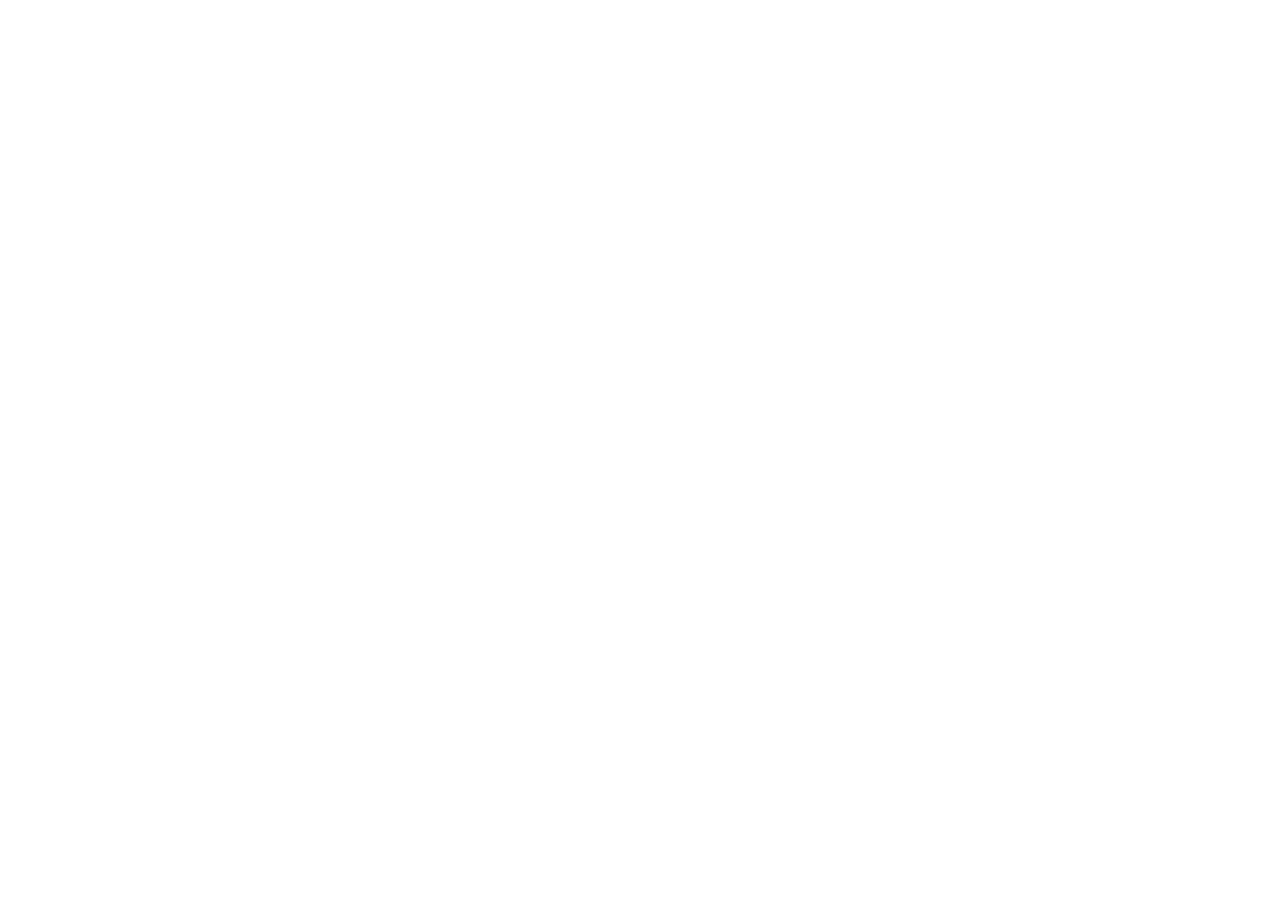
==== book/index.html @ 9bcd735e "Stage 1: folder, images, skeleton Co-Authored-By: Claude Fable 5.1 <noreply@anthropic.com>" ====
<!doctype html>
<html lang="en">
<head>
<meta charset="utf-8">
<meta name="viewport" content="width=device-width, initial-scale=1">
<title>Book an appointment · Kenilworth Vets</title>
<meta name="robots" content="noindex">
<link rel="icon" type="image/svg+xml" href="../images/mark.svg">
<link rel="preconnect" href="https://fonts.googleapis.com">
<link href="https://fonts.googleapis.com/css2?family=Source+Serif+4:ital,opsz,wght@0,8..60,400..700;1,8..60,400..700&amp;family=Hanken+Grotesk:wght@400;500;600;700&amp;display=swap" rel="stylesheet">
<link rel="stylesheet" href="../css/tokens.css">
<link rel="stylesheet" href="../css/site.css">
</head>
<body>
<main></main>
<script type="module" src="../js/site.js"></script>
</body>
</html>
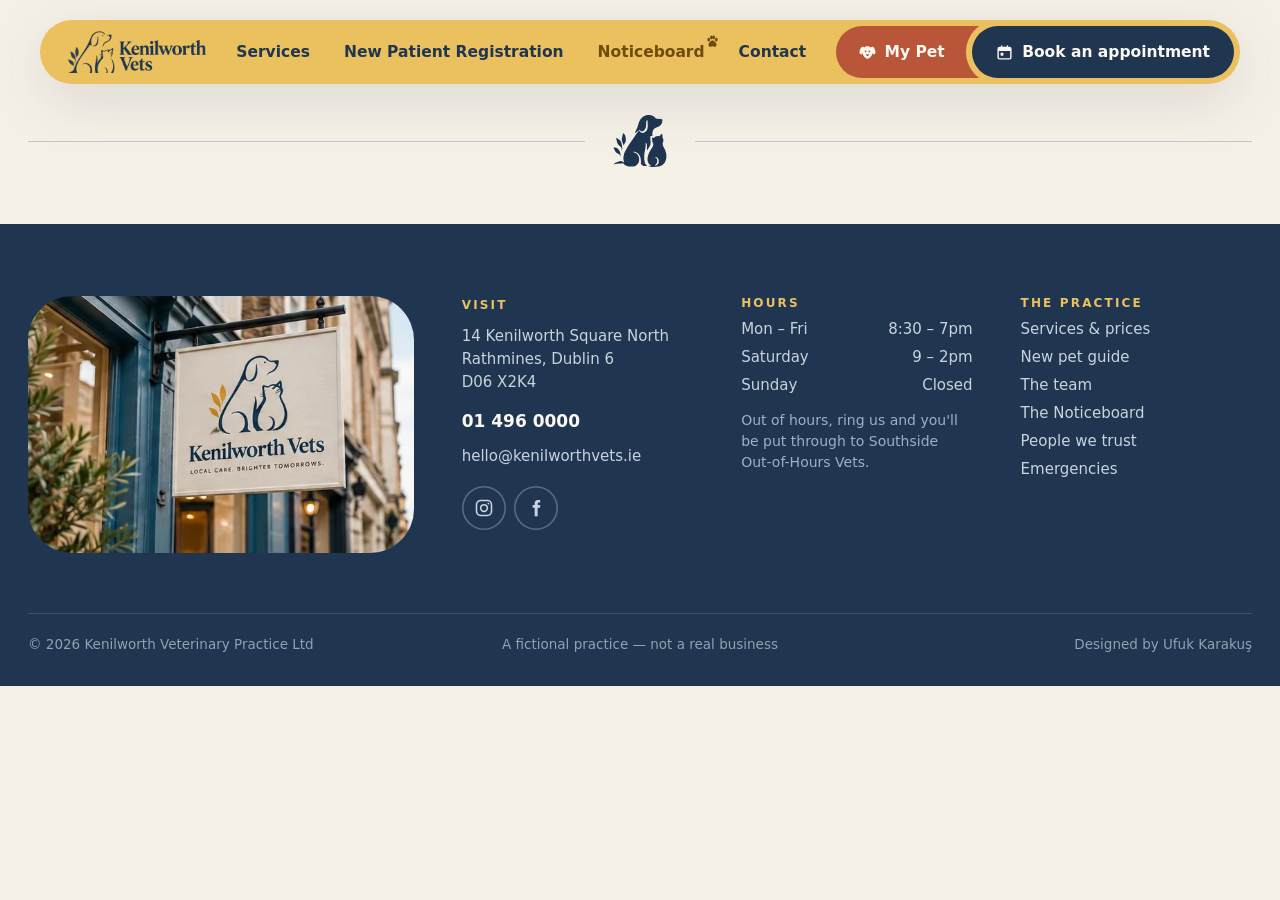
==== commit c5f9586d: "Stage 2: design system, header, footer Co-Authored-By: Claude Fable 5.1 <noreply@anthropic.com>" ====
--- a/book/index.html
+++ b/book/index.html
@@ -12,7 +12,45 @@
 <link rel="stylesheet" href="../css/site.css">
 </head>
 <body>
-<main></main>
+<div class="page" data-page>
+<!-- chrome:header -->
+<div class="hwrap"><div class="wide"><div class="hshadow"><div class="hbar"><a href="../" class="hlogo" aria-label="Kenilworth Vets home"><img src="../images/logo_onyellow.webp" alt="Kenilworth Vets"></a><nav class="nav" aria-label="Main"><a href="../services/">Services</a><button type="button" data-open-reg><span class="reg-full">New Patient Registration</span><span class="reg-short">New patient reg.</span></button><a href="../noticeboard/" class="nav-nb">Noticeboard<svg width="15" height="15" viewBox="0 0 24 24" fill="currentColor" aria-hidden="true"><ellipse cx="6" cy="9" rx="2.2" ry="2.9"></ellipse><ellipse cx="10.2" cy="5.4" rx="2.2" ry="2.9"></ellipse><ellipse cx="13.8" cy="5.4" rx="2.2" ry="2.9"></ellipse><ellipse cx="18" cy="9" rx="2.2" ry="2.9"></ellipse><path d="M12 10.5c-3 0-6.5 4.2-6.5 7 0 1.8 1.4 2.8 3.2 2.8 1.3 0 2.3-.6 3.3-.6s2 .6 3.3.6c1.8 0 3.2-1 3.2-2.8 0-2.8-3.5-7-6.5-7z"></path></svg></a><a href="../contact/">Contact</a></nav><div class="hright"><a href="../my-pet/" class="hpet"><svg width="144" height="52" viewBox="0 0 144 52" aria-hidden="true"><path d="M26 0H143.345A32 32 0 0 0 143.345 52H26A26 26 0 0 1 26 0Z"></path></svg><span><svg width="19" height="19" viewBox="0 0 24 24" fill="currentColor" aria-hidden="true"><ellipse cx="5" cy="9.5" rx="2.7" ry="5" transform="rotate(16 5 9.5)"></ellipse><ellipse cx="19" cy="9.5" rx="2.7" ry="5" transform="rotate(-16 19 9.5)"></ellipse><path d="M12 4.2c-3.8 0-6.3 2.9-6.3 7 0 4.5 2.9 8.6 6.3 8.6s6.3-4.1 6.3-8.6c0-4.1-2.5-7-6.3-7z"></path><circle cx="9.6" cy="10.6" r="1.1" fill="#B9563A"></circle><circle cx="14.4" cy="10.6" r="1.1" fill="#B9563A"></circle><path d="M10.4 14.2h3.2c.4 0 .6.5.3.8l-1.4 1.3c-.3.3-.7.3-1 0l-1.4-1.3c-.3-.3-.1-.8.3-.8z" fill="#B9563A"></path></svg>My Pet</span></a><a href="../book/" class="hbook"><svg width="17" height="17" viewBox="0 0 24 24" fill="currentColor" aria-hidden="true"><path d="M7 2h2v2h6V2h2v2h2a3 3 0 0 1 3 3v12a3 3 0 0 1-3 3H5a3 3 0 0 1-3-3V7a3 3 0 0 1 3-3h2zM4 10v9a1 1 0 0 0 1 1h14a1 1 0 0 0 1-1v-9z"></path><rect x="6.5" y="12.5" width="4" height="4" rx="1"></rect></svg>Book an appointment</a></div></div></div></div></div>
+<!-- /chrome:header -->
+<main>
+</main>
+<!-- chrome:footer -->
+<div class="wrap divider"><span class="line"></span><svg viewBox="33 39 967 951" width="54" height="54" aria-hidden="true"><path fill="#1F3550" fill-rule="evenodd" d="M45 631 L43 639 L73 700 L83 714 L109 736 L144 753 L157 767 L161 782 L165 786 L168 783 L168 761 L160 717 L147 687 L138 674 L115 651 L100 642 L69 632Z M93 463 L92 479 L111 553 L133 587 L173 623 L185 639 L189 651 L191 688 L196 682 L199 637 L191 576 L179 534 L166 512 L145 490 L115 470 L97 462Z M907 390 L901 391 L863 429 L840 426 L813 428 L787 440 L764 459 L754 459 L741 454 L733 454 L730 458 L730 468 L737 484 L733 515 L754 567 L753 591 L746 614 L701 684 L681 721 L661 775 L651 826 L652 868 L664 903 L682 929 L717 954 L710 959 L675 956 L669 961 L675 968 L722 978 L774 979 L797 974 L852 970 L873 965 L912 948 L937 928 L958 903 L977 864 L988 817 L989 780 L986 745 L967 676 L930 604 L924 582 L923 556 L934 521 L936 497 L929 468 L920 456 L919 406 L914 395Z M798 798 L823 811 L840 830 L850 850 L853 886 L849 909 L836 930 L810 950 L783 956 L781 952 L817 913 L826 883 L826 863 L820 839 L811 825 L789 805 L791 799Z M225 376 L218 376 L214 380 L203 410 L191 473 L192 499 L200 532 L215 567 L215 594 L227 582 L250 548 L258 530 L264 494 L258 439 L247 409Z M913 128 L902 120 L814 118 L797 109 L753 69 L712 52 L692 49 L648 49 L628 52 L584 71 L554 92 L522 129 L501 169 L469 274 L431 352 L429 366 L432 369 L441 367 L484 329 L489 332 L489 338 L452 384 L427 427 L321 576 L281 643 L242 717 L232 745 L220 801 L220 845 L229 887 L228 897 L222 897 L202 880 L172 872 L164 873 L85 901 L54 921 L44 936 L49 937 L60 931 L95 921 L194 917 L208 912 L214 914 L234 937 L251 949 L294 967 L318 970 L403 969 L422 967 L435 962 L466 937 L488 909 L500 871 L501 826 L498 807 L488 781 L469 754 L444 733 L424 723 L400 718 L392 713 L402 708 L421 708 L453 719 L472 730 L490 746 L507 768 L517 788 L528 826 L534 880 L532 925 L535 930 L576 962 L637 961 L638 952 L611 923 L602 902 L592 826 L592 774 L596 734 L618 613 L618 549 L624 546 L628 550 L639 578 L641 653 L639 677 L645 680 L686 619 L705 574 L707 533 L701 476 L701 437 L709 427 L719 423 L734 423 L739 418 L738 372 L749 326 L761 305 L788 281 L854 257 L888 230 L899 214 L911 183 L918 145Z M648 141 L652 146 L656 255 L648 300 L637 325 L615 351 L584 369 L558 370 L528 358 L496 328 L496 318 L501 315 L507 317 L535 338 L559 341 L574 336 L600 313 L617 281 L624 253 L628 180 L632 158 L638 145 L642 141Z"></path></svg><span class="line"></span></div>
+<footer class="foot">
+<div class="wrap foot-grid">
+<div class="ph foot-sign"><img src="../images/sign.webp" alt="The Kenilworth Vets sign hanging outside the clinic"></div>
+<div class="fcol fcol-visit">
+<span class="lbl">Visit</span>
+<span>14 Kenilworth Square North<br>Rathmines, Dublin 6<br>D06 X2K4</span>
+<a class="flink foot-tel" href="tel:014960000">01 496 0000</a>
+<a class="flink" href="mailto:hello@kenilworthvets.ie">hello@kenilworthvets.ie</a>
+<div class="foot-soc"><a class="soc flink" href="https://instagram.com" aria-label="Instagram"><svg width="20" height="20" viewBox="0 0 24 24" fill="none" stroke="currentColor" stroke-width="1.9" aria-hidden="true"><rect x="3" y="3" width="18" height="18" rx="5"></rect><circle cx="12" cy="12" r="4"></circle><circle cx="17.3" cy="6.7" r="1.1" fill="currentColor" stroke="none"></circle></svg></a><a class="soc flink" href="https://facebook.com" aria-label="Facebook"><svg width="20" height="20" viewBox="0 0 24 24" fill="currentColor" aria-hidden="true"><path d="M14 8.5V6.8c0-.8.5-1.3 1.3-1.3H17V2.3h-2.6C11.6 2.3 10.4 4 10.4 6.6v1.9H8v3.3h2.4V22h3.6V11.8h2.7l.5-3.3H14z"></path></svg></a></div>
+</div>
+<div class="fcol">
+<span class="lbl">Hours</span>
+<div class="frow"><span>Mon – Fri</span><span>8:30 – 7pm</span></div>
+<div class="frow"><span>Saturday</span><span>9 – 2pm</span></div>
+<div class="frow"><span>Sunday</span><span>Closed</span></div>
+<span class="foot-ooh">Out of hours, ring us and you'll be put through to Southside Out-of-Hours Vets.</span>
+</div>
+<div class="fcol">
+<span class="lbl">The practice</span>
+<a class="flink" href="../services/">Services &amp; prices</a><a class="flink" href="../new-pet/">New pet guide</a><a class="flink" href="../team/">The team</a><a class="flink" href="../noticeboard/">The Noticeboard</a><a class="flink" href="../people-we-trust/">People we trust</a><a class="flink" href="../emergency/">Emergencies</a>
+</div>
+</div>
+<div class="wrap foot-bottom"><div>
+<span>© 2026 Kenilworth Veterinary Practice Ltd</span><span class="c">A fictional practice — not a real business</span><span class="r">Designed by Ufuk Karakuş</span>
+</div></div>
+</footer>
+<!-- /chrome:footer -->
+</div>
+<!-- chrome:overlays -->
+
+<!-- /chrome:overlays -->
 <script type="module" src="../js/site.js"></script>
 </body>
 </html>
--- a/css/tokens.css
+++ b/css/tokens.css
@@ -0,0 +1,60 @@
+/* Kenilworth Vets — design tokens (SPEC §4, taken from the board). Every colour, radius, font and
+   easing used on the site lives here; site.css only refers to these. */
+:root {
+  /* colour */
+  --cream: #F6F1E7;          /* page */
+  --cream-white: #FBF8F2;
+  --navy: #1F3550;
+  --navy-dark: #172A40;
+  --navy-2: #2A4466;         /* photo backing inside navy blocks */
+  --ink: #1F2A36;
+  --ink-2: #2F3B48;          /* long-form body text */
+  --muted: #5B6470;
+  --muted-2: #4A5562;
+  --mustard: #EBC15F;
+  --mustard-hover: #E2B44A;
+  --terracotta: #B9563A;
+  --terracotta-hover: #A44A30;
+  --blue: #E4EAEF;           /* light blue block */
+  --nb-brown: #6E4A0C;       /* Noticeboard menu colour */
+  --ph: #E1D8C8;             /* photo placeholder */
+  --field-border: #D6CDBD;
+  --timeline: #D9CFBD;
+  --disabled-ink: #B3A592;
+  --paper: #EFEAE0;
+  --tag-b-bg: #F6E6B8; --tag-b-ink: #6B4F0E;   /* birthdays */
+  --tag-r-bg: #DCE5EA; --tag-r-ink: #1F3550;   /* recoveries */
+  --tag-h-bg: #F3DDD4; --tag-h-ink: #8A3A22;   /* needs a home */
+  --green-bg: #DDE8D6; --green-ink: #3F5638; --green-ink-2: #4F6447;
+  --dot-open: #8BC285;
+  --dot-closed: #E9967A;
+  --foot-ink: #C9D3DE;
+  --foot-muted: #9FB0C2;
+  --foot-fine: #93A1B0;
+  --peach: #FFE3D3;          /* text on terracotta */
+  --peach-2: #FFE9DD;
+  --hair: rgba(31,53,80,.14);
+  --hair-light: rgba(251,248,242,.16);
+  --strip-bg: rgba(176,80,52,.76);
+  --siren: #FF3B2F;
+
+  /* type */
+  --serif: 'Source Serif 4', Georgia, serif;
+  --sans: 'Hanken Grotesk', system-ui, sans-serif;
+
+  /* radius rule: 44 for large elements, nested = 44 − inset */
+  --r-xl: 44px;
+  --r-lg: 32px;
+  --r-btn: 26px;     /* 52 tall */
+  --r-sm: 22px;      /* 44 tall */
+  --r-input: 24px;   /* 48 tall */
+  --r-tag: 14px;     /* 28 tall */
+  --r-ebox: 60px;
+
+  /* motion */
+  --ease: cubic-bezier(.2,.75,.2,1);
+
+  /* layout */
+  --wrap: 1384px;
+  --wrap-pad: 28px;
+}
--- a/css/site.css
+++ b/css/site.css
@@ -0,0 +1,137 @@
+/* Kenilworth Vets — shared styles. Values transcribed from the board's helmet CSS and inline styles. */
+
+/* ---------- base ---------- */
+*,*::before,*::after{box-sizing:border-box}
+html{-webkit-text-size-adjust:100%}
+body{margin:0;background:var(--cream);color:var(--ink);font-family:var(--sans);-webkit-font-smoothing:antialiased}
+a{color:var(--navy)}a:hover{color:var(--ink)}
+.serif{font-family:var(--serif);font-optical-sizing:auto;letter-spacing:-0.02em}
+.wrap{max-width:var(--wrap);margin:0 auto;padding:0 var(--wrap-pad)}
+.wide{max-width:var(--wrap);margin:0 auto;padding:0 var(--wrap-pad)}
+.lbl{font-size:12px;letter-spacing:.18em;text-transform:uppercase;font-weight:700;color:var(--muted);margin:0}
+.ttl{margin:0;font-size:52px;line-height:1.02;font-weight:600;color:var(--navy)}
+.lead{margin:0;font-size:18px;line-height:1.6;color:var(--muted-2)}
+.ph{background:var(--ph);overflow:hidden;position:relative}
+.ph img{width:100%;height:100%;object-fit:cover;display:block}
+.rule{border:0;border-top:1px solid var(--hair);margin:0}
+.grid2{display:grid;grid-template-columns:repeat(2,minmax(0,1fr));gap:14px}
+.span2{grid-column:span 2}
+.chips{display:flex;gap:8px;flex-wrap:wrap}
+[hidden]{display:none!important}
+.sr-only{position:absolute;width:1px;height:1px;padding:0;margin:-1px;overflow:hidden;clip:rect(0,0,0,0);white-space:nowrap;border:0}
+
+/* page wrapper: greys out behind the emergency strip (filter set by js) */
+.page{position:relative;min-height:100vh;overflow-x:clip}
+
+/* ---------- controls ---------- */
+.btn{display:inline-flex;align-items:center;justify-content:center;gap:10px;height:52px;padding:0 26px;border-radius:var(--r-btn);font-weight:600;font-size:16px;text-decoration:none;border:0;cursor:pointer;font-family:inherit;transition:background .2s,transform .2s;white-space:nowrap}
+.btn:hover{transform:translateY(-1px)}
+.btn-navy{background:var(--navy);color:var(--cream-white)}.btn-navy:hover{background:var(--navy-dark);color:var(--cream-white)}
+.btn-mustard{background:var(--mustard);color:var(--navy)}.btn-mustard:hover{background:var(--mustard-hover);color:var(--navy)}
+.btn-line{background:transparent;color:var(--navy);box-shadow:inset 0 0 0 1.5px var(--navy)}.btn-line:hover{background:var(--navy);color:var(--cream-white)}
+.btn-sm{height:44px;padding:0 20px;font-size:15px;border-radius:var(--r-sm)}
+.btn:focus-visible{outline:2px solid var(--navy);outline-offset:4px}
+.btn[disabled]{cursor:default}.btn[disabled]:hover{transform:none}
+.chip{all:unset;cursor:pointer;box-sizing:border-box;white-space:nowrap;height:44px;padding:0 20px;border-radius:var(--r-sm);font-size:15px;font-weight:600;display:inline-flex;align-items:center;gap:8px;transition:background .2s,color .2s;color:var(--navy);background:transparent;box-shadow:inset 0 0 0 1.5px rgba(31,53,80,.3)}
+.chip[aria-pressed="true"]{background:var(--navy);color:var(--cream-white);box-shadow:inset 0 0 0 1.5px var(--navy)}
+.chip:focus-visible{outline:2px solid var(--navy);outline-offset:2px}
+.tag{display:inline-flex;align-items:center;height:28px;padding:0 12px;border-radius:var(--r-tag);font-size:12px;font-weight:700;letter-spacing:.1em;text-transform:uppercase}
+.tag-b{background:var(--tag-b-bg);color:var(--tag-b-ink)}
+.tag-r{background:var(--tag-r-bg);color:var(--tag-r-ink)}
+.tag-h{background:var(--tag-h-bg);color:var(--tag-h-ink)}
+.field{display:flex;flex-direction:column;gap:7px;font-size:13px;font-weight:600;color:var(--muted)}
+.field input,.field select{height:48px;border-radius:var(--r-input);border:1.5px solid var(--field-border);background:var(--cream-white);padding:0 18px;font:inherit;font-size:15px;font-weight:400;color:var(--ink)}
+.field select{appearance:none;-webkit-appearance:none;background-image:url("data:image/svg+xml,%3Csvg xmlns='http://www.w3.org/2000/svg' width='12' height='8' viewBox='0 0 12 8'%3E%3Cpath d='M1 1l5 5 5-5' fill='none' stroke='%231F3550' stroke-width='1.8' stroke-linecap='round'/%3E%3C/svg%3E");background-repeat:no-repeat;background-position:right 18px center;padding-right:40px}
+.field textarea{border-radius:var(--r-input);border:1.5px solid var(--field-border);background:var(--cream-white);padding:14px 18px;font:inherit;font-size:15px;color:var(--ink);resize:none}
+.field input:focus,.field select:focus,.field textarea:focus{outline:none;border-color:var(--navy)}
+.field input:focus-visible,.field select:focus-visible,.field textarea:focus-visible{outline:2px solid var(--navy);outline-offset:4px}
+.round{all:unset;cursor:pointer;width:52px;height:52px;border-radius:26px;box-shadow:inset 0 0 0 1.5px var(--navy);color:var(--navy);display:flex;align-items:center;justify-content:center;transition:background .2s,color .2s}
+.round:hover{background:var(--navy);color:var(--cream-white)}
+.round:focus-visible{outline:2px solid var(--navy);outline-offset:3px}
+.closebtn{all:unset;cursor:pointer;width:48px;height:48px;border-radius:24px;display:flex;align-items:center;justify-content:center;color:var(--navy);box-shadow:inset 0 0 0 1.5px rgba(31,53,80,.25)}
+.closebtn:hover{background:rgba(31,42,54,.06)}
+.closebtn:focus-visible{outline:2px solid var(--navy);outline-offset:3px}
+.ebox{display:flex;align-items:center;gap:18px;padding:14px 32px 14px 14px;border-radius:var(--r-ebox);text-decoration:none;color:var(--cream-white);background:rgba(251,248,242,.12);box-shadow:inset 0 0 0 1px rgba(251,248,242,.22);transition:background .2s}
+.ebox:hover{background:rgba(251,248,242,.2);color:var(--cream-white)}
+.ebox:focus-visible{outline:2px solid var(--cream-white);outline-offset:4px}
+.ebox-solid{background:var(--cream-white);color:var(--ink);box-shadow:none}
+.ebox-solid:hover{background:var(--cream-white);color:var(--ink)}
+.eclose{all:unset;cursor:pointer;width:64px;height:64px;border-radius:32px;background:var(--cream-white);color:var(--terracotta);display:flex;align-items:center;justify-content:center;box-shadow:0 10px 30px -10px rgba(40,10,0,.6);transition:transform .2s}
+.eclose:hover{transform:scale(1.06)}
+.eclose:focus-visible{outline:3px solid var(--cream-white);outline-offset:3px}
+.soc{display:inline-flex;align-items:center;justify-content:center;width:44px;height:44px;border-radius:22px;transition:background .2s,color .2s}
+.soc:focus-visible{outline:2px solid currentColor;outline-offset:3px}
+.flink{color:var(--foot-ink);text-decoration:none;font-size:15px;transition:color .2s}.flink:hover{color:var(--mustard)}
+.flink:focus-visible{outline:2px solid var(--mustard);outline-offset:4px;border-radius:4px}
+.tab{all:unset;cursor:grab;box-sizing:border-box;background:var(--terracotta);color:var(--cream-white);writing-mode:vertical-rl;font-weight:700;letter-spacing:.14em;text-transform:uppercase;display:flex;align-items:center;justify-content:center;gap:12px;touch-action:none;user-select:none;transition:opacity .35s,transform .45s var(--ease)}
+.tab svg{transform:rotate(90deg)}
+.tab:active{cursor:grabbing}
+.tab:focus-visible{outline:2px solid var(--navy);outline-offset:2px}
+.stamp{width:84px;height:84px;border-radius:42px;background:var(--navy);display:flex;align-items:center;justify-content:center}
+
+/* generic text links */
+.tlink{font-weight:700;color:var(--navy)}
+.tlink:focus-visible{outline:2px solid var(--navy);outline-offset:4px;border-radius:4px}
+
+/* ---------- animations ---------- */
+@keyframes wave{0%{box-shadow:0 0 0 0 rgba(139,194,133,.7)}100%{box-shadow:0 0 0 14px rgba(139,194,133,0)}}
+.wave{animation:wave 1.8s ease-out infinite}
+@keyframes siren{0%,100%{opacity:.25}50%{opacity:1}}
+.siren{animation:siren 2s ease-in-out infinite}
+@keyframes rise{from{opacity:0;transform:translateY(22px)}to{opacity:1;transform:none}}
+.rise{animation:rise 1s var(--ease) both}
+
+/* ---------- header ---------- */
+.hwrap{position:sticky;top:0;z-index:30;padding-top:20px}
+.hshadow{margin:0 12px;filter:drop-shadow(0 16px 30px rgba(23,42,64,.12))}
+.hbar{background:var(--mustard);border-radius:32px;height:64px;display:flex;align-items:center;justify-content:space-between;gap:24px;padding:0 6px 0 28px}
+.hlogo{display:flex;flex:none}
+.hlogo img{height:42px;width:auto;display:block}
+.hlogo:focus-visible{outline:2px solid var(--navy);outline-offset:4px;border-radius:8px}
+.nav{display:flex;gap:34px;align-items:center;flex-wrap:nowrap;white-space:nowrap;min-width:0}
+.nav a,.nav button{all:unset;cursor:pointer;color:var(--navy);font-size:15.5px;font-weight:600;transition:opacity .2s}
+.nav a:hover,.nav button:hover{opacity:.6}
+.nav a:focus-visible,.nav button:focus-visible{outline:2px solid var(--navy);outline-offset:4px;border-radius:999px}
+.nav .nav-nb{position:relative;color:var(--nb-brown)}
+.nav .nav-nb svg{position:absolute;top:-9px;right:-15px}
+.reg-short{display:none}
+/* ≤1240: short registration label and a tighter nav gap. (The board's source also lists .hbar{gap:16px}
+   here, but its later .hbar rule overrides it, so the rendered board keeps gap 24 — matched as rendered.) */
+@media (max-width:1240px){.reg-full{display:none}.reg-short{display:inline}.nav{gap:24px}}
+.hright{display:flex;align-items:center;flex:none;white-space:nowrap}
+.hbook{display:inline-flex;align-items:center;gap:9px;height:52px;padding:0 24px;border-radius:26px;background:var(--navy);color:var(--cream-white);text-decoration:none;font-weight:600;font-size:15.5px;transition:background .2s}
+.hbook:hover{background:var(--navy-dark);color:var(--cream-white)}
+.hpet{position:relative;display:inline-flex;align-items:center;width:144px;height:52px;margin-right:-8px;color:var(--cream-white);text-decoration:none;font-weight:600;font-size:15.5px}
+.hpet>svg{position:absolute;inset:0}
+.hpet>svg path{fill:var(--terracotta);transition:fill .2s}
+.hpet:hover>svg path{fill:var(--terracotta-hover)}
+.hpet:hover{color:var(--cream-white)}
+.hpet span{position:relative;width:130px;display:inline-flex;align-items:center;justify-content:center;gap:8px}
+.hpet:focus-visible,.hbook:focus-visible{outline:2px solid var(--navy);outline-offset:3px;border-radius:26px}
+
+/* ---------- divider + footer ---------- */
+.divider{display:flex;align-items:center;gap:28px;padding-top:30px;padding-bottom:56px}
+.divider .line{flex:1;height:1px;background:rgba(31,53,80,.22)}
+.foot{background:var(--navy);color:var(--foot-ink);padding:72px 0 34px}
+.foot-grid{display:grid;grid-template-columns:minmax(0,5fr) minmax(0,3fr) minmax(0,3fr) minmax(0,3fr);gap:48px;align-items:start}
+.foot-sign{border-radius:44px;aspect-ratio:3/2;background:var(--navy-2)}
+.fcol{display:flex;flex-direction:column;gap:10px;font-size:15px}
+.fcol-visit{line-height:1.55}
+.foot .lbl{color:var(--mustard)}
+.foot-tel{color:var(--cream-white);font-weight:700;font-size:17px;margin-top:4px}
+.foot-soc{display:flex;gap:8px;margin-top:8px}
+.foot-soc .soc{box-shadow:inset 0 0 0 1.5px rgba(201,211,222,.35)}
+.frow{display:flex;justify-content:space-between}
+.foot-ooh{font-size:14px;line-height:1.5;margin-top:6px;color:var(--foot-muted)}
+.foot-bottom{margin-top:60px}
+.foot-bottom>div{padding-top:22px;border-top:1px solid rgba(201,211,222,.18);display:grid;grid-template-columns:1fr auto 1fr;gap:20px;font-size:13.5px;color:var(--foot-fine)}
+.foot-bottom .c{text-align:center}
+.foot-bottom .r{text-align:right}
+
+/* ---------- board's narrow fallbacks (mobile is a later step; kept as the board has them) ---------- */
+@media (max-width:900px){.wrap{padding:0 20px}.wide{padding:0 12px}.nav{display:none!important}.two,.three{grid-template-columns:1fr!important}.ttl{font-size:40px}}
+
+/* ---------- reduced motion: keep every state, drop the movement ---------- */
+@media (prefers-reduced-motion: reduce){
+  *,*::before,*::after{animation-duration:.001ms!important;animation-iteration-count:1!important;transition-duration:.001ms!important;transition-delay:0s!important;scroll-behavior:auto!important}
+}
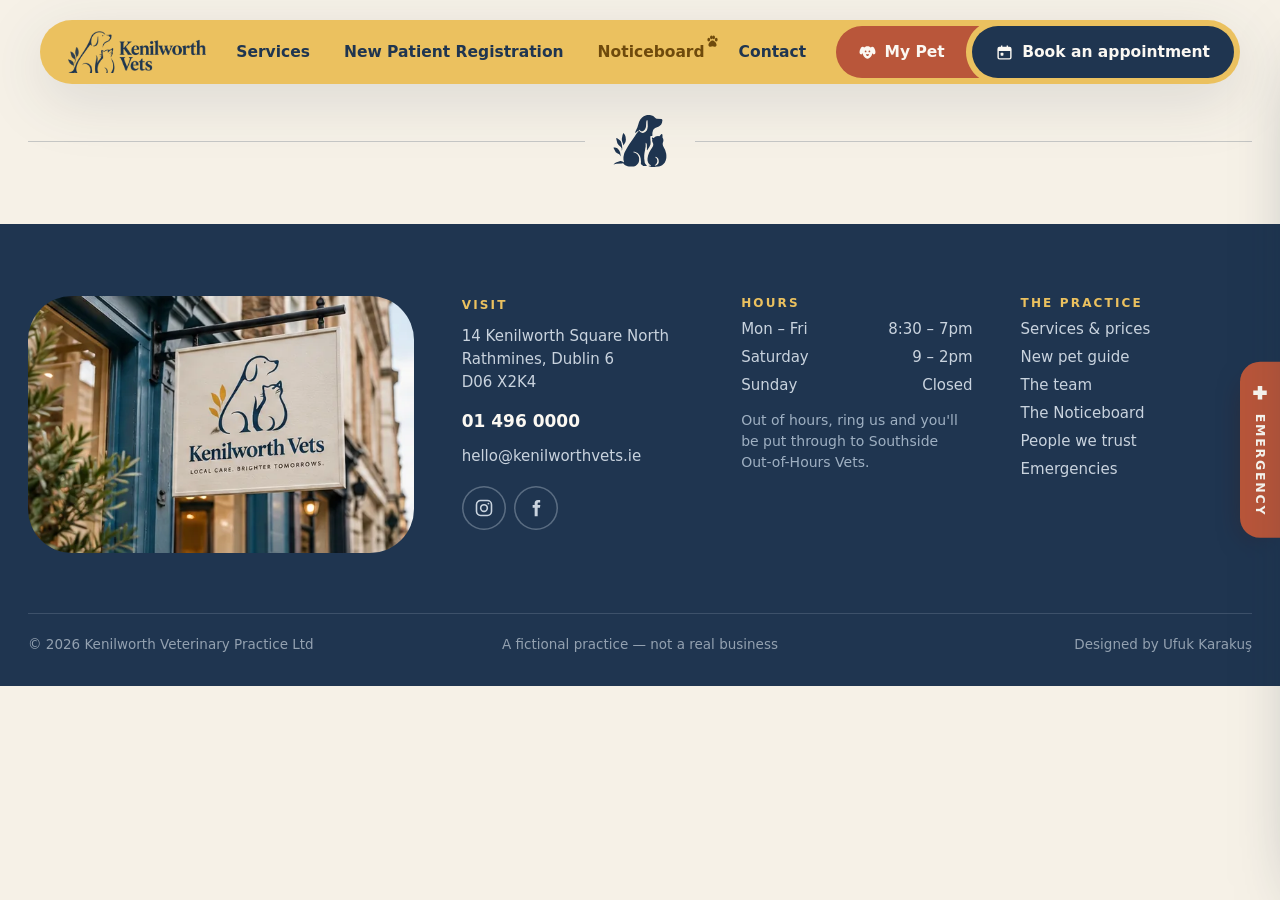
==== commit f4f4e0bf: "Stage 3: emergency and registration Co-Authored-By: Claude Fable 5.1 <noreply@anthropic.com>" ====
--- a/book/index.html
+++ b/book/index.html
@@ -49,7 +49,76 @@
 <!-- /chrome:footer -->
 </div>
 <!-- chrome:overlays -->
-
+<button type="button" class="tab etab-edge" data-etab="edge" aria-label="Emergency help — drag or press Enter"><svg width="18" height="18" viewBox="0 0 24 24" aria-hidden="true"><path d="M9 3h6v6h6v6h-6v6H9v-6H3V9h6z" fill="currentColor"></path></svg>Emergency</button>
+<div class="scrim" data-scrim></div>
+<div class="estrip" role="dialog" aria-modal="true" aria-label="Emergency help" aria-hidden="true" tabindex="-1" data-estrip><div class="estrip-in">
+<div class="siren eglow"></div><div class="siren eline"></div>
+<div class="eclose-wrap"><button type="button" class="eclose" aria-label="Close emergency help" data-close-all><svg width="24" height="24" viewBox="0 0 24 24" fill="none" stroke="currentColor" stroke-width="2.4" stroke-linecap="round" aria-hidden="true"><path d="M6 6l12 12M18 6L6 18"></path></svg></button></div>
+<div class="two ebody" data-ebody>
+<div class="ecol">
+<span class="lbl elbl"><span class="ecross"><svg width="18" height="18" viewBox="0 0 24 24" aria-hidden="true"><path d="M9 3h6v6h6v6h-6v6H9v-6H3V9h6z" fill="currentColor"></path></svg></span>Emergency</span>
+<span class="serif ettl">Worried? Ring us now.</span>
+<span class="elead" data-em="lead">We're open until 7pm today. Ring us and come straight down — we'll be at the door when you get here.</span>
+<div class="esigns">
+<div><span class="dot"></span>Struggling to breathe, or gums look pale or blue</div>
+<div><span class="dot"></span>Bleeding that hasn't stopped after five minutes</div>
+<div><span class="dot"></span>Has eaten something poisonous — chocolate, grapes, lilies, rat bait</div>
+<div><span class="dot"></span>Collapsed, can't stand up, or is having a fit</div>
+<div><span class="dot"></span>Belly swollen and tight, retching but nothing coming up</div>
+<div><span class="dot"></span>A cat straining in the litter tray and nothing coming out</div>
+</div>
+</div>
+<div class="ecol eside">
+<a href="tel:014960000" class="ebox ebox-solid" data-em="tel">
+<span class="eicon eicon-tc"><svg width="26" height="26" viewBox="0 0 24 24" fill="none" stroke="currentColor" stroke-width="2" stroke-linecap="round" aria-hidden="true"><path d="M22 16.9v3a2 2 0 0 1-2.2 2 19.8 19.8 0 0 1-8.6-3.1 19.5 19.5 0 0 1-6-6A19.8 19.8 0 0 1 2.1 4.2 2 2 0 0 1 4.1 2h3a2 2 0 0 1 2 1.7c.1.9.4 1.8.7 2.7a2 2 0 0 1-.5 2.1L8 9.8a16 16 0 0 0 6 6l1.3-1.3a2 2 0 0 1 2.1-.4c.9.3 1.8.6 2.7.7a2 2 0 0 1 1.7 2z"></path></svg></span>
+<span class="etext"><span class="ewho" data-em="who">Kenilworth Vets — open now</span><span class="serif enum" data-em="num">01 496 0000</span></span>
+</a>
+<a href="https://wa.me/353864960000" class="ebox">
+<span class="eicon eicon-glass"><svg width="26" height="26" viewBox="0 0 24 24" fill="none" stroke="currentColor" stroke-width="2" stroke-linecap="round" stroke-linejoin="round" aria-hidden="true"><path d="M21 12a9 9 0 0 1-13.4 7.9L3 21l1.2-4.4A9 9 0 1 1 21 12z"></path></svg></span>
+<span class="etext etext-wa"><span class="ewa-t">Not sure? Send us a photo</span><span class="ewa-s">WhatsApp 086 496 0000 — a nurse will get back to you</span></span>
+</a>
+<div class="ealt">
+<span class="ealt-l" data-em="altLabel">Out of hours, the same number puts you through to</span>
+<span class="ealt-v" data-em="alt">Southside Out-of-Hours Vets, Terenure</span>
+<span class="ealt-s" data-em="altSub">Open all night, every night · 01 490 1100</span>
+</div>
+<a href="../emergency/" class="eguide">Not sure it can wait till morning? Read our guide</a>
+</div>
+</div>
+</div></div>
+<aside class="reg" role="dialog" aria-modal="true" aria-label="New patient registration" aria-hidden="true" tabindex="-1" data-reg>
+<div class="reg-in">
+<div class="reg-top"><span class="lbl">New patients</span><button type="button" class="closebtn" aria-label="Close" data-close-all><svg width="24" height="24" viewBox="0 0 24 24" fill="none" stroke="currentColor" stroke-width="2.4" stroke-linecap="round" aria-hidden="true"><path d="M6 6l12 12M18 6L6 18"></path></svg></button></div>
+<form class="reg-form" data-reg-form novalidate>
+<div class="serif reg-ttl">Join the practice</div>
+<p class="reg-lead">Just the basics for now. We'll ring you within a working day to say hello and sort out their old records.</p>
+<span class="lbl reg-sec">About you</span>
+<div class="grid2">
+<label class="field">Your name<input type="text" name="name" value="Sinéad Murphy"></label>
+<label class="field">Mobile<input type="tel" name="mobile" value="087 555 0192"></label>
+<label class="field span2">Email<input type="email" name="email" value="sinead.murphy@example.ie"></label>
+<label class="field span2">Address<input type="text" name="address" value="31 Leinster Road, Rathmines"></label>
+</div>
+<span class="lbl reg-sec">Your pet</span>
+<div class="chips" data-species role="group" aria-label="Species">
+<button type="button" class="chip chip-reg" aria-pressed="true">Dog</button><button type="button" class="chip chip-reg" aria-pressed="false">Cat</button><button type="button" class="chip chip-reg" aria-pressed="false">Rabbit</button><button type="button" class="chip chip-reg" aria-pressed="false">Something else</button>
+</div>
+<div class="grid2">
+<label class="field">Their name<input type="text" name="pet" value=""></label>
+<label class="field">Breed<input type="text" name="breed" value=""></label>
+<label class="field">Age<input type="text" name="age" value=""></label>
+<label class="field">Previous vet (if any)<input type="text" name="prev" value=""></label>
+</div>
+<button type="submit" class="btn btn-navy reg-send">Send it in</button>
+</form>
+<div class="reg-done" data-reg-done hidden>
+<span class="stamp"><svg viewBox="33 39 967 951" width="50" height="50" aria-hidden="true"><path fill="#EBC15F" fill-rule="evenodd" d="M45 631 L43 639 L73 700 L83 714 L109 736 L144 753 L157 767 L161 782 L165 786 L168 783 L168 761 L160 717 L147 687 L138 674 L115 651 L100 642 L69 632Z M93 463 L92 479 L111 553 L133 587 L173 623 L185 639 L189 651 L191 688 L196 682 L199 637 L191 576 L179 534 L166 512 L145 490 L115 470 L97 462Z M907 390 L901 391 L863 429 L840 426 L813 428 L787 440 L764 459 L754 459 L741 454 L733 454 L730 458 L730 468 L737 484 L733 515 L754 567 L753 591 L746 614 L701 684 L681 721 L661 775 L651 826 L652 868 L664 903 L682 929 L717 954 L710 959 L675 956 L669 961 L675 968 L722 978 L774 979 L797 974 L852 970 L873 965 L912 948 L937 928 L958 903 L977 864 L988 817 L989 780 L986 745 L967 676 L930 604 L924 582 L923 556 L934 521 L936 497 L929 468 L920 456 L919 406 L914 395Z M798 798 L823 811 L840 830 L850 850 L853 886 L849 909 L836 930 L810 950 L783 956 L781 952 L817 913 L826 883 L826 863 L820 839 L811 825 L789 805 L791 799Z M225 376 L218 376 L214 380 L203 410 L191 473 L192 499 L200 532 L215 567 L215 594 L227 582 L250 548 L258 530 L264 494 L258 439 L247 409Z M913 128 L902 120 L814 118 L797 109 L753 69 L712 52 L692 49 L648 49 L628 52 L584 71 L554 92 L522 129 L501 169 L469 274 L431 352 L429 366 L432 369 L441 367 L484 329 L489 332 L489 338 L452 384 L427 427 L321 576 L281 643 L242 717 L232 745 L220 801 L220 845 L229 887 L228 897 L222 897 L202 880 L172 872 L164 873 L85 901 L54 921 L44 936 L49 937 L60 931 L95 921 L194 917 L208 912 L214 914 L234 937 L251 949 L294 967 L318 970 L403 969 L422 967 L435 962 L466 937 L488 909 L500 871 L501 826 L498 807 L488 781 L469 754 L444 733 L424 723 L400 718 L392 713 L402 708 L421 708 L453 719 L472 730 L490 746 L507 768 L517 788 L528 826 L534 880 L532 925 L535 930 L576 962 L637 961 L638 952 L611 923 L602 902 L592 826 L592 774 L596 734 L618 613 L618 549 L624 546 L628 550 L639 578 L641 653 L639 677 L645 680 L686 619 L705 574 L707 533 L701 476 L701 437 L709 427 L719 423 L734 423 L739 418 L738 372 L749 326 L761 305 L788 281 L854 257 L888 230 L899 214 L911 183 L918 145Z M648 141 L652 146 L656 255 L648 300 L637 325 L615 351 L584 369 L558 370 L528 358 L496 328 L496 318 L501 315 L507 317 L535 338 L559 341 L574 336 L600 313 L617 281 L624 253 L628 180 L632 158 L638 145 L642 141Z"></path></svg></span>
+<span class="serif reg-done-ttl" tabindex="-1" data-reg-done-ttl>You're on the books.</span>
+<span class="reg-done-p">Gráinne will ring you tomorrow to welcome you and ask your old vet for the records. Nothing else to do for now.</span>
+<button type="button" class="btn btn-line" data-close-all>Back to the site</button>
+</div>
+</div>
+</aside>
 <!-- /chrome:overlays -->
 <script type="module" src="../js/site.js"></script>
 </body>
--- a/css/site.css
+++ b/css/site.css
@@ -135,3 +135,59 @@
 @media (prefers-reduced-motion: reduce){
   *,*::before,*::after{animation-duration:.001ms!important;animation-iteration-count:1!important;transition-duration:.001ms!important;transition-delay:0s!important;scroll-behavior:auto!important}
 }
+
+/* ---------- emergency: edge tab, scrim, strip ---------- */
+.etab-edge{position:fixed;right:0;top:50%;z-index:45;width:40px;padding:22px 0;border-radius:20px 0 0 20px;font-size:12.5px;box-shadow:-6px 10px 28px -14px rgba(80,30,15,.6);transform:translateY(-50%) translateX(0)}
+.etab-edge.is-away{transform:translateY(-50%) translateX(100%)}
+.etab-edge.is-hidden{opacity:0;pointer-events:none}
+.scrim{position:fixed;inset:0;z-index:50;background:rgba(12,20,30,.42);opacity:0;pointer-events:none;transition:opacity .55s var(--ease)}
+.estrip{position:fixed;top:20px;left:max(28px,calc((100% - 1328px) / 2));right:max(28px,calc((100% - 1328px) / 2));z-index:60;height:680px;max-height:calc(100% - 40px);visibility:hidden;transition:visibility 0s linear .65s;border-radius:44px;overflow:hidden;color:var(--cream-white);outline:none}
+.estrip-in{position:absolute;inset:0;transform:translateX(101%);transition:transform .65s var(--ease);background:var(--strip-bg);-webkit-backdrop-filter:blur(14px) saturate(1.4);backdrop-filter:blur(14px) saturate(1.4);box-shadow:inset 0 0 0 1px rgba(255,225,205,.35)}
+.eglow{position:absolute;left:0;right:0;top:0;height:280px;background:radial-gradient(60% 100% at 50% 0%,rgba(255,40,30,.8),rgba(255,40,30,.22) 48%,rgba(255,40,30,0) 78%);pointer-events:none}
+.eline{position:absolute;left:6%;right:6%;top:-7px;height:12px;border-radius:6px;background:linear-gradient(90deg,rgba(255,59,47,0),#FF3B2F 22%,#FF5A44 50%,#FF3B2F 78%,rgba(255,59,47,0));filter:blur(1.5px);box-shadow:0 0 34px 10px rgba(255,59,47,.55);pointer-events:none}
+.eclose-wrap{position:absolute;top:12px;right:12px;z-index:2}
+.ebody{position:relative;height:100%;overflow-y:auto;opacity:0;transition:opacity .15s;display:grid;grid-template-columns:minmax(0,6fr) minmax(0,5fr);gap:56px;padding:64px 72px 48px}
+.ebody.is-in{opacity:1;transition:opacity .35s .3s}
+.ecol{display:flex;flex-direction:column;gap:22px}
+.eside{gap:16px;justify-content:center}
+.elbl{color:var(--peach);display:flex;align-items:center;gap:10px}
+.ecross{width:30px;height:30px;border-radius:15px;background:var(--cream-white);color:var(--terracotta);display:inline-flex;align-items:center;justify-content:center}
+.ettl{font-size:56px;line-height:1;font-weight:600;text-shadow:0 2px 20px rgba(80,10,0,.25)}
+.elead{font-size:17px;line-height:1.55;color:var(--peach-2);max-width:520px}
+.esigns{display:grid;grid-template-columns:repeat(2,minmax(0,1fr));gap:0 28px;margin-top:6px}
+.esigns>div{display:flex;gap:12px;align-items:baseline;padding:11px 0;border-top:1px solid rgba(251,248,242,.2);font-size:15.5px;line-height:1.4}
+.esigns .dot{width:7px;height:7px;border-radius:4px;background:var(--cream-white);flex:none;transform:translateY(-2px)}
+.eicon{width:64px;height:64px;border-radius:32px;display:flex;align-items:center;justify-content:center;flex:none}
+.eicon-tc{background:var(--terracotta);color:var(--cream-white)}
+.eicon-glass{background:rgba(251,248,242,.16)}
+.etext{display:flex;flex-direction:column;gap:2px}
+.etext-wa{gap:3px}
+.ewho{font-size:14px;color:var(--muted)}
+.enum{font-size:40px;line-height:1.05;color:var(--terracotta);font-weight:700}
+.ewa-t{font-size:19px;font-weight:700}
+.ewa-s{font-size:14.5px;color:var(--peach)}
+.ealt{padding:18px 4px 0;display:flex;flex-direction:column;gap:5px}
+.ealt-l{font-size:13.5px;color:var(--peach)}
+.ealt-v{font-weight:700;font-size:17px}
+.ealt-s{font-size:14px;color:var(--peach)}
+.eguide{color:var(--cream-white);font-weight:700;font-size:15.5px;padding:0 4px;text-decoration:underline;text-underline-offset:5px}
+.eguide:hover{color:var(--cream-white)}
+.eguide:focus-visible{outline:2px solid var(--cream-white);outline-offset:4px;border-radius:4px}
+
+/* ---------- registration panel ---------- */
+.reg{position:fixed;top:12px;right:12px;bottom:12px;width:540px;max-width:calc(100% - 24px);z-index:70;background:var(--cream);border-radius:44px;transform:translateX(calc(100% + 24px));transition:transform .55s var(--ease);box-shadow:0 30px 80px -30px rgba(23,42,64,.6);overflow-y:auto}
+.reg.is-open{transform:translateX(0)}
+.reg-in{padding:30px 40px 40px;display:flex;flex-direction:column;gap:22px}
+.reg-top{display:flex;justify-content:space-between;align-items:center}
+.reg-top .lbl{color:var(--navy)}
+.reg-form{display:flex;flex-direction:column;gap:22px;margin:0}
+.reg-ttl{font-size:42px;line-height:1.04;color:var(--navy);font-weight:600}
+.reg-lead{margin:-6px 0 0;color:var(--muted);font-size:15.5px;line-height:1.55}
+.reg-sec{padding-top:4px}
+.chip-reg{color:var(--ink);box-shadow:inset 0 0 0 1.5px var(--field-border)}
+.chip-reg[aria-pressed="true"]{color:var(--cream-white);box-shadow:inset 0 0 0 1.5px var(--navy)}
+.reg-send{margin-top:4px;align-self:stretch}
+.reg-done{display:flex;flex-direction:column;gap:18px;padding:30px 0}
+.reg-done-ttl{font-size:40px;line-height:1.05;color:var(--navy);font-weight:600;outline:none}
+.reg-done-p{font-size:16px;line-height:1.6;color:var(--muted-2)}
+.reg-done .btn-line{align-self:flex-start}
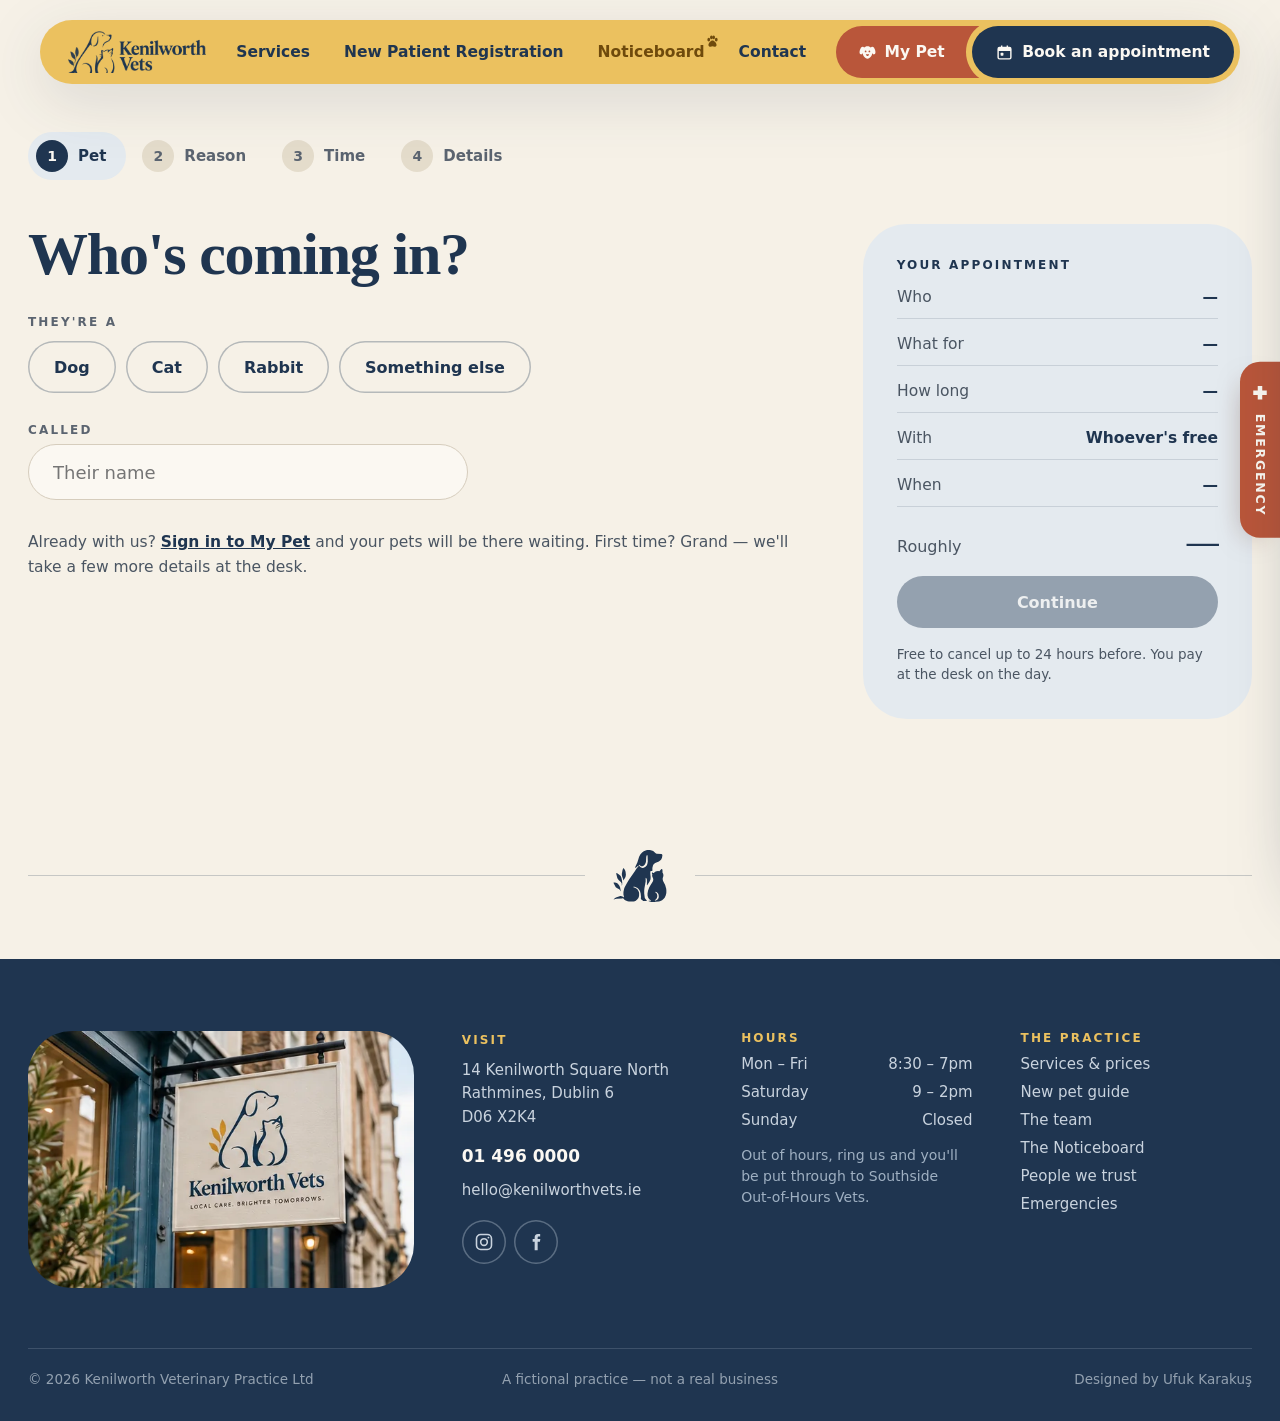
==== commit 8c28fdd4: "Stage 9: booking Co-Authored-By: Claude Fable 5.1 <noreply@anthropic.com>" ====
--- a/book/index.html
+++ b/book/index.html
@@ -17,6 +17,60 @@
 <div class="hwrap"><div class="wide"><div class="hshadow"><div class="hbar"><a href="../" class="hlogo" aria-label="Kenilworth Vets home"><img src="../images/logo_onyellow.webp" alt="Kenilworth Vets"></a><nav class="nav" aria-label="Main"><a href="../services/">Services</a><button type="button" data-open-reg><span class="reg-full">New Patient Registration</span><span class="reg-short">New patient reg.</span></button><a href="../noticeboard/" class="nav-nb">Noticeboard<svg width="15" height="15" viewBox="0 0 24 24" fill="currentColor" aria-hidden="true"><ellipse cx="6" cy="9" rx="2.2" ry="2.9"></ellipse><ellipse cx="10.2" cy="5.4" rx="2.2" ry="2.9"></ellipse><ellipse cx="13.8" cy="5.4" rx="2.2" ry="2.9"></ellipse><ellipse cx="18" cy="9" rx="2.2" ry="2.9"></ellipse><path d="M12 10.5c-3 0-6.5 4.2-6.5 7 0 1.8 1.4 2.8 3.2 2.8 1.3 0 2.3-.6 3.3-.6s2 .6 3.3.6c1.8 0 3.2-1 3.2-2.8 0-2.8-3.5-7-6.5-7z"></path></svg></a><a href="../contact/">Contact</a></nav><div class="hright"><a href="../my-pet/" class="hpet"><svg width="144" height="52" viewBox="0 0 144 52" aria-hidden="true"><path d="M26 0H143.345A32 32 0 0 0 143.345 52H26A26 26 0 0 1 26 0Z"></path></svg><span><svg width="19" height="19" viewBox="0 0 24 24" fill="currentColor" aria-hidden="true"><ellipse cx="5" cy="9.5" rx="2.7" ry="5" transform="rotate(16 5 9.5)"></ellipse><ellipse cx="19" cy="9.5" rx="2.7" ry="5" transform="rotate(-16 19 9.5)"></ellipse><path d="M12 4.2c-3.8 0-6.3 2.9-6.3 7 0 4.5 2.9 8.6 6.3 8.6s6.3-4.1 6.3-8.6c0-4.1-2.5-7-6.3-7z"></path><circle cx="9.6" cy="10.6" r="1.1" fill="#B9563A"></circle><circle cx="14.4" cy="10.6" r="1.1" fill="#B9563A"></circle><path d="M10.4 14.2h3.2c.4 0 .6.5.3.8l-1.4 1.3c-.3.3-.7.3-1 0l-1.4-1.3c-.3-.3-.1-.8.3-.8z" fill="#B9563A"></path></svg>My Pet</span></a><a href="../book/" class="hbook"><svg width="17" height="17" viewBox="0 0 24 24" fill="currentColor" aria-hidden="true"><path d="M7 2h2v2h6V2h2v2h2a3 3 0 0 1 3 3v12a3 3 0 0 1-3 3H5a3 3 0 0 1-3-3V7a3 3 0 0 1 3-3h2zM4 10v9a1 1 0 0 0 1 1h14a1 1 0 0 0 1-1v-9z"></path><rect x="6.5" y="12.5" width="4" height="4" rx="1"></rect></svg>Book an appointment</a></div></div></div></div></div>
 <!-- /chrome:header -->
 <main>
+
+<section class="sec-stepper"><div class="wrap stepper" data-stepper aria-label="Booking steps"></div></section>
+
+<section class="sec-book"><div class="wrap two book">
+<div data-steps>
+
+<div class="bstep bstep-1" data-step="1">
+<h1 class="serif ttl">Who's coming in?</h1>
+<div class="bq"><span class="lbl">They're a</span><div class="bq-chips" data-species role="group" aria-label="They're a"></div></div>
+<label class="field bname"><span class="lbl">Called</span><input type="text" placeholder="Their name" value="" data-name autocomplete="off"></label>
+<p class="lead bnote">Already with us? <a href="../my-pet/" class="tlink">Sign in to My Pet</a> and your pets will be there waiting. First time? Grand — we'll take a few more details at the desk.</p>
+</div>
+
+<div class="bstep" data-step="2" hidden>
+<h1 class="serif ttl">What's it for?</h1>
+<div class="reasons" data-reasons></div>
+<div><button type="button" class="btn btn-line btn-sm" data-back>Back</button></div>
+</div>
+
+<div class="bstep" data-step="3" hidden>
+<h1 class="serif ttl">Pick a time</h1>
+<div class="vets" data-vets role="group" aria-label="Vet"></div>
+<div class="days" data-days role="group" aria-label="Day"></div>
+<div class="slots" data-slots role="group" aria-label="Time"></div>
+<div><button type="button" class="btn btn-line btn-sm" data-back>Back</button></div>
+</div>
+
+<div class="bstep" data-step="4" hidden>
+<h1 class="serif ttl">Last thing — anything we should know?</h1>
+<div class="bdetails">
+<label class="field">Your name<input type="text" name="name" value="Sinéad Murphy"></label>
+<label class="field">Mobile<input type="tel" name="mobile" value="087 555 0192"></label>
+<label class="field span2">Anything for the vet? (optional)<textarea name="note" rows="4">She's grand, just due her booster. A bit nervous around men in uniforms.</textarea></label>
+</div>
+<div><button type="button" class="btn btn-line btn-sm" data-back>Back</button></div>
+</div>
+
+<div class="bconfirm" data-step="5" hidden>
+<span class="stamp"><svg viewBox="33 39 967 951" width="46" height="46" aria-hidden="true"><path fill="#EBC15F" fill-rule="evenodd" d="M45 631 L43 639 L73 700 L83 714 L109 736 L144 753 L157 767 L161 782 L165 786 L168 783 L168 761 L160 717 L147 687 L138 674 L115 651 L100 642 L69 632Z M93 463 L92 479 L111 553 L133 587 L173 623 L185 639 L189 651 L191 688 L196 682 L199 637 L191 576 L179 534 L166 512 L145 490 L115 470 L97 462Z M907 390 L901 391 L863 429 L840 426 L813 428 L787 440 L764 459 L754 459 L741 454 L733 454 L730 458 L730 468 L737 484 L733 515 L754 567 L753 591 L746 614 L701 684 L681 721 L661 775 L651 826 L652 868 L664 903 L682 929 L717 954 L710 959 L675 956 L669 961 L675 968 L722 978 L774 979 L797 974 L852 970 L873 965 L912 948 L937 928 L958 903 L977 864 L988 817 L989 780 L986 745 L967 676 L930 604 L924 582 L923 556 L934 521 L936 497 L929 468 L920 456 L919 406 L914 395Z M798 798 L823 811 L840 830 L850 850 L853 886 L849 909 L836 930 L810 950 L783 956 L781 952 L817 913 L826 883 L826 863 L820 839 L811 825 L789 805 L791 799Z M225 376 L218 376 L214 380 L203 410 L191 473 L192 499 L200 532 L215 567 L215 594 L227 582 L250 548 L258 530 L264 494 L258 439 L247 409Z M913 128 L902 120 L814 118 L797 109 L753 69 L712 52 L692 49 L648 49 L628 52 L584 71 L554 92 L522 129 L501 169 L469 274 L431 352 L429 366 L432 369 L441 367 L484 329 L489 332 L489 338 L452 384 L427 427 L321 576 L281 643 L242 717 L232 745 L220 801 L220 845 L229 887 L228 897 L222 897 L202 880 L172 872 L164 873 L85 901 L54 921 L44 936 L49 937 L60 931 L95 921 L194 917 L208 912 L214 914 L234 937 L251 949 L294 967 L318 970 L403 969 L422 967 L435 962 L466 937 L488 909 L500 871 L501 826 L498 807 L488 781 L469 754 L444 733 L424 723 L400 718 L392 713 L402 708 L421 708 L453 719 L472 730 L490 746 L507 768 L517 788 L528 826 L534 880 L532 925 L535 930 L576 962 L637 961 L638 952 L611 923 L602 902 L592 826 L592 774 L596 734 L618 613 L618 549 L624 546 L628 550 L639 578 L641 653 L639 677 L645 680 L686 619 L705 574 L707 533 L701 476 L701 437 L709 427 L719 423 L734 423 L739 418 L738 372 L749 326 L761 305 L788 281 L854 257 L888 230 L899 214 L911 183 L918 145Z M648 141 L652 146 L656 255 L648 300 L637 325 L615 351 L584 369 L558 370 L528 358 L496 328 L496 318 L501 315 L507 317 L535 338 L559 341 L574 336 L600 313 L617 281 L624 253 L628 180 L632 158 L638 145 L642 141Z"></path></svg></span>
+<span class="serif bconfirm-t" tabindex="-1" data-confirm-t></span>
+<span class="bconfirm-p">We've texted the details to 087 555 0192 and we'll send a reminder the day before. Reply C if you need to cancel.</span>
+<div class="bconfirm-actions"><a href="../my-pet/" class="btn btn-mustard">Open My Pet</a><button type="button" class="btn btn-ghost2" data-reset>Book another</button></div>
+</div>
+
+</div>
+<aside class="bsum" aria-label="Your appointment">
+<span class="lbl">Your appointment</span>
+<div class="bsum-rows" data-sum-rows></div>
+<div class="bsum-price"><span class="k">Roughly</span><span class="serif v" data-sum-price>—</span></div>
+<button type="button" class="btn btn-navy bsum-go" data-go disabled>Continue</button>
+<span class="bsum-fine">Free to cancel up to 24 hours before. You pay at the desk on the day.</span>
+</aside>
+</div></section>
+
 </main>
 <!-- chrome:footer -->
 <div class="wrap divider"><span class="line"></span><svg viewBox="33 39 967 951" width="54" height="54" aria-hidden="true"><path fill="#1F3550" fill-rule="evenodd" d="M45 631 L43 639 L73 700 L83 714 L109 736 L144 753 L157 767 L161 782 L165 786 L168 783 L168 761 L160 717 L147 687 L138 674 L115 651 L100 642 L69 632Z M93 463 L92 479 L111 553 L133 587 L173 623 L185 639 L189 651 L191 688 L196 682 L199 637 L191 576 L179 534 L166 512 L145 490 L115 470 L97 462Z M907 390 L901 391 L863 429 L840 426 L813 428 L787 440 L764 459 L754 459 L741 454 L733 454 L730 458 L730 468 L737 484 L733 515 L754 567 L753 591 L746 614 L701 684 L681 721 L661 775 L651 826 L652 868 L664 903 L682 929 L717 954 L710 959 L675 956 L669 961 L675 968 L722 978 L774 979 L797 974 L852 970 L873 965 L912 948 L937 928 L958 903 L977 864 L988 817 L989 780 L986 745 L967 676 L930 604 L924 582 L923 556 L934 521 L936 497 L929 468 L920 456 L919 406 L914 395Z M798 798 L823 811 L840 830 L850 850 L853 886 L849 909 L836 930 L810 950 L783 956 L781 952 L817 913 L826 883 L826 863 L820 839 L811 825 L789 805 L791 799Z M225 376 L218 376 L214 380 L203 410 L191 473 L192 499 L200 532 L215 567 L215 594 L227 582 L250 548 L258 530 L264 494 L258 439 L247 409Z M913 128 L902 120 L814 118 L797 109 L753 69 L712 52 L692 49 L648 49 L628 52 L584 71 L554 92 L522 129 L501 169 L469 274 L431 352 L429 366 L432 369 L441 367 L484 329 L489 332 L489 338 L452 384 L427 427 L321 576 L281 643 L242 717 L232 745 L220 801 L220 845 L229 887 L228 897 L222 897 L202 880 L172 872 L164 873 L85 901 L54 921 L44 936 L49 937 L60 931 L95 921 L194 917 L208 912 L214 914 L234 937 L251 949 L294 967 L318 970 L403 969 L422 967 L435 962 L466 937 L488 909 L500 871 L501 826 L498 807 L488 781 L469 754 L444 733 L424 723 L400 718 L392 713 L402 708 L421 708 L453 719 L472 730 L490 746 L507 768 L517 788 L528 826 L534 880 L532 925 L535 930 L576 962 L637 961 L638 952 L611 923 L602 902 L592 826 L592 774 L596 734 L618 613 L618 549 L624 546 L628 550 L639 578 L641 653 L639 677 L645 680 L686 619 L705 574 L707 533 L701 476 L701 437 L709 427 L719 423 L734 423 L739 418 L738 372 L749 326 L761 305 L788 281 L854 257 L888 230 L899 214 L911 183 L918 145Z M648 141 L652 146 L656 255 L648 300 L637 325 L615 351 L584 369 L558 370 L528 358 L496 328 L496 318 L501 315 L507 317 L535 338 L559 341 L574 336 L600 313 L617 281 L624 253 L628 180 L632 158 L638 145 L642 141Z"></path></svg><span class="line"></span></div>
@@ -121,5 +175,6 @@
 </aside>
 <!-- /chrome:overlays -->
 <script type="module" src="../js/site.js"></script>
+<script type="module" src="../js/book.js"></script>
 </body>
 </html>
--- a/css/site.css
+++ b/css/site.css
@@ -191,3 +191,409 @@
 .reg-done-ttl{font-size:40px;line-height:1.05;color:var(--navy);font-weight:600;outline:none}
 .reg-done-p{font-size:16px;line-height:1.6;color:var(--muted-2)}
 .reg-done .btn-line{align-self:flex-start}
+
+/* ---------- home: banner ---------- */
+.hfixed{position:fixed;top:32px;left:0;right:0;z-index:30;pointer-events:none;transform:translateY(-160%);opacity:0;transition:transform .5s var(--ease),opacity .3s}
+.hfixed.is-stuck{transform:translateY(0);opacity:1}
+.hfixed-in{margin:0 12px;pointer-events:auto;filter:drop-shadow(0 16px 30px rgba(23,42,64,.18))}
+.sec-banner{padding:20px 0 0}
+.banner{position:relative;height:680px;border-radius:44px;overflow:hidden;background:var(--navy)}
+.banner-img{position:absolute;inset:0;width:100%;height:100%;object-fit:cover;object-position:64% 16%}
+.banner-grad{position:absolute;inset:0;background:linear-gradient(90deg,rgba(23,42,64,.9) 0%,rgba(23,42,64,.72) 28%,rgba(23,42,64,.2) 50%,rgba(23,42,64,0) 62%)}
+.banner-head{position:absolute;top:12px;left:12px;right:12px;z-index:3}
+.banner-copy{position:absolute;left:72px;bottom:40px;display:flex;flex-direction:column;justify-content:flex-end;gap:24px;max-width:580px;color:var(--cream-white)}
+.banner-status{display:inline-flex;align-self:flex-start;align-items:center;gap:10px;font-size:15px;font-weight:600;color:#F2EADB}
+.banner-dot{width:10px;height:10px;border-radius:5px;background:var(--dot-open)}
+.banner-h1{margin:0;font-size:64px;line-height:1.03;font-weight:600;text-shadow:0 2px 24px rgba(10,20,30,.25)}
+.banner-sub{margin:0;font-size:18.5px;line-height:1.6;color:#EDE8DD;max-width:470px}
+.banner-book{height:64px;border-radius:32px;padding:0 32px;font-size:16.5px}
+.today{position:absolute;right:40px;bottom:40px;width:300px;border-radius:32px;padding:22px 24px 22px;display:flex;flex-direction:column;justify-content:flex-start;gap:10px;background:rgba(251,248,242,.96);color:var(--ink);text-decoration:none;box-shadow:0 24px 50px -24px rgba(10,20,30,.6)}
+.today:hover{color:var(--ink)}
+.today:focus-visible{outline:2px solid var(--cream-white);outline-offset:4px}
+.today-lbl{font-size:10.5px;letter-spacing:.16em}
+.today-main{display:flex;flex-direction:column;gap:4px;padding-right:56px}
+.today-time{font-size:30px;font-weight:700;color:var(--navy);line-height:1.05}
+.today-with{font-size:14.5px;color:var(--muted)}
+.today-arrow{position:absolute;right:10px;bottom:10px;width:44px;height:44px;border-radius:22px;background:var(--navy);color:var(--cream-white);display:flex;align-items:center;justify-content:center}
+.etab-banner{position:absolute;right:0;top:50%;z-index:3;width:46px;padding:26px 0;border-radius:23px 0 0 23px;font-size:13.5px;transform:translateY(-50%)}
+.etab-banner.is-hidden{opacity:0}
+
+/* ---------- home: questions ---------- */
+.sec-q{padding:100px 0 0}
+.qblock{background:var(--navy);color:var(--cream-white);border-radius:44px;overflow:hidden;display:grid;grid-template-columns:minmax(0,8fr) minmax(0,4fr);height:640px}
+.qleft{padding:52px 64px;display:flex;flex-direction:column;min-height:0}
+.qlbl{margin:0 0 18px;color:var(--mustard)}
+.qlist{height:504px;display:flex;flex-direction:column}
+.qrow{flex:none;border-top:1px solid rgba(251,248,242,.16);overflow:hidden;transition:height .6s var(--ease)}
+.qbtn{all:unset;box-sizing:border-box;cursor:pointer;width:100%;display:flex;justify-content:space-between;align-items:center;gap:16px;color:var(--cream-white);transition:color .3s,height .6s var(--ease)}
+.qbtn:focus-visible{outline:2px solid var(--mustard);outline-offset:-2px;border-radius:12px}
+.qrow.is-open .qbtn{color:var(--mustard)}
+.qbtn .serif{font-size:32px;line-height:1.1;font-weight:500}
+.qbtn svg{flex:none;transition:transform .4s}
+.qrow.is-open .qbtn svg{transform:rotate(45deg)}
+.qbody{display:flex;flex-direction:column;gap:16px;padding-bottom:20px;opacity:0;transform:translateY(8px);transition:opacity .15s,transform .15s}
+.qrow.is-open .qbody{opacity:1;transform:translateY(0);transition:opacity .45s .2s,transform .5s .2s var(--ease)}
+.qdesc{margin:0;font-size:16.5px;line-height:1.5;color:rgba(251,248,242,.82);white-space:nowrap;overflow:hidden;text-overflow:ellipsis}
+.qopts{display:flex;gap:10px;flex-wrap:nowrap}
+.qframe{position:relative;overflow:hidden;background:var(--navy-2)}
+.slide-img{position:absolute;inset:0;width:100%;height:100%;object-fit:cover;transform:translateX(100%)}
+.slide-img.is-cur{transform:translateX(0);transition:transform .8s var(--ease)}
+.slide-img.is-prev{transform:translateX(-100%);transition:transform .8s var(--ease)}
+
+/* ---------- home: founder ---------- */
+.sec-founder{padding:28px 0 0}
+.founder{background:var(--blue);border-radius:44px;overflow:hidden;display:grid;grid-template-columns:minmax(0,5fr) minmax(0,7fr);align-items:stretch}
+.founder-ph{min-height:560px}
+.founder-copy{padding:60px 64px;display:flex;flex-direction:column;gap:28px;justify-content:center}
+.founder-lbl{color:var(--navy)}
+.founder-quote{margin:0;font-size:36px;line-height:1.22;font-weight:500;color:var(--navy)}
+.founder-by{font-size:16px;color:var(--ink)}
+.founder-role{color:var(--muted-2)}
+.founder-lines{position:relative;height:52px;overflow:hidden;border-top:1px solid rgba(31,53,80,.18);padding-top:0;margin-top:4px}
+.fline{position:absolute;left:0;right:0;top:14px;font-size:32px;line-height:1.1;font-weight:700;color:var(--navy);transform:translateY(110%);opacity:0}
+.fline.is-cur{transform:translateY(0);opacity:1;transition:transform .7s var(--ease),opacity .5s}
+.fline.is-prev{transform:translateY(-110%);opacity:0;transition:transform .7s var(--ease),opacity .5s}
+.fline .hi{color:var(--terracotta)}
+.founder-cta{padding-top:14px}
+
+/* ---------- home: noticeboard slider ---------- */
+.sec-nb{padding:110px 0 100px;overflow:hidden}
+.nb-head{display:flex;justify-content:space-between;align-items:flex-end;gap:32px;margin-bottom:46px;flex-wrap:wrap}
+.nb-head-l{display:flex;flex-direction:column;gap:14px}
+.nb-lead{max-width:480px}
+.nb-ctrl{display:flex;gap:12px;align-items:center}
+.nb-count{font-size:15px;font-weight:600;margin-right:10px;color:var(--navy)}
+.nb-track{display:flex;gap:44px;transition:transform .8s var(--ease)}
+.nb-card{flex:0 0 74%;display:grid;grid-template-columns:minmax(0,7fr) minmax(0,5fr);gap:44px;align-items:start;opacity:1;transition:opacity .6s}
+.nb-card.is-past{opacity:0}
+.nb-card-ph{padding:16px}
+.nb-card-ph .ph{aspect-ratio:4/3;border-radius:44px;box-shadow:0 30px 50px -30px rgba(23,42,64,.45)}
+.nb-card:nth-child(odd) .ph{transform:rotate(-2.2deg)}
+.nb-card:nth-child(even) .ph{transform:rotate(2.2deg)}
+.nb-card .ph img{filter:grayscale(1);transition:filter .9s var(--ease)}
+.nb-card.is-cur .ph img{filter:grayscale(0)}
+.nb-card-copy{display:flex;flex-direction:column;gap:18px;padding-top:22px}
+.nb-meta{display:flex;gap:12px;align-items:center}
+.nb-date{font-size:14px;color:var(--muted)}
+.nb-card h3{margin:0;font-size:46px;line-height:1.02;font-weight:600;color:var(--navy)}
+.nb-card p{margin:0;font-size:17px;line-height:1.65;color:var(--muted-2)}
+.nb-cta{padding-top:6px}
+.nb-all{margin-top:52px}
+
+/* ---------- home: register block ---------- */
+.sec-reg{padding:0 0 110px}
+.regblock{background:var(--navy);color:var(--cream-white);border-radius:44px;overflow:hidden;display:grid;grid-template-columns:minmax(0,7fr) minmax(0,5fr);align-items:stretch}
+.regblock-copy{padding:60px 64px;display:flex;flex-direction:column;gap:22px}
+.regblock-lbl{color:var(--mustard)}
+.regblock-h2{margin:0;font-size:50px;line-height:1.04;font-weight:600}
+.regblock-p{margin:0;font-size:17px;line-height:1.6;color:rgba(251,248,242,.8);max-width:480px}
+.regblock-ph{min-height:380px;background:var(--navy-2)}
+
+/* ---------- home: people we trust ---------- */
+.sec-pwt{padding:0 0 60px}
+.pwt{background:var(--blue);border-radius:44px;overflow:hidden;padding:12px}
+.pwt-top{display:grid;grid-template-columns:minmax(0,6fr) minmax(0,6fr);align-items:stretch}
+.pwt-copy{padding:52px 52px 40px;display:flex;flex-direction:column;gap:20px;justify-content:center}
+.pwt-lbl{color:var(--navy)}
+.pwt-h2{margin:0;font-size:48px;line-height:1.04;font-weight:600;color:var(--navy)}
+.pwt-p{font-size:17px;max-width:520px}
+.pwt-frame{position:relative;height:400px;border-radius:32px;overflow:hidden;background:#C9D3DE}
+.pwt-cards{display:grid;grid-template-columns:repeat(6,minmax(0,1fr));gap:10px;margin-top:12px}
+.mcard{height:112px;border-radius:32px;padding:20px 22px;display:flex;flex-direction:column;justify-content:space-between;text-decoration:none;background:var(--cream-white);color:var(--navy);transition:background .25s,color .25s}
+.mcard:hover{color:var(--navy)}
+.mcard.is-on{background:var(--navy);color:var(--cream-white)}
+.mcard.is-on:hover{color:var(--cream-white)}
+.mcard:focus-visible{outline:2px solid var(--navy);outline-offset:3px}
+.mcard-t{font-size:16px;font-weight:700;white-space:nowrap}
+.mcard-dot{align-self:flex-end;width:32px;height:32px;border-radius:16px;display:flex;align-items:center;justify-content:center;background:var(--blue);color:var(--navy)}
+.mcard.is-on .mcard-dot{background:var(--mustard)}
+
+/* ---------- inner pages: shared intro block (Services, New pet, People we trust, Team) ---------- */
+.sec-intro{padding:28px 0 0}
+.intro{background:var(--blue);color:var(--navy);border-radius:44px;overflow:hidden;display:grid;grid-template-columns:minmax(0,7fr) minmax(0,5fr);min-height:460px}
+.intro-copy{padding:60px 64px;display:flex;flex-direction:column;justify-content:center;gap:22px}
+.intro-copy .lbl{color:var(--navy)}
+.intro h1{margin:0;font-size:60px;line-height:1.02;font-weight:600}
+.intro-p{margin:0;font-size:18px;line-height:1.6;color:var(--muted-2);max-width:540px}
+.intro-ph{background:var(--navy-2)}
+
+/* ---------- services ---------- */
+.sec-services{padding:72px 0 110px}
+.svc-chips{display:flex;gap:8px;flex-wrap:wrap;margin-bottom:44px}
+.svc-grid{display:grid;grid-template-columns:minmax(0,7fr) minmax(0,5fr);gap:56px;align-items:start}
+.svc-groups{display:flex;flex-direction:column;gap:56px}
+.svc-ghead{display:flex;justify-content:space-between;align-items:baseline;gap:20px;margin-bottom:8px}
+.svc-ghead h2{margin:0;font-size:36px;font-weight:600;color:var(--navy)}
+.svc-blurb{font-size:15px;color:var(--muted)}
+.svc-row{all:unset;box-sizing:border-box;cursor:pointer;width:100%;display:grid;grid-template-columns:minmax(0,1fr) auto;gap:24px;align-items:center;padding:22px 0;border-top:1px solid var(--hair)}
+.svc-row:focus-visible{outline:2px solid var(--navy);outline-offset:4px;border-radius:12px}
+.svc-row-l{display:flex;flex-direction:column;gap:6px}
+.svc-t{font-size:24px;font-weight:600;color:var(--navy);transition:color .2s}
+.svc-row[aria-pressed="true"] .svc-t{color:var(--terracotta)}
+.svc-d{font-size:15.5px;color:var(--muted);line-height:1.5}
+.svc-row-r{display:flex;align-items:center;gap:16px}
+.svc-from{font-size:15px;color:var(--muted)}
+.svc-from b{font-size:24px;color:var(--navy)}
+.svc-dot{width:40px;height:40px;border-radius:20px;display:flex;align-items:center;justify-content:center;background:transparent;color:var(--navy);transition:background .2s}
+.svc-row[aria-pressed="true"] .svc-dot{background:var(--navy);color:var(--cream-white)}
+.svc-panel{position:sticky;top:110px;background:var(--navy);color:var(--cream-white);border-radius:44px;padding:40px 40px 36px;display:flex;flex-direction:column;gap:18px}
+.svc-panel .lbl{color:var(--mustard)}
+.svc-panel-t{font-size:36px;line-height:1.08;font-weight:600}
+.svc-panel-d{font-size:15.5px;color:rgba(251,248,242,.78);line-height:1.55}
+.svc-steps{display:flex;flex-direction:column;margin-top:6px}
+.svc-step{display:flex;gap:16px;align-items:baseline;padding:13px 0;border-top:1px solid var(--hair-light)}
+.svc-step .n{font-size:20px;color:var(--mustard);width:24px;font-weight:700}
+.svc-step .t{font-size:15.5px;line-height:1.5}
+.svc-foot{display:flex;justify-content:space-between;align-items:center;gap:16px;margin-top:8px;padding-top:18px;border-top:1px solid var(--hair-light)}
+.svc-foot-from{font-size:14px;color:rgba(251,248,242,.7)}
+.svc-foot-p{font-size:32px;font-weight:700}
+.sec-nofood{padding:0 0 60px}
+.nofood{background:var(--blue);border-radius:44px;overflow:hidden;display:grid;grid-template-columns:minmax(0,5fr) minmax(0,7fr)}
+.nofood-ph{min-height:340px}
+.nofood-copy{padding:52px 60px;display:flex;flex-direction:column;justify-content:center;gap:18px}
+.nofood-t{font-size:38px;line-height:1.1;font-weight:600;color:var(--navy)}
+.nofood-p{font-size:17px}
+
+/* ---------- new pet guide ---------- */
+.np-toggle{display:flex;gap:6px;background:rgba(31,53,80,.08);padding:6px;border-radius:32px;align-self:flex-start}
+.chip-toggle{height:52px;border-radius:26px;padding:0 28px;font-size:16px;box-shadow:none}
+.chip-toggle[aria-pressed="true"]{box-shadow:none}
+.sec-timeline{padding:80px 0 90px}
+.tl-row{display:grid;grid-template-columns:220px 48px minmax(0,1fr) auto;gap:0 28px;align-items:start}
+.tl-age{padding:30px 0;text-align:right}
+.tl-age .serif{font-size:34px;line-height:1;font-weight:700;color:var(--navy)}
+.tl-age-sub{font-size:14px;color:var(--muted);margin-top:8px}
+.tl-spine{position:relative;align-self:stretch;display:flex;justify-content:center}
+.tl-line{position:absolute;top:0;bottom:0;width:2px;background:var(--timeline)}
+.tl-dot{position:relative;margin-top:38px;width:20px;height:20px;border-radius:10px;background:var(--navy);box-shadow:0 0 0 6px var(--cream)}
+.tl-row:first-child .tl-dot{background:var(--terracotta)}
+.tl-body{padding:28px 0;border-bottom:1px solid rgba(31,53,80,.12);display:flex;flex-direction:column;gap:8px}
+.tl-t{font-size:28px;font-weight:600;color:var(--navy)}
+.tl-d{font-size:16px;color:var(--muted-2);line-height:1.6;max-width:620px}
+.tl-price{padding:30px 0;border-bottom:1px solid rgba(31,53,80,.12);display:flex;align-items:center;gap:22px}
+.tl-p{font-size:28px;font-weight:700;color:var(--navy)}
+.tl-total{margin-top:28px;padding-left:296px;font-size:16px}
+.sec-remind{padding:0 0 60px}
+.remind{background:var(--navy);color:var(--cream-white);border-radius:44px;overflow:hidden;display:grid;grid-template-columns:minmax(0,6fr) minmax(0,6fr)}
+.remind-copy{padding:60px 64px;display:flex;flex-direction:column;gap:18px;justify-content:center}
+.remind-copy .lbl{color:var(--mustard)}
+.remind-t{font-size:46px;line-height:1.04;font-weight:600}
+.remind-p{font-size:17px;color:rgba(251,248,242,.8);line-height:1.6}
+.remind-form-wrap{padding:60px 64px 60px 0;display:flex;flex-direction:column;justify-content:center}
+.remind-form{display:flex;flex-direction:column;gap:14px;margin:0}
+.field-ondark{color:rgba(251,248,242,.75)}
+.remind-done{display:flex;flex-direction:column;gap:10px}
+.remind-done-t{font-size:34px;font-weight:600;color:var(--mustard);outline:none}
+.remind-done-p{font-size:16.5px;line-height:1.6;color:rgba(251,248,242,.85)}
+
+/* ---------- emergency page ---------- */
+.ehero{background:var(--terracotta);color:var(--cream-white);border-radius:44px;overflow:hidden;display:grid;grid-template-columns:minmax(0,7fr) minmax(0,5fr);gap:48px;padding:64px;align-items:center}
+.ehero-copy{display:flex;flex-direction:column;gap:22px}
+.ehero h1{margin:0;font-size:66px;line-height:1;font-weight:600}
+.ehero-p{margin:0;font-size:18px;line-height:1.6;color:var(--peach-2);max-width:560px}
+.ehero-status{display:inline-flex;align-self:flex-start;align-items:center;gap:10px;height:40px;padding:0 16px;border-radius:20px;background:rgba(251,248,242,.14);font-weight:600;font-size:15px}
+.ehero-status .dot{width:9px;height:9px;border-radius:5px;background:var(--cream-white)}
+.ehero-side{display:flex;flex-direction:column;gap:14px}
+.ehero .enum{font-size:44px;line-height:1.02}
+.ehero-sub{font-size:14.5px;color:var(--peach);padding:6px 4px 0;line-height:1.5}
+.sec-triage{padding:96px 0}
+.triage-head{display:flex;justify-content:space-between;align-items:flex-end;gap:32px;margin-bottom:40px;flex-wrap:wrap}
+.triage-lead{max-width:440px;font-size:17px}
+.triage{display:grid;grid-template-columns:repeat(2,minmax(0,1fr));gap:64px}
+.triage-h{display:flex;align-items:center;gap:12px;margin-bottom:12px}
+.triage-h .serif{font-size:28px;font-weight:600;color:var(--navy)}
+.tag-now{background:var(--terracotta);color:var(--cream-white)}
+.tag-wait{background:var(--mustard);color:var(--navy)}
+.triage-row{display:grid;grid-template-columns:190px minmax(0,1fr);gap:18px;padding:18px 0;border-top:1px solid var(--hair)}
+.triage-row .t{font-weight:700;font-size:16.5px;color:var(--navy)}
+.triage-row .d{font-size:15.5px;color:var(--muted-2);line-height:1.5}
+.triage-cta{padding-top:20px}
+.sec-onway{padding:0 0 60px}
+.onway{background:var(--navy);color:var(--cream-white);border-radius:44px;display:grid;grid-template-columns:minmax(0,5fr) minmax(0,7fr);gap:56px;padding:60px 64px}
+.onway-copy{display:flex;flex-direction:column;gap:16px}
+.onway-copy .lbl{color:var(--mustard)}
+.onway-t{font-size:44px;line-height:1.05;font-weight:600}
+.onway-p{font-size:16.5px;color:rgba(251,248,242,.8);line-height:1.6}
+.onway-count{font-size:22px;color:var(--mustard);font-weight:700;margin-top:8px}
+.step{all:unset;box-sizing:border-box;cursor:pointer;width:100%;display:flex;justify-content:space-between;align-items:center;gap:20px;padding:18px 0;border-top:1px solid var(--hair-light)}
+.step:focus-visible{outline:2px solid var(--mustard);outline-offset:4px;border-radius:12px}
+.step-l{display:flex;flex-direction:column;gap:4px}
+.step-t{font-size:18px;font-weight:700}
+.step[aria-pressed="true"] .step-t{text-decoration:line-through;opacity:.55}
+.step-d{font-size:15px;color:rgba(251,248,242,.72);line-height:1.5}
+.step-tick{flex:none;width:36px;height:36px;border-radius:18px;display:flex;align-items:center;justify-content:center;background:transparent;box-shadow:inset 0 0 0 1.5px rgba(251,248,242,.4);color:var(--navy)}
+.step[aria-pressed="true"] .step-tick{background:var(--mustard);box-shadow:inset 0 0 0 1.5px var(--mustard)}
+
+/* ---------- contact ---------- */
+.map{position:relative;height:600px;border-radius:44px;overflow:hidden;background:var(--paper)}
+.map-frame{position:absolute;inset:0}
+.map-frame iframe{width:100%;height:100%;border:0;display:block}
+.map-card{position:absolute;left:12px;top:12px;bottom:12px;width:460px;background:rgba(251,248,242,.97);border-radius:32px;padding:40px;display:flex;flex-direction:column;gap:18px;box-shadow:0 30px 60px -30px rgba(23,42,64,.45)}
+.map-card .lbl{color:var(--navy)}
+.map-card h1{margin:0;font-size:46px;line-height:1.02;font-weight:600;color:var(--navy)}
+.map-addr{font-size:17px;line-height:1.55;color:var(--ink-2)}
+.map-how{font-size:15px;line-height:1.6;color:var(--muted-2)}
+.map-actions{display:flex;gap:10px;margin-top:auto;flex-wrap:wrap}
+.map-actions .soc{color:var(--navy);box-shadow:inset 0 0 0 1.5px rgba(31,53,80,.3)}
+.sec-tiles{padding:28px 0 0}
+.tiles{display:grid;grid-template-columns:repeat(3,minmax(0,1fr));gap:16px}
+.tile{height:104px;border-radius:52px;padding:10px 34px 10px 10px;display:flex;align-items:center;gap:20px;background:var(--blue);color:var(--navy);text-decoration:none;transition:transform .2s}
+.tile:hover{color:var(--navy)}
+.tile:focus-visible{outline:2px solid var(--navy);outline-offset:4px}
+.tile-navy{background:var(--navy);color:var(--cream-white)}
+.tile-navy:hover{color:var(--cream-white)}
+.tile-icon{width:84px;height:84px;border-radius:42px;background:var(--navy);color:var(--cream-white);display:flex;align-items:center;justify-content:center;flex:none}
+.tile-navy .tile-icon{background:var(--mustard);color:var(--navy)}
+.tile-text{display:flex;flex-direction:column;gap:2px;min-width:0}
+.tile-k{font-size:14px;opacity:.75}
+.tile-v{font-size:26px;font-weight:700;white-space:nowrap;overflow:hidden;text-overflow:ellipsis}
+.sec-write{padding:96px 0 90px}
+.write{display:grid;grid-template-columns:minmax(0,7fr) minmax(0,5fr);gap:72px;align-items:start}
+.write-form{display:flex;flex-direction:column;gap:18px;margin:0}
+.write-lead{font-size:16.5px}
+.write-grid{margin-top:8px}
+.write-done{display:flex;flex-direction:column;gap:12px;padding:40px 0}
+.write-done-t{font-size:44px;font-weight:600;color:var(--navy);outline:none}
+.hours{display:flex;flex-direction:column}
+.hours .lbl{margin-bottom:10px}
+.hrow{display:flex;justify-content:space-between;padding:12px 0;border-bottom:1px solid rgba(31,53,80,.1);font-size:16px;font-weight:400;color:var(--ink)}
+.hrow.is-today{font-weight:700;color:var(--navy)}
+.hours-p{margin-top:18px;font-size:15.5px}
+.sec-cem{padding:0 0 30px}
+.cem{background:var(--terracotta);color:var(--cream-white);border-radius:44px;padding:52px 60px;display:grid;grid-template-columns:minmax(0,6fr) minmax(0,5fr);gap:48px;align-items:center}
+.cem-copy{display:flex;flex-direction:column;gap:14px}
+.cem-t{font-size:46px;line-height:1.02;font-weight:600}
+.cem-p{font-size:16.5px;color:var(--peach-2);line-height:1.6}
+.cem-side{display:flex;flex-direction:column;gap:12px}
+.cem .eicon{width:60px;height:60px;border-radius:30px}
+.cem-num{font-size:40px;font-weight:700;color:var(--terracotta)}
+.btn-ghost{background:transparent;color:var(--cream-white);box-shadow:inset 0 0 0 1.5px rgba(251,248,242,.6);align-self:flex-start}
+.btn-ghost:hover{color:var(--cream-white)}
+.btn-ghost:focus-visible{outline:2px solid var(--cream-white)}
+
+/* ---------- noticeboard ---------- */
+.sec-nbhead{padding:72px 0 40px}
+.nbh{display:grid;grid-template-columns:minmax(0,7fr) minmax(0,5fr);gap:64px;align-items:end}
+.nbh-l{display:flex;flex-direction:column;gap:20px}
+.nbh-l .lbl{color:var(--navy)}
+.nbh h1{margin:0;font-size:96px;line-height:.95;font-weight:600;color:var(--navy)}
+.nbh-p{font-size:17px}
+.nb-filters{display:flex;gap:8px;flex-wrap:wrap;margin-top:44px}
+.nb-filters .n{opacity:.6;font-weight:500}
+.sec-nblist{padding:20px 0 80px}
+.nb-list{display:flex;flex-direction:column;gap:72px}
+.nb-item{display:grid;grid-template-columns:minmax(0,5fr) minmax(0,6fr);gap:56px;align-items:center}
+.nb-item.is-flip{grid-template-columns:minmax(0,6fr) minmax(0,5fr)}
+.nb-item-ph{order:0;display:flex;justify-content:center;padding:18px}
+.nb-item.is-flip .nb-item-ph{order:2}
+.nb-item-ph .ph{width:86%;aspect-ratio:4/3;border-radius:44px;transform:rotate(-2.2deg);box-shadow:0 30px 50px -30px rgba(23,42,64,.45)}
+.nb-item.is-flip .nb-item-ph .ph{transform:rotate(2.2deg)}
+.nb-item-copy{display:flex;flex-direction:column;gap:18px}
+.nb-item h2{margin:0;font-size:48px;line-height:1.02;font-weight:600;color:var(--navy)}
+.nb-item p{margin:0;font-size:17px;line-height:1.65;color:var(--muted-2);max-width:520px}
+.nb-item-foot{display:flex;gap:18px;align-items:center;padding-top:6px}
+.nb-who{font-size:14px;color:var(--muted)}
+.sec-gotstory{padding:0 0 60px}
+.gotstory{background:var(--navy);color:var(--cream-white);border-radius:44px;overflow:hidden;display:grid;grid-template-columns:minmax(0,7fr) minmax(0,5fr)}
+.gotstory-copy{padding:56px 64px;display:flex;flex-direction:column;gap:18px;justify-content:center}
+.gotstory-copy .lbl{color:var(--mustard)}
+.gotstory-t{font-size:44px;line-height:1.05;font-weight:600}
+.gotstory-p{font-size:17px;color:rgba(251,248,242,.8);line-height:1.6}
+.gotstory-ph{min-height:340px}
+
+/* ---------- story ---------- */
+.sec-storyback{padding:44px 0 0}
+.sec-story{padding:36px 0 90px}
+.story{display:grid;grid-template-columns:minmax(0,7fr) minmax(0,5fr);gap:64px;align-items:start}
+.story-media{display:flex;flex-direction:column;gap:18px}
+.story-frame{position:relative;aspect-ratio:4/3;border-radius:44px;overflow:hidden;background:var(--ph)}
+.story-cap{position:absolute;left:20px;bottom:20px;height:48px;padding:0 20px;border-radius:24px;background:rgba(251,248,242,.95);display:flex;align-items:center;font-size:14.5px;font-weight:600;color:var(--navy)}
+.story-arrows{position:absolute;right:18px;bottom:18px;display:flex;gap:10px}
+.story-arrows .round{background:var(--cream-white);box-shadow:none}
+.story-arrows .round:hover{background:var(--navy)}
+.story-dots{display:flex;gap:8px;justify-content:center}
+.story-dot{all:unset;cursor:pointer;height:10px;border-radius:5px;width:10px;background:rgba(31,53,80,.25);transition:width .3s,background .3s}
+.story-dot[aria-current="true"]{width:34px;background:var(--navy)}
+.story-dot:focus-visible{outline:2px solid var(--navy);outline-offset:3px}
+.story-copy{display:flex;flex-direction:column;gap:24px}
+.story h1{margin:0;font-size:72px;line-height:.98;font-weight:600;color:var(--navy)}
+.story-body{display:flex;flex-direction:column;gap:18px;font-size:18px;line-height:1.7;color:var(--ink-2)}
+.story-body p{margin:0}
+.story-author{display:flex;align-items:center;gap:14px;padding-top:22px;border-top:1px solid var(--hair)}
+.story-author .ph{width:52px;height:52px;border-radius:26px;flex:none}
+.story-author-t{display:flex;flex-direction:column}
+.story-author-n{font-weight:700;color:var(--navy)}
+.story-author-s{font-size:14px;color:var(--muted)}
+.sec-storynav{padding:0 0 60px}
+.storynav{display:grid;grid-template-columns:repeat(2,minmax(0,1fr));gap:24px}
+.storynav a{border-radius:44px;padding:32px 36px;text-decoration:none;display:flex;flex-direction:column;gap:8px}
+.storynav a:focus-visible{outline:2px solid var(--navy);outline-offset:4px}
+.storynav-back{background:var(--blue);color:var(--navy)}
+.storynav-back:hover{color:var(--navy)}
+.storynav-back .k{font-size:14px;color:var(--muted-2)}
+.storynav-next{background:var(--navy);color:var(--cream-white);text-align:right}
+.storynav-next:hover{color:var(--cream-white)}
+.storynav-next .k{font-size:14px;color:rgba(251,248,242,.7)}
+.storynav .serif{font-size:32px;font-weight:600}
+
+/* ---------- book ---------- */
+.sec-stepper{padding:48px 0 0}
+.stepper{display:flex;gap:8px;flex-wrap:wrap}
+.stp{display:flex;align-items:center;gap:10px;height:48px;padding:0 20px 0 8px;border-radius:24px;background:transparent}
+.stp.is-cur{background:var(--blue)}
+.stp-n{width:32px;height:32px;border-radius:16px;display:flex;align-items:center;justify-content:center;font-size:14px;font-weight:700;background:#E4DCCB;color:var(--muted)}
+.stp.is-cur .stp-n,.stp.is-done .stp-n{background:var(--navy);color:var(--cream-white)}
+.stp-t{font-size:15px;font-weight:600;color:var(--muted)}
+.stp.is-cur .stp-t{color:var(--navy)}
+.sec-book{padding:44px 0 100px}
+.book{display:grid;grid-template-columns:minmax(0,8fr) minmax(0,4fr);gap:56px;align-items:start}
+.bstep{display:flex;flex-direction:column;gap:26px}
+.bstep-1{gap:30px}
+.bstep .ttl{font-size:60px}
+.bq{display:flex;flex-direction:column;gap:12px}
+.bq-chips{display:flex;gap:10px;flex-wrap:wrap}
+.chip-lg{height:52px;border-radius:26px;padding:0 26px;font-size:16px}
+.bname{max-width:440px}
+.bname input{height:56px;border-radius:44px;font-size:18px;padding:0 24px}
+.bnote{font-size:15.5px}
+.reasons{display:grid;grid-template-columns:repeat(2,minmax(0,1fr));gap:12px}
+.reason{all:unset;box-sizing:border-box;cursor:pointer;height:72px;border-radius:36px;padding:0 28px;display:flex;justify-content:space-between;align-items:center;gap:14px;background:transparent;color:var(--navy);box-shadow:inset 0 0 0 1.5px rgba(31,53,80,.25)}
+.reason[aria-pressed="true"]{background:var(--navy);color:var(--cream-white);box-shadow:inset 0 0 0 1.5px var(--navy)}
+.reason:focus-visible{outline:2px solid var(--navy);outline-offset:3px}
+.reason-l{display:flex;flex-direction:column;gap:2px}
+.reason-t{font-weight:700;font-size:16.5px}
+.reason-d{font-size:13.5px;opacity:.75}
+.reason-len{font-size:13.5px;font-weight:700;opacity:.8;white-space:nowrap}
+.vets{display:flex;gap:8px;flex-wrap:wrap}
+.days{display:grid;grid-template-columns:repeat(6,minmax(0,1fr));gap:10px}
+.day{all:unset;box-sizing:border-box;cursor:pointer;height:96px;border-radius:48px;display:flex;flex-direction:column;align-items:center;justify-content:center;gap:2px;background:transparent;color:var(--navy);box-shadow:inset 0 0 0 1.5px rgba(31,53,80,.22)}
+.day[aria-pressed="true"]{background:var(--navy);color:var(--cream-white);box-shadow:inset 0 0 0 1.5px var(--navy)}
+.day:focus-visible{outline:2px solid var(--navy);outline-offset:3px}
+.day-w{font-size:13px;opacity:.75}
+.day-n{font-size:26px;font-weight:700}
+.day-f{font-size:12px;opacity:.75}
+.slots{display:grid;grid-template-columns:repeat(6,minmax(0,1fr));gap:10px}
+.slot{all:unset;box-sizing:border-box;cursor:pointer;height:48px;border-radius:24px;display:flex;align-items:center;justify-content:center;font-size:15px;font-weight:600;background:transparent;color:var(--navy);box-shadow:inset 0 0 0 1.5px rgba(31,53,80,.25)}
+.slot[aria-pressed="true"]{background:var(--navy);color:var(--cream-white);box-shadow:inset 0 0 0 1.5px var(--navy)}
+.slot[disabled]{cursor:default;color:var(--disabled-ink);text-decoration:line-through;box-shadow:inset 0 0 0 1.5px rgba(31,53,80,.08)}
+.slot:focus-visible{outline:2px solid var(--navy);outline-offset:3px}
+.bdetails{display:grid;grid-template-columns:repeat(2,minmax(0,1fr));gap:14px}
+.bconfirm{background:var(--navy);color:var(--cream-white);border-radius:44px;padding:56px 60px;display:flex;flex-direction:column;gap:18px}
+.bconfirm .stamp{background:rgba(251,248,242,.1)}
+.bconfirm-t{font-size:52px;line-height:1.02;font-weight:600;outline:none}
+.bconfirm-p{font-size:17px;line-height:1.6;color:rgba(251,248,242,.85);max-width:560px}
+.bconfirm-actions{display:flex;gap:12px;margin-top:8px}
+.btn-ghost2{background:transparent;color:var(--cream-white);box-shadow:inset 0 0 0 1.5px rgba(251,248,242,.5)}
+.btn-ghost2:hover{color:var(--cream-white)}
+.btn-ghost2:focus-visible{outline:2px solid var(--cream-white)}
+.bsum{position:sticky;top:110px;background:var(--blue);border-radius:44px;padding:34px;display:flex;flex-direction:column;gap:16px}
+.bsum .lbl{color:var(--navy)}
+.bsum-rows{display:flex;flex-direction:column;gap:16px}
+.bsum-row{display:flex;justify-content:space-between;gap:16px;padding-bottom:12px;border-bottom:1px solid var(--hair);font-size:15.5px}
+.bsum-row .k{color:var(--muted-2)}
+.bsum-row .v{font-weight:700;text-align:right;color:var(--navy)}
+.bsum-price{display:flex;justify-content:space-between;align-items:baseline}
+.bsum-price .k{color:var(--muted-2)}
+.bsum-price .v{font-size:32px;font-weight:700;color:var(--navy)}
+.bsum-go[disabled]{opacity:.4}
+.bsum-fine{font-size:13.5px;color:var(--muted-2);line-height:1.5}
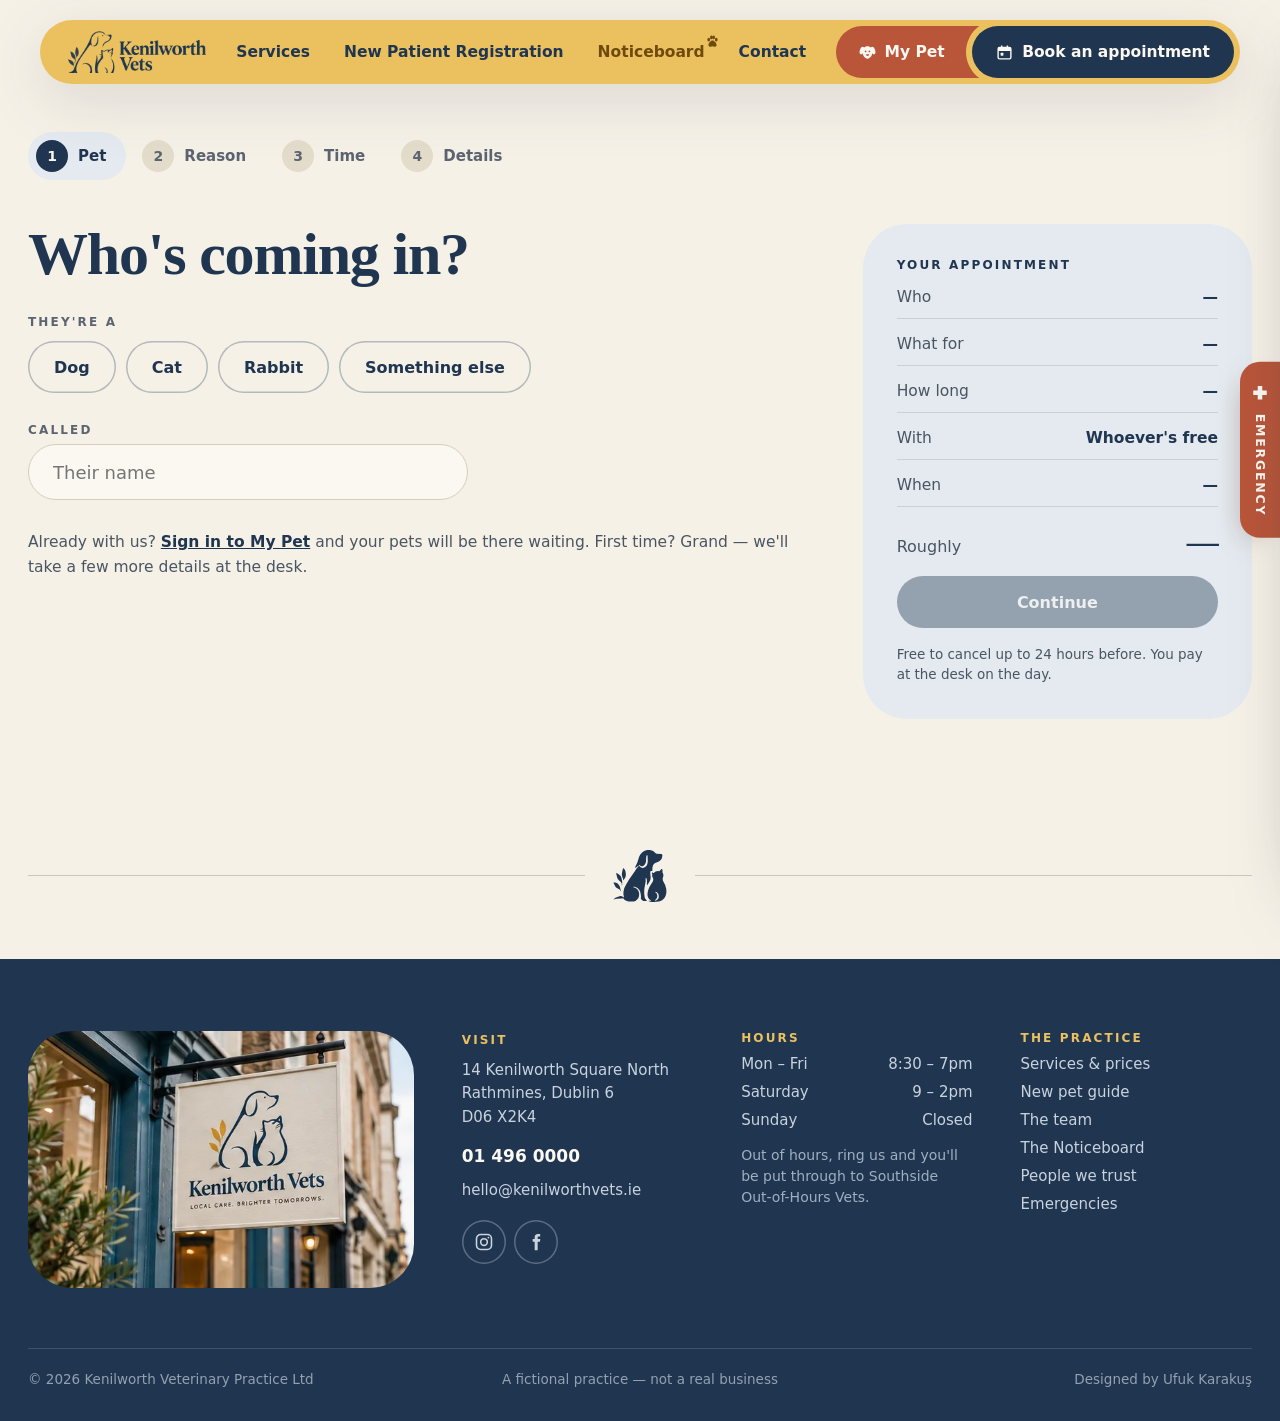
==== commit 75b10e22: "Stage 12: full-site check (incl. compact header and menu at ≤1100px) Co-Authored-By: Claude Sonnet 5" ====
--- a/book/index.html
+++ b/book/index.html
@@ -14,7 +14,7 @@
 <body>
 <div class="page" data-page>
 <!-- chrome:header -->
-<div class="hwrap"><div class="wide"><div class="hshadow"><div class="hbar"><a href="../" class="hlogo" aria-label="Kenilworth Vets home"><img src="../images/logo_onyellow.webp" alt="Kenilworth Vets"></a><nav class="nav" aria-label="Main"><a href="../services/">Services</a><button type="button" data-open-reg><span class="reg-full">New Patient Registration</span><span class="reg-short">New patient reg.</span></button><a href="../noticeboard/" class="nav-nb">Noticeboard<svg width="15" height="15" viewBox="0 0 24 24" fill="currentColor" aria-hidden="true"><ellipse cx="6" cy="9" rx="2.2" ry="2.9"></ellipse><ellipse cx="10.2" cy="5.4" rx="2.2" ry="2.9"></ellipse><ellipse cx="13.8" cy="5.4" rx="2.2" ry="2.9"></ellipse><ellipse cx="18" cy="9" rx="2.2" ry="2.9"></ellipse><path d="M12 10.5c-3 0-6.5 4.2-6.5 7 0 1.8 1.4 2.8 3.2 2.8 1.3 0 2.3-.6 3.3-.6s2 .6 3.3.6c1.8 0 3.2-1 3.2-2.8 0-2.8-3.5-7-6.5-7z"></path></svg></a><a href="../contact/">Contact</a></nav><div class="hright"><a href="../my-pet/" class="hpet"><svg width="144" height="52" viewBox="0 0 144 52" aria-hidden="true"><path d="M26 0H143.345A32 32 0 0 0 143.345 52H26A26 26 0 0 1 26 0Z"></path></svg><span><svg width="19" height="19" viewBox="0 0 24 24" fill="currentColor" aria-hidden="true"><ellipse cx="5" cy="9.5" rx="2.7" ry="5" transform="rotate(16 5 9.5)"></ellipse><ellipse cx="19" cy="9.5" rx="2.7" ry="5" transform="rotate(-16 19 9.5)"></ellipse><path d="M12 4.2c-3.8 0-6.3 2.9-6.3 7 0 4.5 2.9 8.6 6.3 8.6s6.3-4.1 6.3-8.6c0-4.1-2.5-7-6.3-7z"></path><circle cx="9.6" cy="10.6" r="1.1" fill="#B9563A"></circle><circle cx="14.4" cy="10.6" r="1.1" fill="#B9563A"></circle><path d="M10.4 14.2h3.2c.4 0 .6.5.3.8l-1.4 1.3c-.3.3-.7.3-1 0l-1.4-1.3c-.3-.3-.1-.8.3-.8z" fill="#B9563A"></path></svg>My Pet</span></a><a href="../book/" class="hbook"><svg width="17" height="17" viewBox="0 0 24 24" fill="currentColor" aria-hidden="true"><path d="M7 2h2v2h6V2h2v2h2a3 3 0 0 1 3 3v12a3 3 0 0 1-3 3H5a3 3 0 0 1-3-3V7a3 3 0 0 1 3-3h2zM4 10v9a1 1 0 0 0 1 1h14a1 1 0 0 0 1-1v-9z"></path><rect x="6.5" y="12.5" width="4" height="4" rx="1"></rect></svg>Book an appointment</a></div></div></div></div></div>
+<div class="hwrap"><div class="wide"><div class="hshadow"><div class="hbar"><a href="../" class="hlogo" aria-label="Kenilworth Vets home"><img src="../images/logo_onyellow.webp" alt="Kenilworth Vets"></a><nav class="nav" aria-label="Main"><a href="../services/">Services</a><button type="button" data-open-reg><span class="reg-full">New Patient Registration</span><span class="reg-short">New patient reg.</span></button><a href="../noticeboard/" class="nav-nb">Noticeboard<svg width="15" height="15" viewBox="0 0 24 24" fill="currentColor" aria-hidden="true"><ellipse cx="6" cy="9" rx="2.2" ry="2.9"></ellipse><ellipse cx="10.2" cy="5.4" rx="2.2" ry="2.9"></ellipse><ellipse cx="13.8" cy="5.4" rx="2.2" ry="2.9"></ellipse><ellipse cx="18" cy="9" rx="2.2" ry="2.9"></ellipse><path d="M12 10.5c-3 0-6.5 4.2-6.5 7 0 1.8 1.4 2.8 3.2 2.8 1.3 0 2.3-.6 3.3-.6s2 .6 3.3.6c1.8 0 3.2-1 3.2-2.8 0-2.8-3.5-7-6.5-7z"></path></svg></a><a href="../contact/">Contact</a></nav><div class="hright"><a href="../my-pet/" class="hpet"><svg width="144" height="52" viewBox="0 0 144 52" aria-hidden="true"><path d="M26 0H143.345A32 32 0 0 0 143.345 52H26A26 26 0 0 1 26 0Z"></path></svg><span><svg width="19" height="19" viewBox="0 0 24 24" fill="currentColor" aria-hidden="true"><ellipse cx="5" cy="9.5" rx="2.7" ry="5" transform="rotate(16 5 9.5)"></ellipse><ellipse cx="19" cy="9.5" rx="2.7" ry="5" transform="rotate(-16 19 9.5)"></ellipse><path d="M12 4.2c-3.8 0-6.3 2.9-6.3 7 0 4.5 2.9 8.6 6.3 8.6s6.3-4.1 6.3-8.6c0-4.1-2.5-7-6.3-7z"></path><circle cx="9.6" cy="10.6" r="1.1" fill="#B9563A"></circle><circle cx="14.4" cy="10.6" r="1.1" fill="#B9563A"></circle><path d="M10.4 14.2h3.2c.4 0 .6.5.3.8l-1.4 1.3c-.3.3-.7.3-1 0l-1.4-1.3c-.3-.3-.1-.8.3-.8z" fill="#B9563A"></path></svg>My Pet</span></a><a href="../book/" class="hbook"><svg width="17" height="17" viewBox="0 0 24 24" fill="currentColor" aria-hidden="true"><path d="M7 2h2v2h6V2h2v2h2a3 3 0 0 1 3 3v12a3 3 0 0 1-3 3H5a3 3 0 0 1-3-3V7a3 3 0 0 1 3-3h2zM4 10v9a1 1 0 0 0 1 1h14a1 1 0 0 0 1-1v-9z"></path><rect x="6.5" y="12.5" width="4" height="4" rx="1"></rect></svg><span class="hbook-t">Book<span class="hbook-x"> an appointment</span></span></a><button type="button" class="hmenu" data-open-menu aria-expanded="false" aria-controls="mnav" aria-label="Menu"><svg width="22" height="22" viewBox="0 0 24 24" fill="none" stroke="currentColor" stroke-width="2.2" stroke-linecap="round" aria-hidden="true"><path d="M4 7h16M4 12h16M4 17h10"></path></svg></button></div></div></div></div></div>
 <!-- /chrome:header -->
 <main>
 
@@ -173,6 +173,16 @@
 </div>
 </div>
 </aside>
+<div class="mnav" id="mnav" role="dialog" aria-modal="true" aria-label="Menu" aria-hidden="true" tabindex="-1" inert data-mnav>
+<div class="mnav-top"><a href="../" class="hlogo" aria-label="Kenilworth Vets home"><img src="../images/logo_onyellow.webp" alt="Kenilworth Vets"></a><button type="button" class="mnav-close" aria-label="Close menu" data-close-all><svg width="22" height="22" viewBox="0 0 24 24" fill="none" stroke="currentColor" stroke-width="2.4" stroke-linecap="round" aria-hidden="true"><path d="M6 6l12 12M18 6L6 18"></path></svg></button></div>
+<nav class="mnav-links" aria-label="Main">
+<a href="../services/"><span class="serif mnav-t">Services</span><span class="mnav-go"><svg width="18" height="18" viewBox="0 0 24 24" fill="none" stroke="currentColor" stroke-width="2" stroke-linecap="round" aria-hidden="true"><path d="M5 12h14M13 6l6 6-6 6"></path></svg></span></a>
+<button type="button" data-open-reg><span class="serif mnav-t">New Patient Registration</span><span class="mnav-go"><svg width="18" height="18" viewBox="0 0 24 24" fill="none" stroke="currentColor" stroke-width="2" stroke-linecap="round" aria-hidden="true"><path d="M5 12h14M13 6l6 6-6 6"></path></svg></span></button>
+<a href="../noticeboard/" class="mnav-nb"><span class="serif mnav-t">Noticeboard<svg width="15" height="15" viewBox="0 0 24 24" fill="currentColor" aria-hidden="true"><ellipse cx="6" cy="9" rx="2.2" ry="2.9"></ellipse><ellipse cx="10.2" cy="5.4" rx="2.2" ry="2.9"></ellipse><ellipse cx="13.8" cy="5.4" rx="2.2" ry="2.9"></ellipse><ellipse cx="18" cy="9" rx="2.2" ry="2.9"></ellipse><path d="M12 10.5c-3 0-6.5 4.2-6.5 7 0 1.8 1.4 2.8 3.2 2.8 1.3 0 2.3-.6 3.3-.6s2 .6 3.3.6c1.8 0 3.2-1 3.2-2.8 0-2.8-3.5-7-6.5-7z"></path></svg></span><span class="mnav-go"><svg width="18" height="18" viewBox="0 0 24 24" fill="none" stroke="currentColor" stroke-width="2" stroke-linecap="round" aria-hidden="true"><path d="M5 12h14M13 6l6 6-6 6"></path></svg></span></a>
+<a href="../contact/"><span class="serif mnav-t">Contact</span><span class="mnav-go"><svg width="18" height="18" viewBox="0 0 24 24" fill="none" stroke="currentColor" stroke-width="2" stroke-linecap="round" aria-hidden="true"><path d="M5 12h14M13 6l6 6-6 6"></path></svg></span></a>
+</nav>
+<div class="mnav-acts"><a href="../my-pet/" class="btn mnav-pet"><svg width="19" height="19" viewBox="0 0 24 24" fill="currentColor" aria-hidden="true"><ellipse cx="5" cy="9.5" rx="2.7" ry="5" transform="rotate(16 5 9.5)"></ellipse><ellipse cx="19" cy="9.5" rx="2.7" ry="5" transform="rotate(-16 19 9.5)"></ellipse><path d="M12 4.2c-3.8 0-6.3 2.9-6.3 7 0 4.5 2.9 8.6 6.3 8.6s6.3-4.1 6.3-8.6c0-4.1-2.5-7-6.3-7z"></path><circle cx="9.6" cy="10.6" r="1.1" fill="#B9563A"></circle><circle cx="14.4" cy="10.6" r="1.1" fill="#B9563A"></circle><path d="M10.4 14.2h3.2c.4 0 .6.5.3.8l-1.4 1.3c-.3.3-.7.3-1 0l-1.4-1.3c-.3-.3-.1-.8.3-.8z" fill="#B9563A"></path></svg>My Pet</a><a href="../book/" class="btn btn-navy"><svg width="17" height="17" viewBox="0 0 24 24" fill="currentColor" aria-hidden="true"><path d="M7 2h2v2h6V2h2v2h2a3 3 0 0 1 3 3v12a3 3 0 0 1-3 3H5a3 3 0 0 1-3-3V7a3 3 0 0 1 3-3h2zM4 10v9a1 1 0 0 0 1 1h14a1 1 0 0 0 1-1v-9z"></path><rect x="6.5" y="12.5" width="4" height="4" rx="1"></rect></svg>Book an appointment</a><button type="button" class="mnav-em" data-open-em><span class="mnav-em-i"><svg width="16" height="16" viewBox="0 0 24 24" aria-hidden="true"><path d="M9 3h6v6h6v6h-6v6H9v-6H3V9h6z" fill="currentColor"></path></svg></span>Emergency help</button></div>
+</div>
 <!-- /chrome:overlays -->
 <script type="module" src="../js/site.js"></script>
 <script type="module" src="../js/book.js"></script>
--- a/css/site.css
+++ b/css/site.css
@@ -597,3 +597,587 @@
 .bsum-price .v{font-size:32px;font-weight:700;color:var(--navy)}
 .bsum-go[disabled]{opacity:.4}
 .bsum-fine{font-size:13.5px;color:var(--muted-2);line-height:1.5}
+
+/* ---------- my pet ---------- */
+.sec-login{padding:28px 0 60px}
+.login{background:var(--navy);color:var(--cream-white);border-radius:44px;overflow:hidden;display:grid;grid-template-columns:minmax(0,6fr) minmax(0,6fr);min-height:560px}
+.login-copy{padding:64px;display:flex;flex-direction:column;justify-content:center;gap:22px}
+.login-copy .lbl{color:var(--mustard)}
+.login h1{margin:0;font-size:62px;line-height:1;font-weight:600}
+.login-p{margin:0;font-size:17.5px;line-height:1.6;color:rgba(251,248,242,.82);max-width:480px}
+.login-form{display:flex;flex-direction:column;gap:12px;max-width:420px;margin:6px 0 0}
+.login-form .btn{margin-top:4px;align-self:stretch}
+.login-note{font-size:13.5px;color:rgba(251,248,242,.6)}
+.sec-dash{padding:40px 0 60px}
+.dash{display:grid;grid-template-columns:360px minmax(0,1fr);gap:48px;align-items:start}
+.profile{position:sticky;top:110px;background:var(--blue);border-radius:44px;overflow:hidden}
+.profile-ph{aspect-ratio:1/1}
+.profile-body{padding:26px 28px 30px;display:flex;flex-direction:column;gap:14px}
+.profile-top{display:flex;justify-content:space-between;align-items:flex-start}
+.profile-name{margin:0;font-size:44px;line-height:1;font-weight:700;color:var(--navy);outline:none}
+.profile-breed{font-size:15px;color:var(--muted-2);margin-top:6px}
+.profile-mark{opacity:.22}
+.profile-facts{display:flex;flex-direction:column;gap:14px}
+.fact{display:flex;justify-content:space-between;gap:12px;font-size:14.5px;padding-top:11px;border-top:1px solid var(--hair)}
+.fact .k{color:var(--muted-2)}
+.fact .v{font-weight:700;color:var(--navy);text-align:right}
+.profile .btn{margin-top:8px}
+.profile-note{font-size:14px;color:var(--muted-2)}
+.linkbtn{all:unset;cursor:pointer;font-weight:700;color:var(--navy)}
+.linkbtn:focus-visible{outline:2px solid var(--navy);outline-offset:4px;border-radius:4px}
+.dash-main{display:flex;flex-direction:column;gap:32px}
+.tabs{display:flex;gap:8px}
+.chip-tab{height:48px;border-radius:24px;padding:0 24px}
+.overview{display:flex;flex-direction:column;gap:44px}
+.alert{height:64px;border-radius:32px;background:var(--tag-b-bg);padding:0 8px 0 28px;display:flex;justify-content:space-between;align-items:center;gap:20px}
+.alert-t{font-size:16px;color:var(--ink)}
+.alert .btn-sm{height:48px;border-radius:24px}
+.ov-grid{display:grid;grid-template-columns:minmax(0,7fr) minmax(0,5fr);gap:48px}
+.weight-head{display:flex;justify-content:space-between;align-items:baseline;margin-bottom:18px}
+.weight-n{font-size:34px;font-weight:700;color:var(--navy)}
+.weight-u{color:var(--muted-2)}
+.weight-chart{width:100%;height:auto;display:block}
+.meds .lbl{display:block;margin-bottom:10px}
+.med{display:flex;justify-content:space-between;gap:14px;padding:14px 0;border-top:1px solid rgba(31,53,80,.12)}
+.med-l{display:flex;flex-direction:column;gap:3px}
+.med-t{font-weight:700;font-size:15.5px;color:var(--navy)}
+.med-d{font-size:13.5px;color:var(--muted)}
+.tag-plain{text-transform:none;letter-spacing:0;font-size:13px}
+.tag-blue{background:var(--blue);color:var(--navy)}
+.vax{display:grid;grid-template-columns:repeat(5,minmax(0,1fr));margin-top:26px;position:relative}
+.vax-line{position:absolute;left:10%;right:10%;top:11px;height:2px;background:var(--timeline)}
+.vax-item{display:flex;flex-direction:column;align-items:center;gap:10px;text-align:center;position:relative}
+.vax-dot{width:24px;height:24px;border-radius:12px;background:var(--navy);box-shadow:0 0 0 6px var(--cream),inset 0 0 0 2px var(--navy)}
+.vax-item.is-due .vax-dot{background:var(--cream);box-shadow:0 0 0 6px var(--cream),inset 0 0 0 2px var(--terracotta)}
+.vax-t{font-weight:700;font-size:15px;color:var(--navy)}
+.vax-d{font-size:13.5px;color:var(--muted)}
+.vax-item.is-due .vax-d{color:var(--terracotta)}
+.visit{display:grid;grid-template-columns:130px minmax(0,1fr) 170px;gap:20px;padding:16px 0;border-top:1px solid rgba(31,53,80,.12);margin-top:8px;font-size:15px}
+.visit-date{color:var(--muted)}
+.visit-m{display:flex;flex-direction:column;gap:3px}
+.visit-t{font-weight:700;color:var(--navy)}
+.visit-n{color:var(--muted-2);font-size:14.5px}
+.visit-who{color:var(--muted);text-align:right}
+.rem-grid{display:grid;grid-template-columns:minmax(0,7fr) minmax(0,5fr);gap:44px;align-items:start}
+.rem-list .lbl{display:block;margin-bottom:8px}
+.rem{padding:18px 0;border-top:1px solid rgba(31,53,80,.12);display:flex;justify-content:space-between;align-items:center;gap:16px}
+.rem-l{display:flex;flex-direction:column;gap:3px}
+.rem-t{font-weight:700;font-size:16px;color:var(--navy)}
+.rem-d{font-size:13.5px;color:var(--muted)}
+.rem-ch{display:flex;gap:6px}
+.chip-ch{height:38px;border-radius:19px;padding:0 16px;font-size:14px;box-shadow:inset 0 0 0 1.5px rgba(31,53,80,.25)}
+.rem-second{padding:20px 0 0;border-top:1px solid rgba(31,53,80,.12);display:flex;justify-content:space-between;align-items:center;gap:16px}
+.chip-second{box-shadow:inset 0 0 0 1.5px var(--navy)}
+.rem-save{margin-top:26px}
+.preview{position:sticky;top:110px;display:flex;flex-direction:column;gap:14px}
+.preview-card{background:var(--navy);border-radius:44px;padding:24px;color:var(--cream-white)}
+.preview-from{font-size:12.5px;opacity:.65;margin-bottom:12px}
+.preview-msg{background:var(--tag-b-bg);color:var(--ink);border-radius:22px;padding:16px 20px;font-size:15px;line-height:1.55}
+.preview-msg.is-email{background:var(--cream-white)}
+.saved{height:48px;border-radius:24px;background:var(--green-bg);color:var(--green-ink);padding:0 20px;display:flex;align-items:center;font-size:14.5px;font-weight:700}
+
+/* ---------- people we trust ---------- */
+.sec-partners{padding:80px 0 90px}
+.partners{display:grid;grid-template-columns:320px minmax(0,1fr);gap:64px;align-items:start}
+.moments{position:sticky;top:110px;display:flex;flex-direction:column;gap:6px}
+.moments .lbl{padding:0 20px 12px}
+.moment{all:unset;box-sizing:border-box;cursor:pointer;height:52px;border-radius:26px;padding:0 20px;display:flex;justify-content:space-between;align-items:center;font-size:16px;font-weight:600;background:transparent;color:var(--navy);transition:background .2s,color .2s}
+.moment[aria-pressed="true"]{background:var(--navy);color:var(--cream-white)}
+.moment:focus-visible{outline:2px solid var(--navy);outline-offset:3px}
+.moment .n{font-size:14px;opacity:.6}
+.partners h2{font-size:48px}
+.partners-intro{margin:14px 0 26px;max-width:640px;font-size:17px}
+.biz{display:grid;grid-template-columns:minmax(0,4fr) minmax(0,5fr) auto;gap:28px;align-items:center;padding:26px 0;border-top:1px solid var(--hair)}
+.biz-l{display:flex;flex-direction:column;gap:6px}
+.biz-n{font-size:26px;font-weight:600;color:var(--navy)}
+.biz-k{font-size:14px;color:var(--muted)}
+.biz-why{font-size:16px;color:var(--ink-2);line-height:1.6}
+.sec-knowone{padding:0 0 60px}
+.knowone{background:var(--navy);color:var(--cream-white);border-radius:44px;padding:52px 60px;display:flex;justify-content:space-between;align-items:center;gap:32px;flex-wrap:wrap}
+.knowone-copy{display:flex;flex-direction:column;gap:10px;max-width:680px}
+.knowone-t{font-size:38px;line-height:1.1;font-weight:600}
+.knowone-p{font-size:16.5px;color:rgba(251,248,242,.8)}
+
+/* ---------- the team ---------- */
+.sec-team{padding:80px 0 40px}
+.team3{display:grid;grid-template-columns:repeat(3,minmax(0,1fr));gap:40px 36px;align-items:start}
+.team2{display:grid;grid-template-columns:repeat(2,minmax(0,1fr));gap:40px 36px;align-items:start;margin-top:64px}
+.member{display:flex;flex-direction:column;gap:20px}
+.member-ph{aspect-ratio:4/5;border-radius:44px}
+.team2 .member-ph{aspect-ratio:3/2}
+.member-body{display:flex;flex-direction:column;gap:12px}
+.member-head{display:flex;align-items:center;justify-content:space-between;gap:12px;flex-wrap:wrap}
+.member-head h3{margin:0;font-size:30px;font-weight:600;color:var(--navy)}
+.member-bio{margin:0;font-size:16px;line-height:1.6;color:var(--muted-2)}
+.member-facts{margin-top:4px}
+.mfact{display:grid;grid-template-columns:130px minmax(0,1fr);gap:12px;padding:10px 0;border-top:1px solid rgba(31,53,80,.12);font-size:14.5px}
+.mfact .k{color:var(--muted)}
+.mfact .v{font-weight:600;color:var(--ink)}
+.sec-pick{padding:40px 0 60px}
+.pick{background:var(--navy);color:var(--cream-white);border-radius:44px;padding:48px 56px;display:flex;justify-content:space-between;align-items:center;gap:32px;flex-wrap:wrap}
+.pick-t{font-size:38px;line-height:1.1;max-width:640px;font-weight:600}
+
+/* =====================================================================================================
+   Tablet and phone (step 12). Desktop (≥1101 px) is untouched: everything below sits in media queries.
+   ≤1100 tablet landscape and down · ≤900 portrait tablet and down · ≤600 phones · ≤400 small phones
+   ===================================================================================================== */
+
+/* the menu button and its panel exist only below the tablet breakpoint; the moment photos inside the
+   home "People we trust" cards replace the hover preview there */
+@media (min-width:1101px){.hmenu,.mnav,.mcard-ph{display:none!important}}
+
+@media (max-width:1100px){
+  /* header: the nav goes into the menu panel */
+  .nav{display:none!important}
+  .hbar{gap:16px}
+  .hmenu{all:unset;box-sizing:border-box;cursor:pointer;flex:none;width:52px;height:52px;margin-left:6px;border-radius:26px;display:flex;align-items:center;justify-content:center;color:var(--navy);box-shadow:inset 0 0 0 1.5px var(--navy);transition:background .2s,color .2s}
+  .hmenu[aria-expanded="true"]{background:var(--navy);color:var(--cream-white)}
+  .hmenu:focus-visible{outline:2px solid var(--navy);outline-offset:3px}
+
+  /* menu panel: drops from the header bar it was opened from (js sets top/right/width) */
+  .mnav{position:fixed;z-index:65;top:12px;right:12px;width:min(440px,calc(100% - 24px));max-height:calc(100% - 24px);overflow-y:auto;overscroll-behavior:contain;background:var(--cream);border-radius:32px;box-shadow:0 30px 80px -30px rgba(23,42,64,.6);outline:none;visibility:hidden;opacity:0;transform:translateY(-10px);transition:opacity .3s var(--ease),transform .45s var(--ease),visibility 0s linear .45s}
+  .mnav.is-open{visibility:visible;opacity:1;transform:none;transition:opacity .3s var(--ease),transform .45s var(--ease),visibility 0s}
+  .mnav-top{position:sticky;top:0;z-index:1;height:64px;display:flex;align-items:center;justify-content:space-between;gap:16px;padding:0 6px 0 28px;background:var(--mustard);border-radius:32px}
+  .mnav-close{all:unset;box-sizing:border-box;cursor:pointer;flex:none;width:52px;height:52px;border-radius:26px;display:flex;align-items:center;justify-content:center;background:var(--navy);color:var(--cream-white)}
+  .mnav-close:focus-visible{outline:2px solid var(--navy);outline-offset:3px}
+  .mnav-links{display:flex;flex-direction:column;padding:8px 24px 4px}
+  .mnav-links a,.mnav-links button{all:unset;box-sizing:border-box;cursor:pointer;display:flex;align-items:center;justify-content:space-between;gap:16px;min-height:66px;padding:8px 0;color:var(--navy);border-top:1px solid var(--hair);-webkit-tap-highlight-color:transparent}
+  .mnav-links>:first-child{border-top:0}
+  .mnav-links .mnav-nb{color:var(--nb-brown)}
+  .mnav-links a:focus-visible,.mnav-links button:focus-visible{outline:2px solid var(--navy);outline-offset:2px;border-radius:14px}
+  .mnav-t{font-size:26px;line-height:1.15;font-weight:600}
+  .mnav-nb .mnav-t svg{position:relative;top:-13px;margin-left:2px}
+  .mnav-go{flex:none;width:40px;height:40px;border-radius:20px;display:flex;align-items:center;justify-content:center;background:var(--blue);color:var(--navy)}
+  .mnav-links [aria-current="page"] .mnav-go{background:var(--navy);color:var(--cream-white)}
+  .mnav-acts{display:flex;flex-direction:column;gap:8px;padding:8px 12px 12px}
+  .mnav-acts .btn{width:100%}
+  .mnav-pet{background:var(--terracotta);color:var(--cream-white)}
+  .mnav-pet:hover{background:var(--terracotta-hover);color:var(--cream-white)}
+  .mnav-em{all:unset;box-sizing:border-box;cursor:pointer;display:flex;align-items:center;justify-content:center;gap:10px;height:52px;border-radius:26px;font-weight:600;font-size:16px;color:var(--terracotta);box-shadow:inset 0 0 0 1.5px rgba(185,86,58,.45)}
+  .mnav-em-i{width:26px;height:26px;border-radius:13px;background:var(--terracotta);color:var(--cream-white);display:inline-flex;align-items:center;justify-content:center}
+  .mnav-em:focus-visible{outline:2px solid var(--terracotta);outline-offset:3px}
+
+  /* forms: 16 px stops iOS zooming into a field */
+  .field input,.field select,.field textarea{font-size:16px}
+
+  /* home: "What brings you in?" — rows size to their content so the line always shows in full */
+  .qblock{height:auto}
+  .qlist{height:auto}
+  .qrow{height:auto!important}
+  .qbtn{height:auto!important;min-height:72px;padding:12px 0}
+  .qrow:not(.is-open) .qbody{display:none}
+  .qdesc{white-space:normal;overflow:visible}
+  .qopts{flex-wrap:wrap}
+
+  /* home: People we trust — no hover on touch, so every moment shows its own photo */
+  .pwt-top{grid-template-columns:minmax(0,1fr)}
+  .pwt-frame{display:none}
+  .pwt-copy{padding:44px 40px 32px}
+  .pwt-cards{grid-template-columns:repeat(3,minmax(0,1fr));margin-top:0}
+  .mcard{height:auto;display:grid;grid-template-columns:minmax(0,1fr) auto;align-items:center;gap:12px 8px;padding:10px 10px 12px}
+  .mcard-ph{grid-column:1/-1;display:block;aspect-ratio:4/3;border-radius:22px;overflow:hidden;background:var(--ph)}
+  .mcard-ph img{width:100%;height:100%;object-fit:cover;display:block}
+  .mcard-t{white-space:normal;padding-left:10px;line-height:1.25}
+  .mcard-dot{align-self:center}
+  .nb-track{touch-action:pan-y}
+
+  /* contact tiles: the e-mail address needs a full row */
+  .tiles{grid-template-columns:repeat(2,minmax(0,1fr))}
+  .tile:last-child{grid-column:1/-1}
+  .tile-v{white-space:normal;overflow-wrap:anywhere;text-overflow:clip}
+
+  /* emergency edge tab: bottom right, out of the reading line; drag, tap and Enter still work */
+  .etab-edge{top:auto;bottom:calc(20px + env(safe-area-inset-bottom));transform:none;padding:18px 0}
+  .etab-edge.is-away{transform:translateX(100%)}
+
+  /* touch-size controls */
+  .fcol .flink{display:flex;align-items:center;min-height:44px}
+  .today-lbl{font-size:12px}
+  .chip-ch{height:44px;border-radius:22px}
+  .linkbtn{display:inline-flex;align-items:center;min-height:44px}
+  .story-dots{gap:0}
+  .story-dot{width:44px;height:44px;display:flex;align-items:center;justify-content:center;background:transparent}
+  .story-dot::before{content:"";width:10px;height:10px;border-radius:5px;background:rgba(31,53,80,.25);transition:width .3s,background .3s}
+  .story-dot[aria-current="true"]{width:44px;background:transparent}
+  .story-dot[aria-current="true"]::before{width:34px;background:var(--navy)}
+}
+
+/* ---------- portrait tablet and phones ---------- */
+@media (max-width:900px){
+  .wrap,.wide{padding:0 24px}
+  .ttl{font-size:clamp(32px,4.4vw + 15px,44px)}
+  .lead{font-size:17px}
+
+  /* header */
+  .hfixed{top:20px}
+  .hbook{padding:0 22px}
+
+  .estrip{top:max(20px,env(safe-area-inset-top));bottom:max(20px,env(safe-area-inset-bottom));left:20px;right:20px;height:auto;max-height:none}
+  .ebody{position:absolute;top:88px;left:0;right:0;bottom:0;height:auto;grid-template-columns:minmax(0,1fr)!important;gap:32px;padding:0 32px 32px;align-content:start}
+  .ettl{font-size:clamp(34px,4.8vw + 15px,52px)}
+  .elead{font-size:16.5px}
+  .eline{left:10%;right:10%}
+
+  /* registration panel */
+  .reg{top:max(12px,env(safe-area-inset-top));bottom:max(12px,env(safe-area-inset-bottom))}
+
+  /* divider + footer: two columns */
+  .divider{padding-top:24px;padding-bottom:40px;gap:20px}
+  .foot{padding:56px 0 calc(34px + env(safe-area-inset-bottom))}
+  .foot-grid{grid-template-columns:repeat(2,minmax(0,1fr));gap:40px 32px}
+  .foot-sign{border-radius:32px}
+  .foot-bottom{margin-top:44px}
+  .foot-bottom>div{grid-template-columns:minmax(0,1fr);gap:6px}
+  .foot-bottom .c,.foot-bottom .r{text-align:left}
+
+  /* home: banner — copy and the "next free appointment" card stack under the photo */
+  .sec-banner{padding-top:16px}
+  .banner{height:auto;display:flex;flex-direction:column}
+  .banner-img{bottom:auto;height:600px;object-position:60% 18%}
+  .banner-grad{bottom:auto;height:600px;background:linear-gradient(180deg,rgba(23,42,64,0) 0%,rgba(23,42,64,0) 34%,rgba(23,42,64,.62) 58%,rgba(23,42,64,.9) 80%,var(--navy) 100%)}
+  .banner-copy{position:relative;left:auto;bottom:auto;max-width:640px;margin-top:330px;padding:0 44px;gap:20px}
+  .banner-h1{font-size:clamp(36px,5.6vw + 14px,56px)}
+  .banner-sub{font-size:17px}
+  .today{position:relative;right:auto;bottom:auto;width:auto;margin:36px 12px 12px;align-self:stretch}
+  .today-lbl{font-size:12px}
+  .etab-banner{top:100px;transform:none}
+
+  /* home: questions — the photo heads the block */
+  .sec-q{padding-top:56px}
+  .qblock{display:flex!important;flex-direction:column}
+  .qframe{order:-1;aspect-ratio:2/1}
+  .qleft{padding:40px 44px 32px}
+  .qbtn .serif{font-size:clamp(23px,1.6vw + 17px,30px)}
+
+  /* home: founder */
+  .sec-founder{padding-top:16px}
+  .founder-ph{min-height:0;aspect-ratio:16/10}
+  .founder-copy{padding:44px 44px 40px;gap:22px}
+  .founder-quote{font-size:clamp(24px,2.2vw + 16px,32px)}
+  .founder-lines{height:76px}
+  .fline{font-size:clamp(22px,1.6vw + 16px,28px)}
+
+  /* home: Noticeboard slider — one card at a time, photo above the copy */
+  .sec-nb{padding:72px 0 64px;--nbw:68%;--nbg:20px}
+  .nb-head{margin-bottom:28px;gap:20px}
+  .nb-track{gap:var(--nbg);transform:translateX(calc(var(--slide,0) * -1 * (var(--nbw) + var(--nbg))))!important}
+  .nb-card{flex:0 0 var(--nbw);grid-template-columns:minmax(0,1fr);gap:8px}
+  .nb-card-ph{padding:12px 10px}
+  .nb-card-copy{padding-top:8px;gap:14px}
+  .nb-card h3{font-size:clamp(28px,2.4vw + 19px,38px)}
+  .nb-card p{font-size:16px}
+  .nb-all{margin-top:36px}
+
+  /* home: register + people we trust */
+  .sec-reg{padding-bottom:72px}
+  .regblock-copy{padding:44px 44px 40px}
+  .regblock-h2{font-size:clamp(32px,3.6vw + 18px,44px)}
+  .regblock-ph{min-height:0;aspect-ratio:16/10}
+  .sec-pwt{padding-bottom:40px}
+  .pwt-h2{font-size:clamp(30px,3.6vw + 16px,42px)}
+
+  /* inner pages: intro block */
+  .sec-intro{padding-top:16px}
+  .intro{min-height:0}
+  .intro-copy{padding:48px 44px 40px;gap:20px}
+  .intro h1{font-size:clamp(36px,4.6vw + 18px,54px)}
+  .intro-p{font-size:17px}
+  .intro-ph{aspect-ratio:16/9}
+
+  /* services: the "What happens" panel follows the selected row (js) */
+  .sec-services{padding:44px 0 72px}
+  .svc-chips{margin-bottom:32px}
+  .svc-grid{gap:0}
+  .svc-groups{gap:48px}
+  .svc-ghead h2{font-size:32px}
+  .svc-panel{position:static;padding:32px 32px 28px;margin:4px 0 20px}
+  .svc-grid>.svc-panel{margin-top:40px}
+  .svc-panel-t{font-size:30px}
+  .svc-foot{flex-wrap:wrap}
+  .nofood-ph{min-height:0;aspect-ratio:16/9}
+  .nofood-copy{padding:40px 44px}
+  .nofood-t{font-size:clamp(28px,2.4vw + 19px,36px)}
+
+  /* new pet guide: spine on the left, age, visit and price stacked beside it */
+  .np-toggle{align-self:flex-start}
+  .sec-timeline{padding:48px 0 64px}
+  .tl-row.two{grid-template-columns:28px minmax(0,1fr)!important;column-gap:20px}
+  .tl-spine{grid-column:1;grid-row:1/span 3}
+  .tl-age{grid-column:2;grid-row:1;text-align:left;padding:26px 0 0;display:flex;align-items:baseline;flex-wrap:wrap;gap:4px 12px}
+  .tl-age .serif{font-size:28px}
+  .tl-age-sub{margin-top:0}
+  .tl-body{grid-column:2;grid-row:2;padding:8px 0 0;border-bottom:0}
+  .tl-price{grid-column:2;grid-row:3;padding:16px 0 26px}
+  .tl-dot{margin-top:32px}
+  .tl-t{font-size:24px}
+  .tl-p{font-size:26px}
+  .tl-total{padding-left:48px;margin-top:20px}
+  .remind-copy{padding:44px 44px 12px}
+  .remind-t{font-size:clamp(30px,3.2vw + 18px,42px)}
+  .remind-form-wrap{padding:20px 44px 44px}
+
+  /* emergency page */
+  .ehero{padding:48px 44px 40px;gap:32px}
+  .ehero h1{font-size:clamp(38px,4.8vw + 19px,56px)}
+  .ehero .enum{font-size:clamp(28px,2.4vw + 19px,40px)}
+  .sec-triage{padding:64px 0}
+  .triage{gap:48px}
+  .triage-h{flex-wrap:wrap}
+  .triage-h .tag{flex:none;white-space:nowrap}
+  .onway{padding:44px;gap:28px}
+  .onway-t{font-size:clamp(30px,3.2vw + 18px,40px)}
+
+  /* contact */
+  .map{height:auto;display:flex;flex-direction:column;gap:12px;padding:12px}
+  .map-card{position:relative;left:auto;top:auto;bottom:auto;width:auto;padding:36px 32px 28px}
+  .map-card h1{font-size:clamp(34px,3.6vw + 20px,44px)}
+  .map-frame{position:relative;inset:auto;order:2;height:360px;border-radius:32px;overflow:hidden}
+  .map-actions{margin-top:8px}
+  .sec-write{padding:64px 0 64px}
+  .write{gap:48px}
+  .cem{padding:44px;gap:28px}
+  .cem-t{font-size:clamp(30px,3.2vw + 18px,42px)}
+
+  /* noticeboard */
+  .sec-nbhead{padding:44px 0 24px}
+  .nbh{gap:20px}
+  .nbh h1{font-size:clamp(52px,8vw + 22px,88px)}
+  .nb-filters{margin-top:28px}
+  .sec-nblist{padding:12px 0 64px}
+  .nb-list{gap:0}
+  .nb-item{gap:16px;padding:40px 0;border-top:1px solid var(--hair)}
+  .nb-item:first-child{border-top:0;padding-top:16px}
+  .nb-item.is-flip .nb-item-ph{order:0}
+  .nb-item-ph{padding:12px 6px}
+  .nb-item-ph .ph{width:min(100%,560px)}
+  .nb-item h2{font-size:clamp(30px,3.2vw + 18px,42px)}
+  .nb-item-foot{flex-wrap:wrap;gap:12px 18px}
+  .gotstory-copy{padding:44px}
+  .gotstory-t{font-size:clamp(30px,3.2vw + 18px,40px)}
+  .gotstory-ph{min-height:0;aspect-ratio:16/9}
+
+  /* story */
+  .sec-storyback{padding-top:28px}
+  .sec-story{padding:24px 0 64px}
+  .story{gap:36px}
+  .story h1{font-size:clamp(40px,5.6vw + 18px,64px)}
+  .story-body{font-size:17px}
+  .story-cap{left:14px;top:14px;bottom:auto;height:auto;min-height:40px;max-width:calc(100% - 28px);padding:9px 16px;border-radius:20px;line-height:1.35}
+  .story-arrows{right:12px;bottom:12px}
+  .storynav{gap:12px}
+  .storynav a{padding:26px 30px}
+  .storynav .serif{font-size:28px}
+
+  /* book */
+  .sec-stepper{padding-top:28px}
+  .sec-book{padding:28px 0 72px}
+  .book{gap:32px}
+  .bstep .ttl{font-size:clamp(34px,4.6vw + 16px,52px)}
+  .reason{height:auto;min-height:72px;padding:12px 28px}
+  .bsum{position:static}
+  .bconfirm{padding:44px}
+  .bconfirm-t{font-size:clamp(32px,3.6vw + 18px,46px)}
+
+  /* my pet */
+  .sec-login{padding:16px 0 60px}
+  .login{min-height:0}
+  .login-copy{padding:48px 44px 40px}
+  .login h1{font-size:clamp(36px,4.6vw + 18px,54px)}
+  .login>.ph{aspect-ratio:16/9}
+  .sec-dash{padding:28px 0 60px}
+  .dash{gap:36px}
+  .profile{position:static;display:grid;grid-template-columns:minmax(0,5fr) minmax(0,7fr)}
+  .profile-ph{aspect-ratio:auto;min-height:100%}
+  .alert{height:auto;min-height:64px;padding:10px 8px 10px 28px}
+  .ov-grid{gap:40px}
+  .rem-grid{gap:40px}
+  .preview{position:static}
+
+  /* people we trust */
+  .sec-partners{padding:44px 0 64px}
+  .partners{gap:32px}
+  .moments{position:static;flex-direction:row;flex-wrap:wrap;gap:8px}
+  .moments .lbl{width:100%;padding:0 0 6px}
+  .moment{height:44px;border-radius:22px;padding:0 18px;gap:10px;font-size:15px;box-shadow:inset 0 0 0 1.5px rgba(31,53,80,.3)}
+  .moment[aria-pressed="true"]{box-shadow:inset 0 0 0 1.5px var(--navy)}
+  .partners h2{font-size:clamp(32px,3.6vw + 18px,44px)}
+  .biz{gap:10px;padding:24px 0}
+  .biz .btn{justify-self:start}
+  .knowone{padding:44px}
+  .knowone-t{font-size:clamp(28px,1.6vw + 22px,34px)}
+
+  /* team */
+  .sec-team{padding:48px 0 24px}
+  .team3.three,.team2.two{grid-template-columns:repeat(2,minmax(0,1fr))!important;gap:40px 24px}
+  .team2{margin-top:48px}
+  .member-head h3{font-size:26px}
+  .mfact{grid-template-columns:110px minmax(0,1fr)}
+  .sec-pick{padding:32px 0 56px}
+  .pick{padding:44px}
+  .pick-t{font-size:clamp(28px,1.6vw + 22px,34px)}
+}
+
+/* ---------- phones ---------- */
+@media (max-width:760px){
+  .hbook-x{display:none}
+  .hbook{padding:0 20px}
+}
+@media (max-width:600px){
+  .wrap,.wide{padding:0 16px}
+
+  /* header */
+  .hwrap{padding-top:max(12px,env(safe-area-inset-top))}
+  .hfixed{top:max(12px,env(safe-area-inset-top))}
+  .hbar{padding:0 6px 0 20px;gap:12px}
+  .hlogo img{height:36px}
+  .hpet{display:none}
+  .hbook{padding:0 18px}
+  .mnav-top{padding-left:20px}
+  .mnav-links{padding:6px 20px 2px}
+  .mnav-t{font-size:24px}
+
+  /* overlays */
+  .estrip{top:max(12px,env(safe-area-inset-top));bottom:max(12px,env(safe-area-inset-bottom));left:12px;right:12px;border-radius:36px}
+  .ebody{padding:0 20px 28px;gap:28px}
+  .etab-edge{width:44px;padding:14px 0;gap:8px;font-size:12px;letter-spacing:.12em}
+  .etab-edge svg{width:16px;height:16px}
+  .esigns{grid-template-columns:minmax(0,1fr)}
+  .ebox{padding:12px 20px 12px 12px;gap:14px}
+  .eicon{width:56px;height:56px;border-radius:28px}
+  .enum{font-size:30px}
+  .reg{top:max(12px,env(safe-area-inset-top));bottom:max(12px,env(safe-area-inset-bottom));right:12px;border-radius:36px}
+  .reg-in{padding:20px 20px 28px;gap:20px}
+  .reg-ttl{font-size:clamp(30px,8vw,36px)}
+  .reg-done-ttl{font-size:32px}
+
+  /* footer: one column, practice links in two */
+  .foot-grid{grid-template-columns:minmax(0,1fr);gap:36px}
+  .foot-sign{aspect-ratio:16/9}
+  .fcol:last-child{display:grid;grid-template-columns:repeat(2,minmax(0,1fr));gap:0 16px}
+  .fcol:last-child .lbl{grid-column:1/-1;margin-bottom:6px}
+  .foot-soc .soc{min-height:44px}
+
+  /* forms */
+  .grid2{grid-template-columns:minmax(0,1fr)}
+  .span2{grid-column:auto}
+
+  /* home banner */
+  .sec-banner{padding-top:12px}
+  .banner-img,.banner-grad{height:min(520px,128vw)}
+  .banner-copy{margin-top:min(286px,70vw);padding:0 24px;gap:18px}
+  .banner-book{width:100%;padding:0 24px}
+  .today{margin-top:28px;padding:20px 22px}
+  .today-time{font-size:28px}
+  .etab-banner{top:92px}
+
+  /* home blocks */
+  .qframe{aspect-ratio:16/11}
+  .qleft{padding:32px 24px 24px}
+  .qbtn{min-height:64px}
+  .qopts .btn{flex:1 1 auto}
+  .founder-ph{aspect-ratio:1/1}
+  .founder-copy{padding:36px 24px 32px}
+  .sec-nb{--nbw:86%;--nbg:16px}
+  .nb-card-ph{padding:10px 8px}
+  .nb-ctrl{margin-left:auto}
+  .regblock-copy{padding:36px 24px 32px}
+  .regblock-ph{aspect-ratio:4/3}
+  .pwt-copy{padding:32px 20px 24px}
+  .pwt-cards{grid-template-columns:repeat(2,minmax(0,1fr))}
+  .mcard{padding:8px 8px 10px;gap:10px 6px;border-radius:32px}
+  .mcard-ph{border-radius:24px}
+  .mcard-t{font-size:15px;padding-left:8px}
+  .mcard-dot{width:30px;height:30px}
+
+  /* inner intro blocks */
+  .intro-copy{padding:36px 24px 32px}
+  .intro-ph{aspect-ratio:4/3}
+
+  /* services */
+  .svc-ghead{flex-direction:column;align-items:flex-start;gap:4px}
+  .svc-ghead h2{font-size:30px}
+  .svc-t{font-size:21px}
+  .svc-row{gap:14px;padding:20px 0}
+  .svc-panel{padding:28px 24px 24px;border-radius:32px}
+  .svc-panel-t{font-size:27px}
+  .svc-foot .btn{flex:1 1 auto}
+  .nofood-ph{aspect-ratio:4/3}
+  .nofood-copy{padding:32px 24px}
+
+  /* new pet */
+  .tl-row.two{column-gap:14px}
+  .tl-total{padding-left:42px}
+  .remind-copy{padding:36px 24px 8px}
+  .remind-form-wrap{padding:16px 24px 36px}
+
+  /* emergency page */
+  .ehero{padding:36px 20px 24px;gap:28px}
+  .ehero .ebox{padding:12px 20px 12px 12px}
+  .triage-row{grid-template-columns:minmax(0,1fr);gap:4px}
+  .onway{padding:36px 24px 24px}
+
+  /* contact */
+  .map-card{padding:28px 22px 22px}
+  .map-frame{height:280px}
+  .tiles{grid-template-columns:minmax(0,1fr);gap:12px}
+  .tile:last-child{grid-column:auto}
+  .tile{height:auto;min-height:88px;padding:10px 24px 10px 10px;gap:16px;border-radius:44px}
+  .tile-icon{width:68px;height:68px;border-radius:34px}
+  .tile-v{font-size:21px}
+  .cem{padding:36px 24px 28px}
+  .cem-num{font-size:32px}
+  .cem .ebox{padding:10px 20px 10px 10px}
+  .btn-ghost{align-self:stretch}
+
+  /* noticeboard + story */
+  .gotstory-copy{padding:36px 24px}
+  .gotstory-ph{aspect-ratio:4/3}
+  .storynav a{padding:24px 26px}
+  .storynav .serif{font-size:26px}
+
+  /* book */
+  .stepper{display:grid;grid-template-columns:repeat(4,minmax(0,1fr));gap:6px}
+  .stp{flex-direction:column;justify-content:center;gap:6px;height:auto;padding:10px 4px 9px;border-radius:24px}
+  .stp-t{font-size:13px}
+  .reasons{grid-template-columns:minmax(0,1fr)}
+  .reason{padding:12px 24px}
+  .days{grid-template-columns:repeat(3,minmax(0,1fr))}
+  .slots{grid-template-columns:repeat(4,minmax(0,1fr))}
+  .bdetails{grid-template-columns:minmax(0,1fr)}
+  .bsum{padding:28px 24px;border-radius:32px}
+  .bconfirm{padding:36px 24px;border-radius:32px}
+  .bconfirm-actions{flex-direction:column}
+
+  /* my pet */
+  .login-copy{padding:36px 24px 32px}
+  .login>.ph{aspect-ratio:4/3}
+  .profile{display:block}
+  .profile-ph{aspect-ratio:4/3;min-height:0}
+  .profile-body{padding:24px 24px 26px}
+  .alert{flex-direction:column;align-items:flex-start;gap:12px;padding:18px 20px 16px;border-radius:28px}
+  .weight-chart text{font-size:19px}
+  .visit{grid-template-columns:minmax(0,1fr) auto;gap:6px 16px}
+  .visit-date{grid-column:1;grid-row:1}
+  .visit-who{grid-column:2;grid-row:1}
+  .visit-m{grid-column:1/-1;grid-row:2}
+  .rem{flex-direction:column;align-items:flex-start;gap:12px}
+  .rem-second{flex-direction:column;align-items:flex-start;gap:12px}
+
+  /* people we trust */
+  .biz .btn{justify-self:stretch}
+  .knowone{padding:36px 24px}
+  .knowone .btn{width:100%}
+
+  /* team */
+  .team3.three,.team2.two{grid-template-columns:minmax(0,1fr)!important;gap:44px}
+  .team3 .member-ph{aspect-ratio:1/1}
+  .team2{margin-top:44px}
+  .pick{padding:36px 24px}
+  .pick .btn{width:100%}
+}
+@media (max-width:400px){
+  .hbook svg{display:none}
+  .hbook{padding:0 18px}
+  .tile{padding-right:20px}
+  .tile-v{font-size:19px}
+}
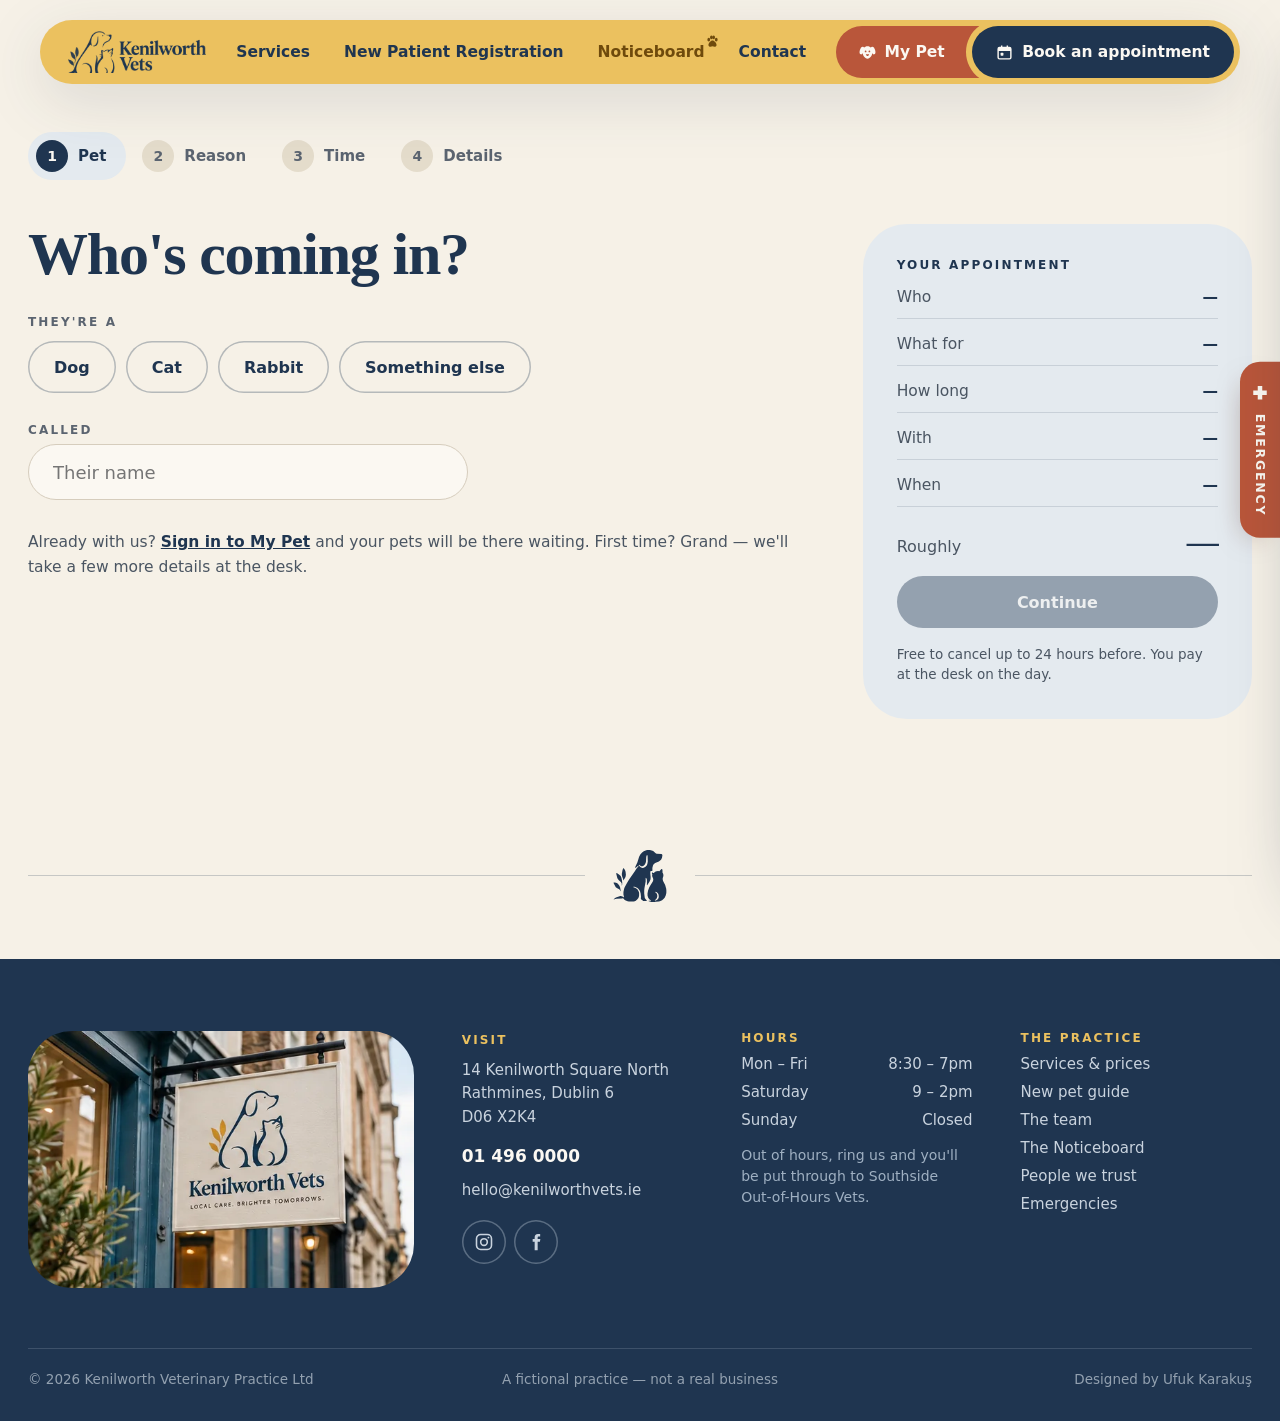
==== commit 3e80427d: "Phone fixes: hero, questions, looping Noticeboard, standing rules, names - Hero (≤900): the photo st" ====
--- a/book/index.html
+++ b/book/index.html
@@ -47,18 +47,11 @@
 <div class="bstep" data-step="4" hidden>
 <h1 class="serif ttl">Last thing — anything we should know?</h1>
 <div class="bdetails">
-<label class="field">Your name<input type="text" name="name" value="Sinéad Murphy"></label>
+<label class="field">Your name<input type="text" name="name" value="Laoise Murphy"></label>
 <label class="field">Mobile<input type="tel" name="mobile" value="087 555 0192"></label>
 <label class="field span2">Anything for the vet? (optional)<textarea name="note" rows="4">She's grand, just due her booster. A bit nervous around men in uniforms.</textarea></label>
 </div>
 <div><button type="button" class="btn btn-line btn-sm" data-back>Back</button></div>
-</div>
-
-<div class="bconfirm" data-step="5" hidden>
-<span class="stamp"><svg viewBox="33 39 967 951" width="46" height="46" aria-hidden="true"><path fill="#EBC15F" fill-rule="evenodd" d="M45 631 L43 639 L73 700 L83 714 L109 736 L144 753 L157 767 L161 782 L165 786 L168 783 L168 761 L160 717 L147 687 L138 674 L115 651 L100 642 L69 632Z M93 463 L92 479 L111 553 L133 587 L173 623 L185 639 L189 651 L191 688 L196 682 L199 637 L191 576 L179 534 L166 512 L145 490 L115 470 L97 462Z M907 390 L901 391 L863 429 L840 426 L813 428 L787 440 L764 459 L754 459 L741 454 L733 454 L730 458 L730 468 L737 484 L733 515 L754 567 L753 591 L746 614 L701 684 L681 721 L661 775 L651 826 L652 868 L664 903 L682 929 L717 954 L710 959 L675 956 L669 961 L675 968 L722 978 L774 979 L797 974 L852 970 L873 965 L912 948 L937 928 L958 903 L977 864 L988 817 L989 780 L986 745 L967 676 L930 604 L924 582 L923 556 L934 521 L936 497 L929 468 L920 456 L919 406 L914 395Z M798 798 L823 811 L840 830 L850 850 L853 886 L849 909 L836 930 L810 950 L783 956 L781 952 L817 913 L826 883 L826 863 L820 839 L811 825 L789 805 L791 799Z M225 376 L218 376 L214 380 L203 410 L191 473 L192 499 L200 532 L215 567 L215 594 L227 582 L250 548 L258 530 L264 494 L258 439 L247 409Z M913 128 L902 120 L814 118 L797 109 L753 69 L712 52 L692 49 L648 49 L628 52 L584 71 L554 92 L522 129 L501 169 L469 274 L431 352 L429 366 L432 369 L441 367 L484 329 L489 332 L489 338 L452 384 L427 427 L321 576 L281 643 L242 717 L232 745 L220 801 L220 845 L229 887 L228 897 L222 897 L202 880 L172 872 L164 873 L85 901 L54 921 L44 936 L49 937 L60 931 L95 921 L194 917 L208 912 L214 914 L234 937 L251 949 L294 967 L318 970 L403 969 L422 967 L435 962 L466 937 L488 909 L500 871 L501 826 L498 807 L488 781 L469 754 L444 733 L424 723 L400 718 L392 713 L402 708 L421 708 L453 719 L472 730 L490 746 L507 768 L517 788 L528 826 L534 880 L532 925 L535 930 L576 962 L637 961 L638 952 L611 923 L602 902 L592 826 L592 774 L596 734 L618 613 L618 549 L624 546 L628 550 L639 578 L641 653 L639 677 L645 680 L686 619 L705 574 L707 533 L701 476 L701 437 L709 427 L719 423 L734 423 L739 418 L738 372 L749 326 L761 305 L788 281 L854 257 L888 230 L899 214 L911 183 L918 145Z M648 141 L652 146 L656 255 L648 300 L637 325 L615 351 L584 369 L558 370 L528 358 L496 328 L496 318 L501 315 L507 317 L535 338 L559 341 L574 336 L600 313 L617 281 L624 253 L628 180 L632 158 L638 145 L642 141Z"></path></svg></span>
-<span class="serif bconfirm-t" tabindex="-1" data-confirm-t></span>
-<span class="bconfirm-p">We've texted the details to 087 555 0192 and we'll send a reminder the day before. Reply C if you need to cancel.</span>
-<div class="bconfirm-actions"><a href="../my-pet/" class="btn btn-mustard">Open My Pet</a><button type="button" class="btn btn-ghost2" data-reset>Book another</button></div>
 </div>
 
 </div>
@@ -148,14 +141,14 @@
 <p class="reg-lead">Just the basics for now. We'll ring you within a working day to say hello and sort out their old records.</p>
 <span class="lbl reg-sec">About you</span>
 <div class="grid2">
-<label class="field">Your name<input type="text" name="name" value="Sinéad Murphy"></label>
+<label class="field">Your name<input type="text" name="name" value="Laoise Murphy"></label>
 <label class="field">Mobile<input type="tel" name="mobile" value="087 555 0192"></label>
-<label class="field span2">Email<input type="email" name="email" value="sinead.murphy@example.ie"></label>
+<label class="field span2">Email<input type="email" name="email" value="laoise.murphy@example.ie"></label>
 <label class="field span2">Address<input type="text" name="address" value="31 Leinster Road, Rathmines"></label>
 </div>
 <span class="lbl reg-sec">Your pet</span>
 <div class="chips" data-species role="group" aria-label="Species">
-<button type="button" class="chip chip-reg" aria-pressed="true">Dog</button><button type="button" class="chip chip-reg" aria-pressed="false">Cat</button><button type="button" class="chip chip-reg" aria-pressed="false">Rabbit</button><button type="button" class="chip chip-reg" aria-pressed="false">Something else</button>
+<button type="button" class="chip chip-reg" aria-pressed="false">Dog</button><button type="button" class="chip chip-reg" aria-pressed="false">Cat</button><button type="button" class="chip chip-reg" aria-pressed="false">Rabbit</button><button type="button" class="chip chip-reg" aria-pressed="false">Something else</button>
 </div>
 <div class="grid2">
 <label class="field">Their name<input type="text" name="pet" value=""></label>
@@ -163,14 +156,8 @@
 <label class="field">Age<input type="text" name="age" value=""></label>
 <label class="field">Previous vet (if any)<input type="text" name="prev" value=""></label>
 </div>
-<button type="submit" class="btn btn-navy reg-send">Send it in</button>
+<button type="submit" class="btn btn-navy reg-send" disabled aria-disabled="true">Send it in</button>
 </form>
-<div class="reg-done" data-reg-done hidden>
-<span class="stamp"><svg viewBox="33 39 967 951" width="50" height="50" aria-hidden="true"><path fill="#EBC15F" fill-rule="evenodd" d="M45 631 L43 639 L73 700 L83 714 L109 736 L144 753 L157 767 L161 782 L165 786 L168 783 L168 761 L160 717 L147 687 L138 674 L115 651 L100 642 L69 632Z M93 463 L92 479 L111 553 L133 587 L173 623 L185 639 L189 651 L191 688 L196 682 L199 637 L191 576 L179 534 L166 512 L145 490 L115 470 L97 462Z M907 390 L901 391 L863 429 L840 426 L813 428 L787 440 L764 459 L754 459 L741 454 L733 454 L730 458 L730 468 L737 484 L733 515 L754 567 L753 591 L746 614 L701 684 L681 721 L661 775 L651 826 L652 868 L664 903 L682 929 L717 954 L710 959 L675 956 L669 961 L675 968 L722 978 L774 979 L797 974 L852 970 L873 965 L912 948 L937 928 L958 903 L977 864 L988 817 L989 780 L986 745 L967 676 L930 604 L924 582 L923 556 L934 521 L936 497 L929 468 L920 456 L919 406 L914 395Z M798 798 L823 811 L840 830 L850 850 L853 886 L849 909 L836 930 L810 950 L783 956 L781 952 L817 913 L826 883 L826 863 L820 839 L811 825 L789 805 L791 799Z M225 376 L218 376 L214 380 L203 410 L191 473 L192 499 L200 532 L215 567 L215 594 L227 582 L250 548 L258 530 L264 494 L258 439 L247 409Z M913 128 L902 120 L814 118 L797 109 L753 69 L712 52 L692 49 L648 49 L628 52 L584 71 L554 92 L522 129 L501 169 L469 274 L431 352 L429 366 L432 369 L441 367 L484 329 L489 332 L489 338 L452 384 L427 427 L321 576 L281 643 L242 717 L232 745 L220 801 L220 845 L229 887 L228 897 L222 897 L202 880 L172 872 L164 873 L85 901 L54 921 L44 936 L49 937 L60 931 L95 921 L194 917 L208 912 L214 914 L234 937 L251 949 L294 967 L318 970 L403 969 L422 967 L435 962 L466 937 L488 909 L500 871 L501 826 L498 807 L488 781 L469 754 L444 733 L424 723 L400 718 L392 713 L402 708 L421 708 L453 719 L472 730 L490 746 L507 768 L517 788 L528 826 L534 880 L532 925 L535 930 L576 962 L637 961 L638 952 L611 923 L602 902 L592 826 L592 774 L596 734 L618 613 L618 549 L624 546 L628 550 L639 578 L641 653 L639 677 L645 680 L686 619 L705 574 L707 533 L701 476 L701 437 L709 427 L719 423 L734 423 L739 418 L738 372 L749 326 L761 305 L788 281 L854 257 L888 230 L899 214 L911 183 L918 145Z M648 141 L652 146 L656 255 L648 300 L637 325 L615 351 L584 369 L558 370 L528 358 L496 328 L496 318 L501 315 L507 317 L535 338 L559 341 L574 336 L600 313 L617 281 L624 253 L628 180 L632 158 L638 145 L642 141Z"></path></svg></span>
-<span class="serif reg-done-ttl" tabindex="-1" data-reg-done-ttl>You're on the books.</span>
-<span class="reg-done-p">Gráinne will ring you tomorrow to welcome you and ask your old vet for the records. Nothing else to do for now.</span>
-<button type="button" class="btn btn-line" data-close-all>Back to the site</button>
-</div>
 </div>
 </aside>
 <div class="mnav" id="mnav" role="dialog" aria-modal="true" aria-label="Menu" aria-hidden="true" tabindex="-1" inert data-mnav>
--- a/css/tokens.css
+++ b/css/tokens.css
@@ -13,12 +13,15 @@
   --muted-2: #4A5562;
   --mustard: #EBC15F;
   --mustard-hover: #E2B44A;
+  --mustard-deep: #D29C2F;   /* the book colour, a shade darker: "Book" inside the home questions on phones */
+  --mustard-deep-hover: #C48F27;
   --terracotta: #B9563A;
   --terracotta-hover: #A44A30;
   --blue: #E4EAEF;           /* light blue block */
   --nb-brown: #6E4A0C;       /* Noticeboard menu colour */
   --ph: #E1D8C8;             /* photo placeholder */
   --field-border: #D6CDBD;
+  --field-border-focus: #B5A88F;   /* the same border, a little darker, while typing */
   --timeline: #D9CFBD;
   --disabled-ink: #B3A592;
   --paper: #EFEAE0;
--- a/css/site.css
+++ b/css/site.css
@@ -2,9 +2,11 @@
 
 /* ---------- base ---------- */
 *,*::before,*::after{box-sizing:border-box}
-html{-webkit-text-size-adjust:100%}
+html{-webkit-text-size-adjust:100%;-webkit-tap-highlight-color:transparent}
+/* no focus rings or second strokes anywhere: a text field shows focus by its own border darkening a little */
+:focus,:focus-visible{outline:none}
 body{margin:0;background:var(--cream);color:var(--ink);font-family:var(--sans);-webkit-font-smoothing:antialiased}
-a{color:var(--navy)}a:hover{color:var(--ink)}
+a{color:var(--navy)}@media (hover:hover){a:hover{color:var(--ink)}}
 .serif{font-family:var(--serif);font-optical-sizing:auto;letter-spacing:-0.02em}
 .wrap{max-width:var(--wrap);margin:0 auto;padding:0 var(--wrap-pad)}
 .wide{max-width:var(--wrap);margin:0 auto;padding:0 var(--wrap-pad)}
@@ -25,16 +27,15 @@
 
 /* ---------- controls ---------- */
 .btn{display:inline-flex;align-items:center;justify-content:center;gap:10px;height:52px;padding:0 26px;border-radius:var(--r-btn);font-weight:600;font-size:16px;text-decoration:none;border:0;cursor:pointer;font-family:inherit;transition:background .2s,transform .2s;white-space:nowrap}
-.btn:hover{transform:translateY(-1px)}
-.btn-navy{background:var(--navy);color:var(--cream-white)}.btn-navy:hover{background:var(--navy-dark);color:var(--cream-white)}
-.btn-mustard{background:var(--mustard);color:var(--navy)}.btn-mustard:hover{background:var(--mustard-hover);color:var(--navy)}
-.btn-line{background:transparent;color:var(--navy);box-shadow:inset 0 0 0 1.5px var(--navy)}.btn-line:hover{background:var(--navy);color:var(--cream-white)}
+@media (hover:hover){.btn:hover{transform:translateY(-1px)}}
+.btn-navy{background:var(--navy);color:var(--cream-white)}@media (hover:hover){.btn-navy:hover{background:var(--navy-dark);color:var(--cream-white)}}
+.btn-mustard{background:var(--mustard);color:var(--navy)}@media (hover:hover){.btn-mustard:hover{background:var(--mustard-hover);color:var(--navy)}}
+.btn-line{background:transparent;color:var(--navy);box-shadow:inset 0 0 0 1.5px var(--navy)}@media (hover:hover){.btn-line:hover{background:var(--navy);color:var(--cream-white)}}
 .btn-sm{height:44px;padding:0 20px;font-size:15px;border-radius:var(--r-sm)}
-.btn:focus-visible{outline:2px solid var(--navy);outline-offset:4px}
-.btn[disabled]{cursor:default}.btn[disabled]:hover{transform:none}
+/* a flow's last button (Send, Confirm) stays in place with its label, faded and inactive: nothing is sent in this demo */
+.btn[disabled]{cursor:default;opacity:.4;pointer-events:none}@media (hover:hover){.btn[disabled]:hover{transform:none}}
 .chip{all:unset;cursor:pointer;box-sizing:border-box;white-space:nowrap;height:44px;padding:0 20px;border-radius:var(--r-sm);font-size:15px;font-weight:600;display:inline-flex;align-items:center;gap:8px;transition:background .2s,color .2s;color:var(--navy);background:transparent;box-shadow:inset 0 0 0 1.5px rgba(31,53,80,.3)}
 .chip[aria-pressed="true"]{background:var(--navy);color:var(--cream-white);box-shadow:inset 0 0 0 1.5px var(--navy)}
-.chip:focus-visible{outline:2px solid var(--navy);outline-offset:2px}
 .tag{display:inline-flex;align-items:center;height:28px;padding:0 12px;border-radius:var(--r-tag);font-size:12px;font-weight:700;letter-spacing:.1em;text-transform:uppercase}
 .tag-b{background:var(--tag-b-bg);color:var(--tag-b-ink)}
 .tag-r{background:var(--tag-r-bg);color:var(--tag-r-ink)}
@@ -43,35 +44,39 @@
 .field input,.field select{height:48px;border-radius:var(--r-input);border:1.5px solid var(--field-border);background:var(--cream-white);padding:0 18px;font:inherit;font-size:15px;font-weight:400;color:var(--ink)}
 .field select{appearance:none;-webkit-appearance:none;background-image:url("data:image/svg+xml,%3Csvg xmlns='http://www.w3.org/2000/svg' width='12' height='8' viewBox='0 0 12 8'%3E%3Cpath d='M1 1l5 5 5-5' fill='none' stroke='%231F3550' stroke-width='1.8' stroke-linecap='round'/%3E%3C/svg%3E");background-repeat:no-repeat;background-position:right 18px center;padding-right:40px}
 .field textarea{border-radius:var(--r-input);border:1.5px solid var(--field-border);background:var(--cream-white);padding:14px 18px;font:inherit;font-size:15px;color:var(--ink);resize:none}
-.field input:focus,.field select:focus,.field textarea:focus{outline:none;border-color:var(--navy)}
-.field input:focus-visible,.field select:focus-visible,.field textarea:focus-visible{outline:2px solid var(--navy);outline-offset:4px}
+.field input:focus,.field select:focus,.field textarea:focus{outline:none;border-color:var(--field-border-focus)}
+/* the site's own combobox (Contact "It's about"): looks like a field; the list drops below it, curves nested 24 → 18 */
+.combo{position:relative}
+.combo-btn{all:unset;box-sizing:border-box;cursor:pointer;width:100%;height:48px;border-radius:var(--r-input);border:1.5px solid var(--field-border);background:var(--cream-white);padding:0 18px;display:flex;align-items:center;justify-content:space-between;gap:12px;font-size:15px;font-weight:400;color:var(--ink);transition:border-color .2s}
+.combo.is-open .combo-btn,.combo-btn:focus{border-color:var(--field-border-focus)}
+.combo-v{white-space:nowrap;overflow:hidden;text-overflow:ellipsis}
+.combo-v.is-empty{color:var(--muted)}
+.combo-arrow{flex:none;display:block;color:var(--navy);transition:transform .25s var(--ease)}
+.combo.is-open .combo-arrow{transform:rotate(180deg)}
+.combo-list{position:absolute;z-index:5;left:0;right:0;top:calc(100% + 6px);margin:0;padding:6px;list-style:none;background:var(--cream-white);border:1.5px solid var(--field-border);border-radius:var(--r-input);box-shadow:0 24px 40px -24px rgba(23,42,64,.45);max-height:260px;overflow-y:auto;outline:none}
+.combo-list [role="option"]{display:flex;align-items:center;min-height:44px;padding:0 12px;border-radius:18px;font-size:15px;font-weight:400;color:var(--ink);cursor:pointer}
+.combo-list [role="option"].is-active{background:rgba(31,53,80,.07)}
+.combo-list [role="option"][aria-selected="true"]{font-weight:700;color:var(--navy)}
+@media (hover:hover){.combo-list [role="option"]:hover{background:rgba(31,53,80,.07)}}
 .round{all:unset;cursor:pointer;width:52px;height:52px;border-radius:26px;box-shadow:inset 0 0 0 1.5px var(--navy);color:var(--navy);display:flex;align-items:center;justify-content:center;transition:background .2s,color .2s}
-.round:hover{background:var(--navy);color:var(--cream-white)}
-.round:focus-visible{outline:2px solid var(--navy);outline-offset:3px}
+@media (hover:hover){.round:hover{background:var(--navy);color:var(--cream-white)}}
 .closebtn{all:unset;cursor:pointer;width:48px;height:48px;border-radius:24px;display:flex;align-items:center;justify-content:center;color:var(--navy);box-shadow:inset 0 0 0 1.5px rgba(31,53,80,.25)}
-.closebtn:hover{background:rgba(31,42,54,.06)}
-.closebtn:focus-visible{outline:2px solid var(--navy);outline-offset:3px}
+@media (hover:hover){.closebtn:hover{background:rgba(31,42,54,.06)}}
 .ebox{display:flex;align-items:center;gap:18px;padding:14px 32px 14px 14px;border-radius:var(--r-ebox);text-decoration:none;color:var(--cream-white);background:rgba(251,248,242,.12);box-shadow:inset 0 0 0 1px rgba(251,248,242,.22);transition:background .2s}
-.ebox:hover{background:rgba(251,248,242,.2);color:var(--cream-white)}
-.ebox:focus-visible{outline:2px solid var(--cream-white);outline-offset:4px}
+@media (hover:hover){.ebox:hover{background:rgba(251,248,242,.2);color:var(--cream-white)}}
 .ebox-solid{background:var(--cream-white);color:var(--ink);box-shadow:none}
-.ebox-solid:hover{background:var(--cream-white);color:var(--ink)}
+@media (hover:hover){.ebox-solid:hover{background:var(--cream-white);color:var(--ink)}}
 .eclose{all:unset;cursor:pointer;width:64px;height:64px;border-radius:32px;background:var(--cream-white);color:var(--terracotta);display:flex;align-items:center;justify-content:center;box-shadow:0 10px 30px -10px rgba(40,10,0,.6);transition:transform .2s}
-.eclose:hover{transform:scale(1.06)}
-.eclose:focus-visible{outline:3px solid var(--cream-white);outline-offset:3px}
+@media (hover:hover){.eclose:hover{transform:scale(1.06)}}
 .soc{display:inline-flex;align-items:center;justify-content:center;width:44px;height:44px;border-radius:22px;transition:background .2s,color .2s}
-.soc:focus-visible{outline:2px solid currentColor;outline-offset:3px}
-.flink{color:var(--foot-ink);text-decoration:none;font-size:15px;transition:color .2s}.flink:hover{color:var(--mustard)}
-.flink:focus-visible{outline:2px solid var(--mustard);outline-offset:4px;border-radius:4px}
+.flink{color:var(--foot-ink);text-decoration:none;font-size:15px;transition:color .2s}@media (hover:hover){.flink:hover{color:var(--mustard)}}
 .tab{all:unset;cursor:grab;box-sizing:border-box;background:var(--terracotta);color:var(--cream-white);writing-mode:vertical-rl;font-weight:700;letter-spacing:.14em;text-transform:uppercase;display:flex;align-items:center;justify-content:center;gap:12px;touch-action:none;user-select:none;transition:opacity .35s,transform .45s var(--ease)}
 .tab svg{transform:rotate(90deg)}
 .tab:active{cursor:grabbing}
-.tab:focus-visible{outline:2px solid var(--navy);outline-offset:2px}
 .stamp{width:84px;height:84px;border-radius:42px;background:var(--navy);display:flex;align-items:center;justify-content:center}
 
 /* generic text links */
 .tlink{font-weight:700;color:var(--navy)}
-.tlink:focus-visible{outline:2px solid var(--navy);outline-offset:4px;border-radius:4px}
 
 /* ---------- animations ---------- */
 @keyframes wave{0%{box-shadow:0 0 0 0 rgba(139,194,133,.7)}100%{box-shadow:0 0 0 14px rgba(139,194,133,0)}}
@@ -87,11 +92,9 @@
 .hbar{background:var(--mustard);border-radius:32px;height:64px;display:flex;align-items:center;justify-content:space-between;gap:24px;padding:0 6px 0 28px}
 .hlogo{display:flex;flex:none}
 .hlogo img{height:42px;width:auto;display:block}
-.hlogo:focus-visible{outline:2px solid var(--navy);outline-offset:4px;border-radius:8px}
 .nav{display:flex;gap:34px;align-items:center;flex-wrap:nowrap;white-space:nowrap;min-width:0}
 .nav a,.nav button{all:unset;cursor:pointer;color:var(--navy);font-size:15.5px;font-weight:600;transition:opacity .2s}
-.nav a:hover,.nav button:hover{opacity:.6}
-.nav a:focus-visible,.nav button:focus-visible{outline:2px solid var(--navy);outline-offset:4px;border-radius:999px}
+@media (hover:hover){.nav a:hover,.nav button:hover{opacity:.6}}
 .nav .nav-nb{position:relative;color:var(--nb-brown)}
 .nav .nav-nb svg{position:absolute;top:-9px;right:-15px}
 .reg-short{display:none}
@@ -100,14 +103,13 @@
 @media (max-width:1240px){.reg-full{display:none}.reg-short{display:inline}.nav{gap:24px}}
 .hright{display:flex;align-items:center;flex:none;white-space:nowrap}
 .hbook{display:inline-flex;align-items:center;gap:9px;height:52px;padding:0 24px;border-radius:26px;background:var(--navy);color:var(--cream-white);text-decoration:none;font-weight:600;font-size:15.5px;transition:background .2s}
-.hbook:hover{background:var(--navy-dark);color:var(--cream-white)}
+@media (hover:hover){.hbook:hover{background:var(--navy-dark);color:var(--cream-white)}}
 .hpet{position:relative;display:inline-flex;align-items:center;width:144px;height:52px;margin-right:-8px;color:var(--cream-white);text-decoration:none;font-weight:600;font-size:15.5px}
 .hpet>svg{position:absolute;inset:0}
 .hpet>svg path{fill:var(--terracotta);transition:fill .2s}
-.hpet:hover>svg path{fill:var(--terracotta-hover)}
-.hpet:hover{color:var(--cream-white)}
+@media (hover:hover){.hpet:hover>svg path{fill:var(--terracotta-hover)}}
+@media (hover:hover){.hpet:hover{color:var(--cream-white)}}
 .hpet span{position:relative;width:130px;display:inline-flex;align-items:center;justify-content:center;gap:8px}
-.hpet:focus-visible,.hbook:focus-visible{outline:2px solid var(--navy);outline-offset:3px;border-radius:26px}
 
 /* ---------- divider + footer ---------- */
 .divider{display:flex;align-items:center;gap:28px;padding-top:30px;padding-bottom:56px}
@@ -171,8 +173,7 @@
 .ealt-v{font-weight:700;font-size:17px}
 .ealt-s{font-size:14px;color:var(--peach)}
 .eguide{color:var(--cream-white);font-weight:700;font-size:15.5px;padding:0 4px;text-decoration:underline;text-underline-offset:5px}
-.eguide:hover{color:var(--cream-white)}
-.eguide:focus-visible{outline:2px solid var(--cream-white);outline-offset:4px;border-radius:4px}
+@media (hover:hover){.eguide:hover{color:var(--cream-white)}}
 
 /* ---------- registration panel ---------- */
 .reg{position:fixed;top:12px;right:12px;bottom:12px;width:540px;max-width:calc(100% - 24px);z-index:70;background:var(--cream);border-radius:44px;transform:translateX(calc(100% + 24px));transition:transform .55s var(--ease);box-shadow:0 30px 80px -30px rgba(23,42,64,.6);overflow-y:auto}
@@ -187,10 +188,6 @@
 .chip-reg{color:var(--ink);box-shadow:inset 0 0 0 1.5px var(--field-border)}
 .chip-reg[aria-pressed="true"]{color:var(--cream-white);box-shadow:inset 0 0 0 1.5px var(--navy)}
 .reg-send{margin-top:4px;align-self:stretch}
-.reg-done{display:flex;flex-direction:column;gap:18px;padding:30px 0}
-.reg-done-ttl{font-size:40px;line-height:1.05;color:var(--navy);font-weight:600;outline:none}
-.reg-done-p{font-size:16px;line-height:1.6;color:var(--muted-2)}
-.reg-done .btn-line{align-self:flex-start}
 
 /* ---------- home: banner ---------- */
 .hfixed{position:fixed;top:32px;left:0;right:0;z-index:30;pointer-events:none;transform:translateY(-160%);opacity:0;transition:transform .5s var(--ease),opacity .3s}
@@ -208,8 +205,7 @@
 .banner-sub{margin:0;font-size:18.5px;line-height:1.6;color:#EDE8DD;max-width:470px}
 .banner-book{height:64px;border-radius:32px;padding:0 32px;font-size:16.5px}
 .today{position:absolute;right:40px;bottom:40px;width:300px;border-radius:32px;padding:22px 24px 22px;display:flex;flex-direction:column;justify-content:flex-start;gap:10px;background:rgba(251,248,242,.96);color:var(--ink);text-decoration:none;box-shadow:0 24px 50px -24px rgba(10,20,30,.6)}
-.today:hover{color:var(--ink)}
-.today:focus-visible{outline:2px solid var(--cream-white);outline-offset:4px}
+@media (hover:hover){.today:hover{color:var(--ink)}}
 .today-lbl{font-size:10.5px;letter-spacing:.16em}
 .today-main{display:flex;flex-direction:column;gap:4px;padding-right:56px}
 .today-time{font-size:30px;font-weight:700;color:var(--navy);line-height:1.05}
@@ -226,7 +222,6 @@
 .qlist{height:504px;display:flex;flex-direction:column}
 .qrow{flex:none;border-top:1px solid rgba(251,248,242,.16);overflow:hidden;transition:height .6s var(--ease)}
 .qbtn{all:unset;box-sizing:border-box;cursor:pointer;width:100%;display:flex;justify-content:space-between;align-items:center;gap:16px;color:var(--cream-white);transition:color .3s,height .6s var(--ease)}
-.qbtn:focus-visible{outline:2px solid var(--mustard);outline-offset:-2px;border-radius:12px}
 .qrow.is-open .qbtn{color:var(--mustard)}
 .qbtn .serif{font-size:32px;line-height:1.1;font-weight:500}
 .qbtn svg{flex:none;transition:transform .4s}
@@ -236,6 +231,7 @@
 .qdesc{margin:0;font-size:16.5px;line-height:1.5;color:rgba(251,248,242,.82);white-space:nowrap;overflow:hidden;text-overflow:ellipsis}
 .qopts{display:flex;gap:10px;flex-wrap:nowrap}
 .qframe{position:relative;overflow:hidden;background:var(--navy-2)}
+.qph,.qo-short{display:none}   /* phones only: the row's own photo and the short button label (≤900 below) */
 .slide-img{position:absolute;inset:0;width:100%;height:100%;object-fit:cover;transform:translateX(100%)}
 .slide-img.is-cur{transform:translateX(0);transition:transform .8s var(--ease)}
 .slide-img.is-prev{transform:translateX(-100%);transition:transform .8s var(--ease)}
@@ -279,6 +275,9 @@
 .nb-card p{margin:0;font-size:17px;line-height:1.65;color:var(--muted-2)}
 .nb-cta{padding-top:6px}
 .nb-all{margin-top:52px}
+/* the looping copies exist for phones and portrait tablets only (≤900 px); .is-jump swaps a copy for its real card unseen */
+@media (min-width:901px){.nb-copy{display:none}}
+.nb-track.is-jump,.nb-track.is-jump .nb-card,.nb-track.is-jump .ph img{transition:none!important}
 
 /* ---------- home: register block ---------- */
 .sec-reg{padding:0 0 110px}
@@ -300,10 +299,9 @@
 .pwt-frame{position:relative;height:400px;border-radius:32px;overflow:hidden;background:#C9D3DE}
 .pwt-cards{display:grid;grid-template-columns:repeat(6,minmax(0,1fr));gap:10px;margin-top:12px}
 .mcard{height:112px;border-radius:32px;padding:20px 22px;display:flex;flex-direction:column;justify-content:space-between;text-decoration:none;background:var(--cream-white);color:var(--navy);transition:background .25s,color .25s}
-.mcard:hover{color:var(--navy)}
+@media (hover:hover){.mcard:hover{color:var(--navy)}}
 .mcard.is-on{background:var(--navy);color:var(--cream-white)}
-.mcard.is-on:hover{color:var(--cream-white)}
-.mcard:focus-visible{outline:2px solid var(--navy);outline-offset:3px}
+@media (hover:hover){.mcard.is-on:hover{color:var(--cream-white)}}
 .mcard-t{font-size:16px;font-weight:700;white-space:nowrap}
 .mcard-dot{align-self:flex-end;width:32px;height:32px;border-radius:16px;display:flex;align-items:center;justify-content:center;background:var(--blue);color:var(--navy)}
 .mcard.is-on .mcard-dot{background:var(--mustard)}
@@ -326,7 +324,6 @@
 .svc-ghead h2{margin:0;font-size:36px;font-weight:600;color:var(--navy)}
 .svc-blurb{font-size:15px;color:var(--muted)}
 .svc-row{all:unset;box-sizing:border-box;cursor:pointer;width:100%;display:grid;grid-template-columns:minmax(0,1fr) auto;gap:24px;align-items:center;padding:22px 0;border-top:1px solid var(--hair)}
-.svc-row:focus-visible{outline:2px solid var(--navy);outline-offset:4px;border-radius:12px}
 .svc-row-l{display:flex;flex-direction:column;gap:6px}
 .svc-t{font-size:24px;font-weight:600;color:var(--navy);transition:color .2s}
 .svc-row[aria-pressed="true"] .svc-t{color:var(--terracotta)}
@@ -416,7 +413,6 @@
 .onway-p{font-size:16.5px;color:rgba(251,248,242,.8);line-height:1.6}
 .onway-count{font-size:22px;color:var(--mustard);font-weight:700;margin-top:8px}
 .step{all:unset;box-sizing:border-box;cursor:pointer;width:100%;display:flex;justify-content:space-between;align-items:center;gap:20px;padding:18px 0;border-top:1px solid var(--hair-light)}
-.step:focus-visible{outline:2px solid var(--mustard);outline-offset:4px;border-radius:12px}
 .step-l{display:flex;flex-direction:column;gap:4px}
 .step-t{font-size:18px;font-weight:700}
 .step[aria-pressed="true"] .step-t{text-decoration:line-through;opacity:.55}
@@ -426,8 +422,9 @@
 
 /* ---------- contact ---------- */
 .map{position:relative;height:600px;border-radius:44px;overflow:hidden;background:var(--paper)}
-.map-frame{position:absolute;inset:0}
-.map-frame iframe{width:100%;height:100%;border:0;display:block}
+.map-frame{position:absolute;inset:0;overflow:hidden}
+/* the embed is drawn larger than the frame and centred, so Google's own white boxes (place card top-left, logo and links bottom) fall outside the visible area; the map centre does not move */
+.map-frame iframe{position:absolute;left:-380px;top:-160px;width:calc(100% + 760px);height:calc(100% + 320px);border:0;display:block}
 .map-card{position:absolute;left:12px;top:12px;bottom:12px;width:460px;background:rgba(251,248,242,.97);border-radius:32px;padding:40px;display:flex;flex-direction:column;gap:18px;box-shadow:0 30px 60px -30px rgba(23,42,64,.45)}
 .map-card .lbl{color:var(--navy)}
 .map-card h1{margin:0;font-size:46px;line-height:1.02;font-weight:600;color:var(--navy)}
@@ -438,10 +435,9 @@
 .sec-tiles{padding:28px 0 0}
 .tiles{display:grid;grid-template-columns:repeat(3,minmax(0,1fr));gap:16px}
 .tile{height:104px;border-radius:52px;padding:10px 34px 10px 10px;display:flex;align-items:center;gap:20px;background:var(--blue);color:var(--navy);text-decoration:none;transition:transform .2s}
-.tile:hover{color:var(--navy)}
-.tile:focus-visible{outline:2px solid var(--navy);outline-offset:4px}
+@media (hover:hover){.tile:hover{color:var(--navy)}}
 .tile-navy{background:var(--navy);color:var(--cream-white)}
-.tile-navy:hover{color:var(--cream-white)}
+@media (hover:hover){.tile-navy:hover{color:var(--cream-white)}}
 .tile-icon{width:84px;height:84px;border-radius:42px;background:var(--navy);color:var(--cream-white);display:flex;align-items:center;justify-content:center;flex:none}
 .tile-navy .tile-icon{background:var(--mustard);color:var(--navy)}
 .tile-text{display:flex;flex-direction:column;gap:2px;min-width:0}
@@ -452,8 +448,6 @@
 .write-form{display:flex;flex-direction:column;gap:18px;margin:0}
 .write-lead{font-size:16.5px}
 .write-grid{margin-top:8px}
-.write-done{display:flex;flex-direction:column;gap:12px;padding:40px 0}
-.write-done-t{font-size:44px;font-weight:600;color:var(--navy);outline:none}
 .hours{display:flex;flex-direction:column}
 .hours .lbl{margin-bottom:10px}
 .hrow{display:flex;justify-content:space-between;padding:12px 0;border-bottom:1px solid rgba(31,53,80,.1);font-size:16px;font-weight:400;color:var(--ink)}
@@ -468,8 +462,7 @@
 .cem .eicon{width:60px;height:60px;border-radius:30px}
 .cem-num{font-size:40px;font-weight:700;color:var(--terracotta)}
 .btn-ghost{background:transparent;color:var(--cream-white);box-shadow:inset 0 0 0 1.5px rgba(251,248,242,.6);align-self:flex-start}
-.btn-ghost:hover{color:var(--cream-white)}
-.btn-ghost:focus-visible{outline:2px solid var(--cream-white)}
+@media (hover:hover){.btn-ghost:hover{color:var(--cream-white)}}
 
 /* ---------- noticeboard ---------- */
 .sec-nbhead{padding:72px 0 40px}
@@ -510,11 +503,10 @@
 .story-cap{position:absolute;left:20px;bottom:20px;height:48px;padding:0 20px;border-radius:24px;background:rgba(251,248,242,.95);display:flex;align-items:center;font-size:14.5px;font-weight:600;color:var(--navy)}
 .story-arrows{position:absolute;right:18px;bottom:18px;display:flex;gap:10px}
 .story-arrows .round{background:var(--cream-white);box-shadow:none}
-.story-arrows .round:hover{background:var(--navy)}
+@media (hover:hover){.story-arrows .round:hover{background:var(--navy)}}
 .story-dots{display:flex;gap:8px;justify-content:center}
 .story-dot{all:unset;cursor:pointer;height:10px;border-radius:5px;width:10px;background:rgba(31,53,80,.25);transition:width .3s,background .3s}
 .story-dot[aria-current="true"]{width:34px;background:var(--navy)}
-.story-dot:focus-visible{outline:2px solid var(--navy);outline-offset:3px}
 .story-copy{display:flex;flex-direction:column;gap:24px}
 .story h1{margin:0;font-size:72px;line-height:.98;font-weight:600;color:var(--navy)}
 .story-body{display:flex;flex-direction:column;gap:18px;font-size:18px;line-height:1.7;color:var(--ink-2)}
@@ -527,12 +519,11 @@
 .sec-storynav{padding:0 0 60px}
 .storynav{display:grid;grid-template-columns:repeat(2,minmax(0,1fr));gap:24px}
 .storynav a{border-radius:44px;padding:32px 36px;text-decoration:none;display:flex;flex-direction:column;gap:8px}
-.storynav a:focus-visible{outline:2px solid var(--navy);outline-offset:4px}
 .storynav-back{background:var(--blue);color:var(--navy)}
-.storynav-back:hover{color:var(--navy)}
+@media (hover:hover){.storynav-back:hover{color:var(--navy)}}
 .storynav-back .k{font-size:14px;color:var(--muted-2)}
 .storynav-next{background:var(--navy);color:var(--cream-white);text-align:right}
-.storynav-next:hover{color:var(--cream-white)}
+@media (hover:hover){.storynav-next:hover{color:var(--cream-white)}}
 .storynav-next .k{font-size:14px;color:rgba(251,248,242,.7)}
 .storynav .serif{font-size:32px;font-weight:600}
 
@@ -559,7 +550,6 @@
 .reasons{display:grid;grid-template-columns:repeat(2,minmax(0,1fr));gap:12px}
 .reason{all:unset;box-sizing:border-box;cursor:pointer;height:72px;border-radius:36px;padding:0 28px;display:flex;justify-content:space-between;align-items:center;gap:14px;background:transparent;color:var(--navy);box-shadow:inset 0 0 0 1.5px rgba(31,53,80,.25)}
 .reason[aria-pressed="true"]{background:var(--navy);color:var(--cream-white);box-shadow:inset 0 0 0 1.5px var(--navy)}
-.reason:focus-visible{outline:2px solid var(--navy);outline-offset:3px}
 .reason-l{display:flex;flex-direction:column;gap:2px}
 .reason-t{font-weight:700;font-size:16.5px}
 .reason-d{font-size:13.5px;opacity:.75}
@@ -568,7 +558,6 @@
 .days{display:grid;grid-template-columns:repeat(6,minmax(0,1fr));gap:10px}
 .day{all:unset;box-sizing:border-box;cursor:pointer;height:96px;border-radius:48px;display:flex;flex-direction:column;align-items:center;justify-content:center;gap:2px;background:transparent;color:var(--navy);box-shadow:inset 0 0 0 1.5px rgba(31,53,80,.22)}
 .day[aria-pressed="true"]{background:var(--navy);color:var(--cream-white);box-shadow:inset 0 0 0 1.5px var(--navy)}
-.day:focus-visible{outline:2px solid var(--navy);outline-offset:3px}
 .day-w{font-size:13px;opacity:.75}
 .day-n{font-size:26px;font-weight:700}
 .day-f{font-size:12px;opacity:.75}
@@ -576,16 +565,7 @@
 .slot{all:unset;box-sizing:border-box;cursor:pointer;height:48px;border-radius:24px;display:flex;align-items:center;justify-content:center;font-size:15px;font-weight:600;background:transparent;color:var(--navy);box-shadow:inset 0 0 0 1.5px rgba(31,53,80,.25)}
 .slot[aria-pressed="true"]{background:var(--navy);color:var(--cream-white);box-shadow:inset 0 0 0 1.5px var(--navy)}
 .slot[disabled]{cursor:default;color:var(--disabled-ink);text-decoration:line-through;box-shadow:inset 0 0 0 1.5px rgba(31,53,80,.08)}
-.slot:focus-visible{outline:2px solid var(--navy);outline-offset:3px}
 .bdetails{display:grid;grid-template-columns:repeat(2,minmax(0,1fr));gap:14px}
-.bconfirm{background:var(--navy);color:var(--cream-white);border-radius:44px;padding:56px 60px;display:flex;flex-direction:column;gap:18px}
-.bconfirm .stamp{background:rgba(251,248,242,.1)}
-.bconfirm-t{font-size:52px;line-height:1.02;font-weight:600;outline:none}
-.bconfirm-p{font-size:17px;line-height:1.6;color:rgba(251,248,242,.85);max-width:560px}
-.bconfirm-actions{display:flex;gap:12px;margin-top:8px}
-.btn-ghost2{background:transparent;color:var(--cream-white);box-shadow:inset 0 0 0 1.5px rgba(251,248,242,.5)}
-.btn-ghost2:hover{color:var(--cream-white)}
-.btn-ghost2:focus-visible{outline:2px solid var(--cream-white)}
 .bsum{position:sticky;top:110px;background:var(--blue);border-radius:44px;padding:34px;display:flex;flex-direction:column;gap:16px}
 .bsum .lbl{color:var(--navy)}
 .bsum-rows{display:flex;flex-direction:column;gap:16px}
@@ -595,7 +575,6 @@
 .bsum-price{display:flex;justify-content:space-between;align-items:baseline}
 .bsum-price .k{color:var(--muted-2)}
 .bsum-price .v{font-size:32px;font-weight:700;color:var(--navy)}
-.bsum-go[disabled]{opacity:.4}
 .bsum-fine{font-size:13.5px;color:var(--muted-2);line-height:1.5}
 
 /* ---------- my pet ---------- */
@@ -624,7 +603,6 @@
 .profile .btn{margin-top:8px}
 .profile-note{font-size:14px;color:var(--muted-2)}
 .linkbtn{all:unset;cursor:pointer;font-weight:700;color:var(--navy)}
-.linkbtn:focus-visible{outline:2px solid var(--navy);outline-offset:4px;border-radius:4px}
 .dash-main{display:flex;flex-direction:column;gap:32px}
 .tabs{display:flex;gap:8px}
 .chip-tab{height:48px;border-radius:24px;padding:0 24px}
@@ -683,7 +661,6 @@
 .moments .lbl{padding:0 20px 12px}
 .moment{all:unset;box-sizing:border-box;cursor:pointer;height:52px;border-radius:26px;padding:0 20px;display:flex;justify-content:space-between;align-items:center;font-size:16px;font-weight:600;background:transparent;color:var(--navy);transition:background .2s,color .2s}
 .moment[aria-pressed="true"]{background:var(--navy);color:var(--cream-white)}
-.moment:focus-visible{outline:2px solid var(--navy);outline-offset:3px}
 .moment .n{font-size:14px;opacity:.6}
 .partners h2{font-size:48px}
 .partners-intro{margin:14px 0 26px;max-width:640px;font-size:17px}
@@ -732,19 +709,16 @@
   .hbar{gap:16px}
   .hmenu{all:unset;box-sizing:border-box;cursor:pointer;flex:none;width:52px;height:52px;margin-left:6px;border-radius:26px;display:flex;align-items:center;justify-content:center;color:var(--navy);box-shadow:inset 0 0 0 1.5px var(--navy);transition:background .2s,color .2s}
   .hmenu[aria-expanded="true"]{background:var(--navy);color:var(--cream-white)}
-  .hmenu:focus-visible{outline:2px solid var(--navy);outline-offset:3px}
 
   /* menu panel: drops from the header bar it was opened from (js sets top/right/width) */
   .mnav{position:fixed;z-index:65;top:12px;right:12px;width:min(440px,calc(100% - 24px));max-height:calc(100% - 24px);overflow-y:auto;overscroll-behavior:contain;background:var(--cream);border-radius:32px;box-shadow:0 30px 80px -30px rgba(23,42,64,.6);outline:none;visibility:hidden;opacity:0;transform:translateY(-10px);transition:opacity .3s var(--ease),transform .45s var(--ease),visibility 0s linear .45s}
   .mnav.is-open{visibility:visible;opacity:1;transform:none;transition:opacity .3s var(--ease),transform .45s var(--ease),visibility 0s}
   .mnav-top{position:sticky;top:0;z-index:1;height:64px;display:flex;align-items:center;justify-content:space-between;gap:16px;padding:0 6px 0 28px;background:var(--mustard);border-radius:32px}
   .mnav-close{all:unset;box-sizing:border-box;cursor:pointer;flex:none;width:52px;height:52px;border-radius:26px;display:flex;align-items:center;justify-content:center;background:var(--navy);color:var(--cream-white)}
-  .mnav-close:focus-visible{outline:2px solid var(--navy);outline-offset:3px}
   .mnav-links{display:flex;flex-direction:column;padding:8px 24px 4px}
   .mnav-links a,.mnav-links button{all:unset;box-sizing:border-box;cursor:pointer;display:flex;align-items:center;justify-content:space-between;gap:16px;min-height:66px;padding:8px 0;color:var(--navy);border-top:1px solid var(--hair);-webkit-tap-highlight-color:transparent}
   .mnav-links>:first-child{border-top:0}
   .mnav-links .mnav-nb{color:var(--nb-brown)}
-  .mnav-links a:focus-visible,.mnav-links button:focus-visible{outline:2px solid var(--navy);outline-offset:2px;border-radius:14px}
   .mnav-t{font-size:26px;line-height:1.15;font-weight:600}
   .mnav-nb .mnav-t svg{position:relative;top:-13px;margin-left:2px}
   .mnav-go{flex:none;width:40px;height:40px;border-radius:20px;display:flex;align-items:center;justify-content:center;background:var(--blue);color:var(--navy)}
@@ -752,13 +726,12 @@
   .mnav-acts{display:flex;flex-direction:column;gap:8px;padding:8px 12px 12px}
   .mnav-acts .btn{width:100%}
   .mnav-pet{background:var(--terracotta);color:var(--cream-white)}
-  .mnav-pet:hover{background:var(--terracotta-hover);color:var(--cream-white)}
+  @media (hover:hover){.mnav-pet:hover{background:var(--terracotta-hover);color:var(--cream-white)}}
   .mnav-em{all:unset;box-sizing:border-box;cursor:pointer;display:flex;align-items:center;justify-content:center;gap:10px;height:52px;border-radius:26px;font-weight:600;font-size:16px;color:var(--terracotta);box-shadow:inset 0 0 0 1.5px rgba(185,86,58,.45)}
   .mnav-em-i{width:26px;height:26px;border-radius:13px;background:var(--terracotta);color:var(--cream-white);display:inline-flex;align-items:center;justify-content:center}
-  .mnav-em:focus-visible{outline:2px solid var(--terracotta);outline-offset:3px}
 
   /* forms: 16 px stops iOS zooming into a field */
-  .field input,.field select,.field textarea{font-size:16px}
+  .field input,.field select,.field textarea,.combo-btn,.combo-list [role="option"]{font-size:16px}
 
   /* home: "What brings you in?" — rows size to their content so the line always shows in full */
   .qblock{height:auto}
@@ -833,8 +806,10 @@
   /* home: banner — copy and the "next free appointment" card stack under the photo */
   .sec-banner{padding-top:16px}
   .banner{height:auto;display:flex;flex-direction:column}
-  .banner-img{bottom:auto;height:600px;object-position:60% 18%}
-  .banner-grad{bottom:auto;height:600px;background:linear-gradient(180deg,rgba(23,42,64,0) 0%,rgba(23,42,64,0) 34%,rgba(23,42,64,.62) 58%,rgba(23,42,64,.9) 80%,var(--navy) 100%)}
+  /* the photo starts under the header bar (bar bottom 76 px + 12 px air above the dog's ears), so the dog is never cut;
+     the navy band above it fades into the photo behind the bar */
+  .banner-img{top:64px;bottom:auto;height:600px;object-position:60% 18%;-webkit-mask-image:linear-gradient(180deg,transparent 0,#000 14px);mask-image:linear-gradient(180deg,transparent 0,#000 14px)}
+  .banner-grad{top:64px;bottom:auto;height:600px;background:linear-gradient(180deg,rgba(23,42,64,0) 0%,rgba(23,42,64,0) 34%,rgba(23,42,64,.62) 58%,rgba(23,42,64,.9) 80%,var(--navy) 100%)}
   .banner-copy{position:relative;left:auto;bottom:auto;max-width:640px;margin-top:330px;padding:0 44px;gap:20px}
   .banner-h1{font-size:clamp(36px,5.6vw + 14px,56px)}
   .banner-sub{font-size:17px}
@@ -842,12 +817,22 @@
   .today-lbl{font-size:12px}
   .etab-banner{top:100px;transform:none}
 
-  /* home: questions — the photo heads the block */
+  /* home: questions — each open row carries its own photo: title, photo, text, buttons */
   .sec-q{padding-top:56px}
   .qblock{display:flex!important;flex-direction:column}
-  .qframe{order:-1;aspect-ratio:2/1}
+  .qframe{display:none}
   .qleft{padding:40px 44px 32px}
   .qbtn .serif{font-size:clamp(23px,1.6vw + 17px,30px)}
+  .qph{display:block;aspect-ratio:2/1;border-radius:24px;overflow:hidden;background:var(--navy-2)}
+  .qph img{width:100%;height:100%;object-fit:cover;display:block}
+  .qopts{display:flex;flex-direction:column;gap:10px}
+  .qopts .btn{flex:none;width:100%}
+  .qopts.is-pair{display:grid;grid-template-columns:auto minmax(0,1fr)}
+  .qopts.is-pair .btn:nth-child(n+3){grid-column:1/-1}
+  .qo-full{display:none}
+  .qo-short{display:inline}
+  .qopts .qo-book{background:var(--mustard-deep);padding:0 24px}
+  @media (hover:hover){.qopts .qo-book:hover{background:var(--mustard-deep-hover)}}
 
   /* home: founder */
   .sec-founder{padding-top:16px}
@@ -932,6 +917,7 @@
   .map-card{position:relative;left:auto;top:auto;bottom:auto;width:auto;padding:36px 32px 28px}
   .map-card h1{font-size:clamp(34px,3.6vw + 20px,44px)}
   .map-frame{position:relative;inset:auto;order:2;height:360px;border-radius:32px;overflow:hidden}
+  .map-frame iframe{left:0;top:-140px;width:100%;height:calc(100% + 280px)}   /* stacked: only the top and bottom are cropped, which hides Google's boxes and keeps the embed at screen width */
   .map-actions{margin-top:8px}
   .sec-write{padding:64px 0 64px}
   .write{gap:48px}
@@ -975,8 +961,6 @@
   .bstep .ttl{font-size:clamp(34px,4.6vw + 16px,52px)}
   .reason{height:auto;min-height:72px;padding:12px 28px}
   .bsum{position:static}
-  .bconfirm{padding:44px}
-  .bconfirm-t{font-size:clamp(32px,3.6vw + 18px,46px)}
 
   /* my pet */
   .sec-login{padding:16px 0 60px}
@@ -1048,7 +1032,6 @@
   .reg{top:max(12px,env(safe-area-inset-top));bottom:max(12px,env(safe-area-inset-bottom));right:12px;border-radius:36px}
   .reg-in{padding:20px 20px 28px;gap:20px}
   .reg-ttl{font-size:clamp(30px,8vw,36px)}
-  .reg-done-ttl{font-size:32px}
 
   /* footer: one column, practice links in two */
   .foot-grid{grid-template-columns:minmax(0,1fr);gap:36px}
@@ -1066,15 +1049,19 @@
   .banner-img,.banner-grad{height:min(520px,128vw)}
   .banner-copy{margin-top:min(286px,70vw);padding:0 24px;gap:18px}
   .banner-book{width:100%;padding:0 24px}
+  /* Book sits 12 px above the "next free appointment" card and matches its width (card inset 12, copy inset 24);
+     the negative bottom margin keeps the card exactly where it was */
+  .banner-cta{margin:16px -12px -16px}
   .today{margin-top:28px;padding:20px 22px}
   .today-time{font-size:28px}
   .etab-banner{top:92px}
 
   /* home blocks */
-  .qframe{aspect-ratio:16/11}
+  .qph{aspect-ratio:16/11}
   .qleft{padding:32px 24px 24px}
   .qbtn{min-height:64px}
-  .qopts .btn{flex:1 1 auto}
+  .qopts.is-pair .btn{padding:0 16px}
+  .qopts.is-pair .qo-book{padding:0 22px}
   .founder-ph{aspect-ratio:1/1}
   .founder-copy{padding:36px 24px 32px}
   .sec-nb{--nbw:86%;--nbg:16px}
@@ -1145,8 +1132,6 @@
   .slots{grid-template-columns:repeat(4,minmax(0,1fr))}
   .bdetails{grid-template-columns:minmax(0,1fr)}
   .bsum{padding:28px 24px;border-radius:32px}
-  .bconfirm{padding:36px 24px;border-radius:32px}
-  .bconfirm-actions{flex-direction:column}
 
   /* my pet */
   .login-copy{padding:36px 24px 32px}
